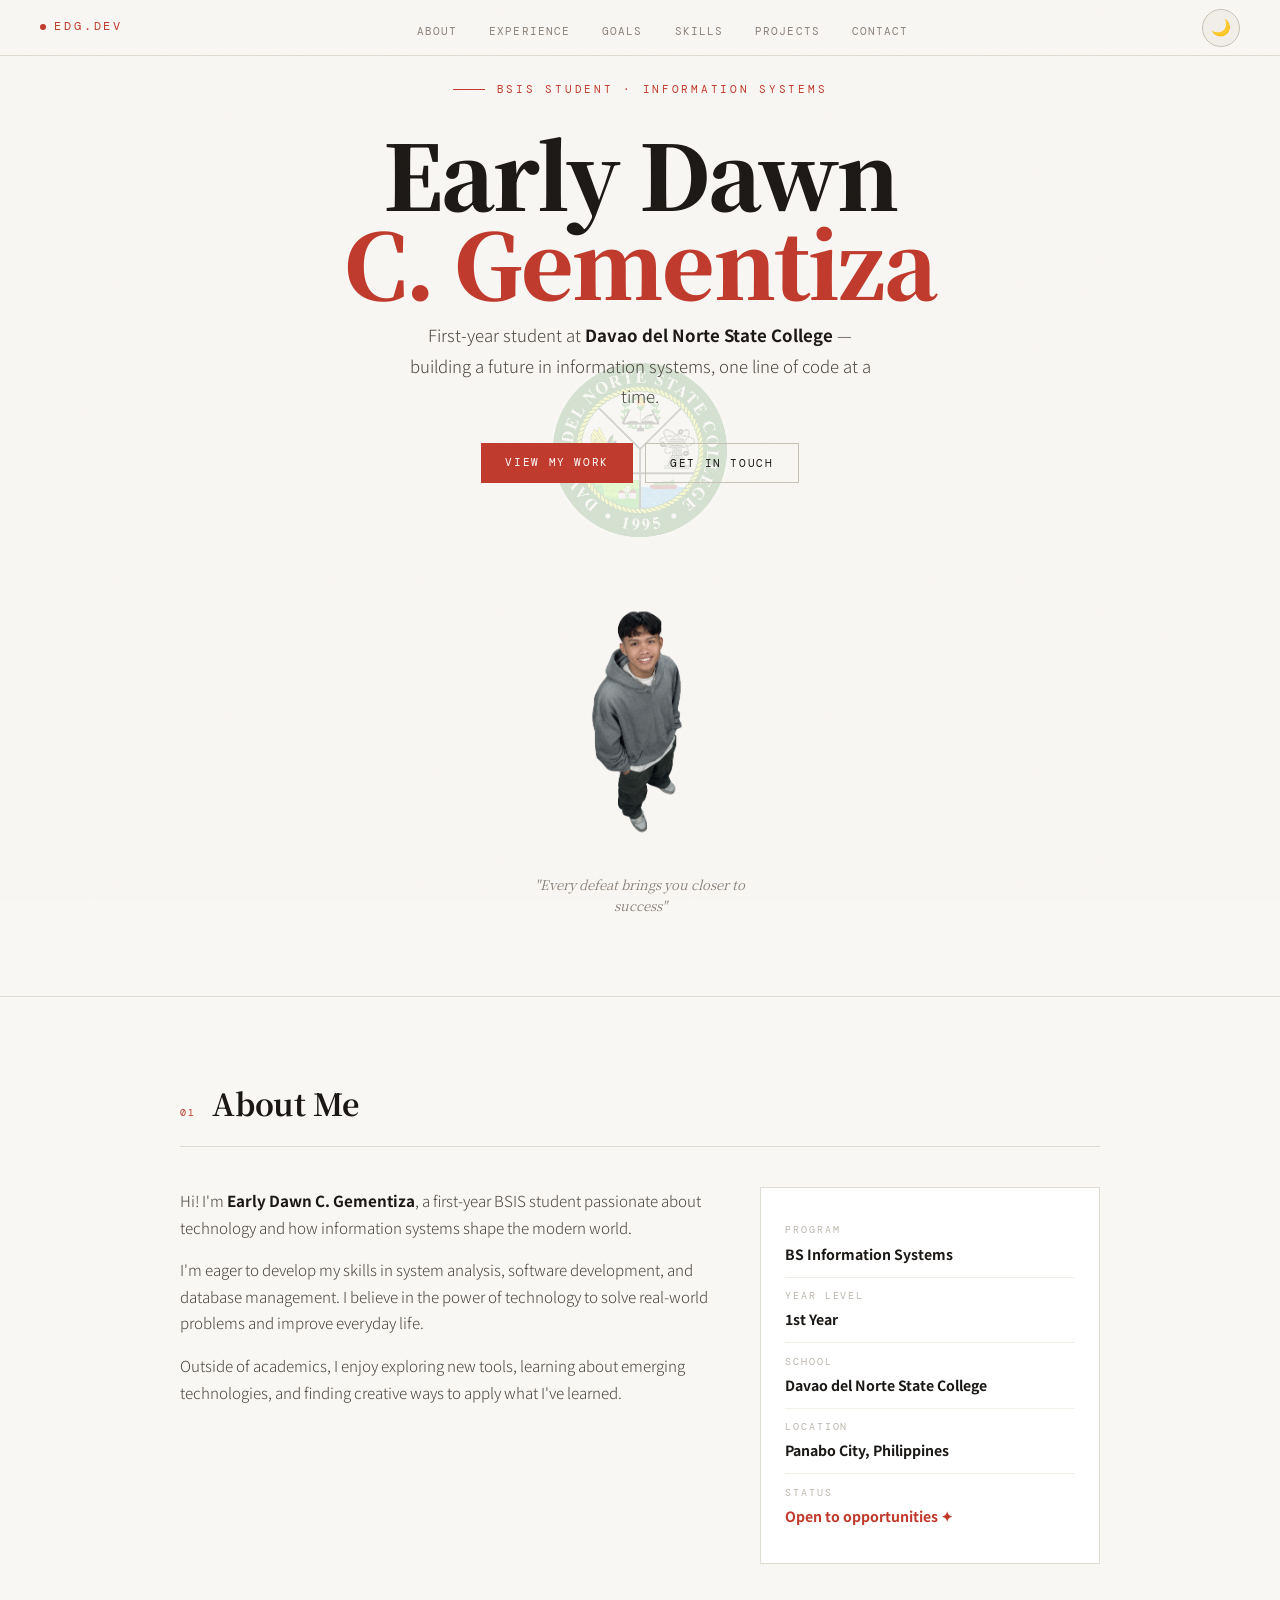
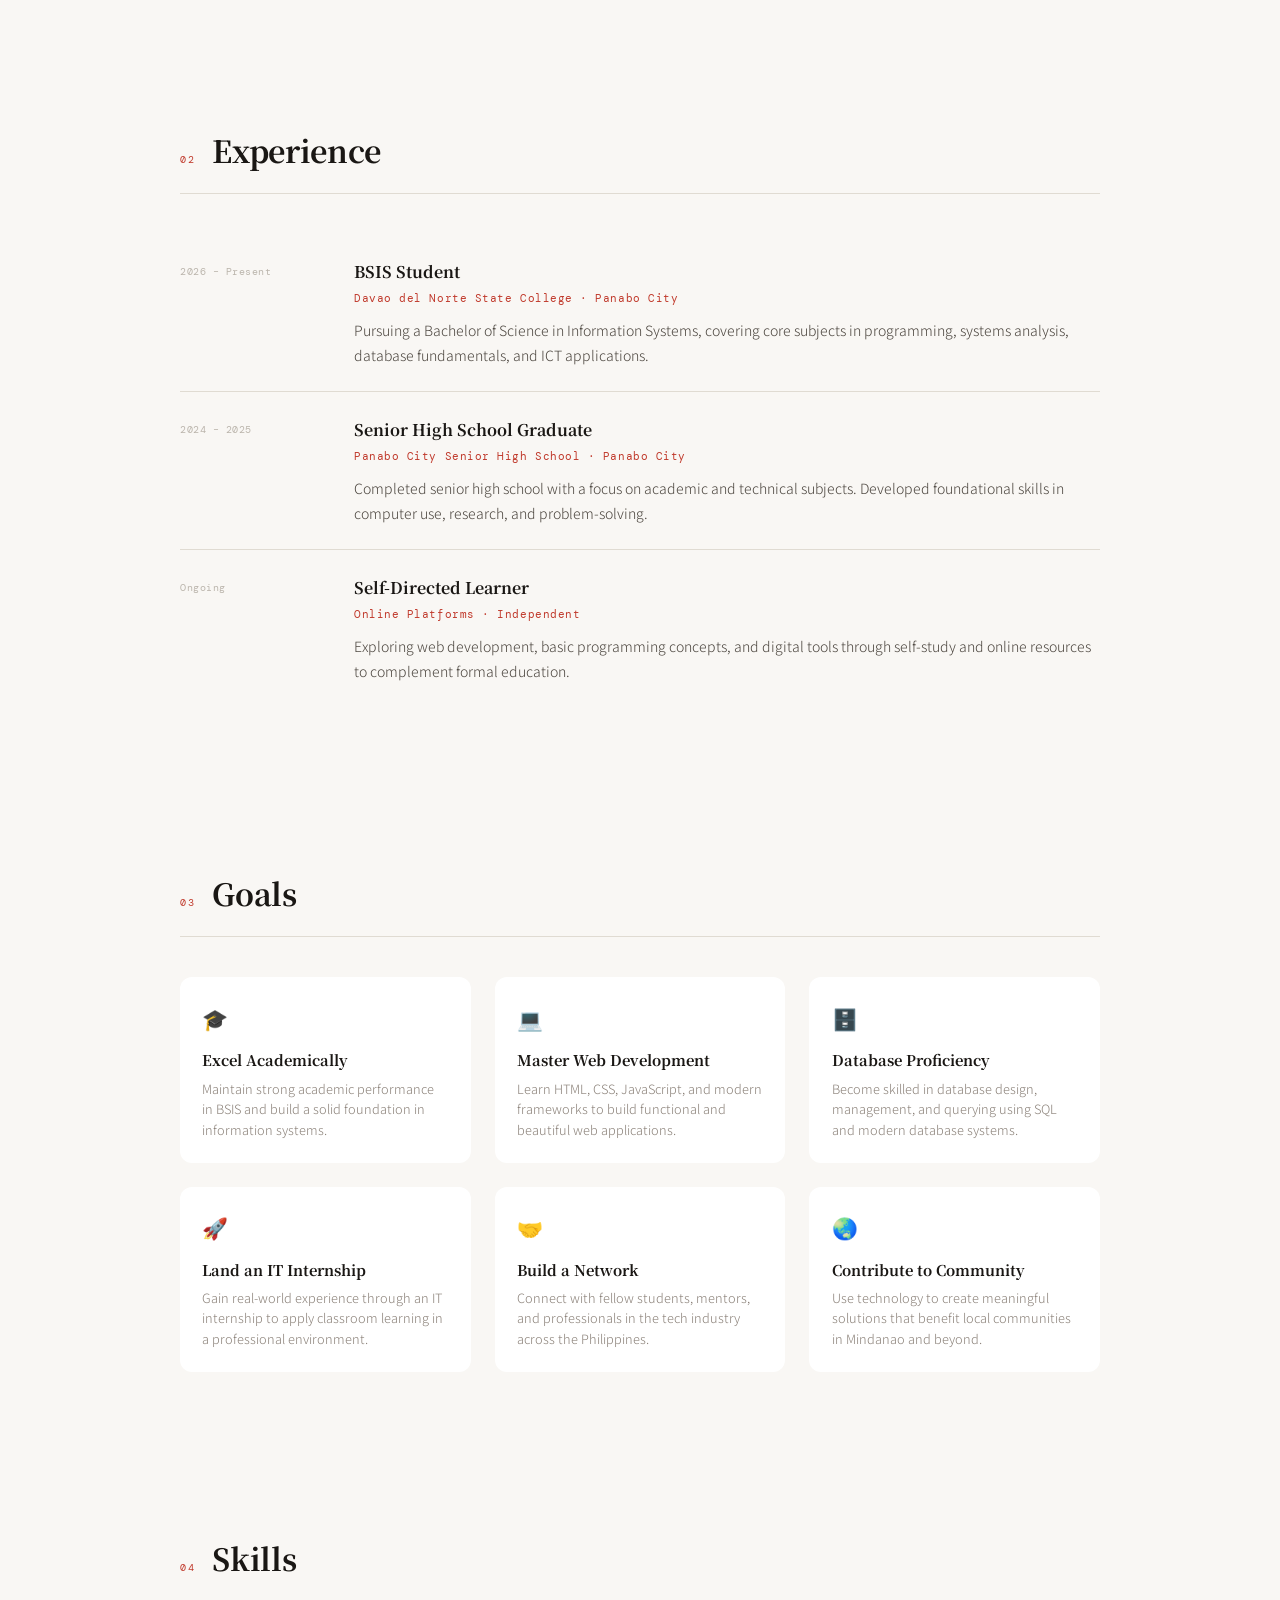
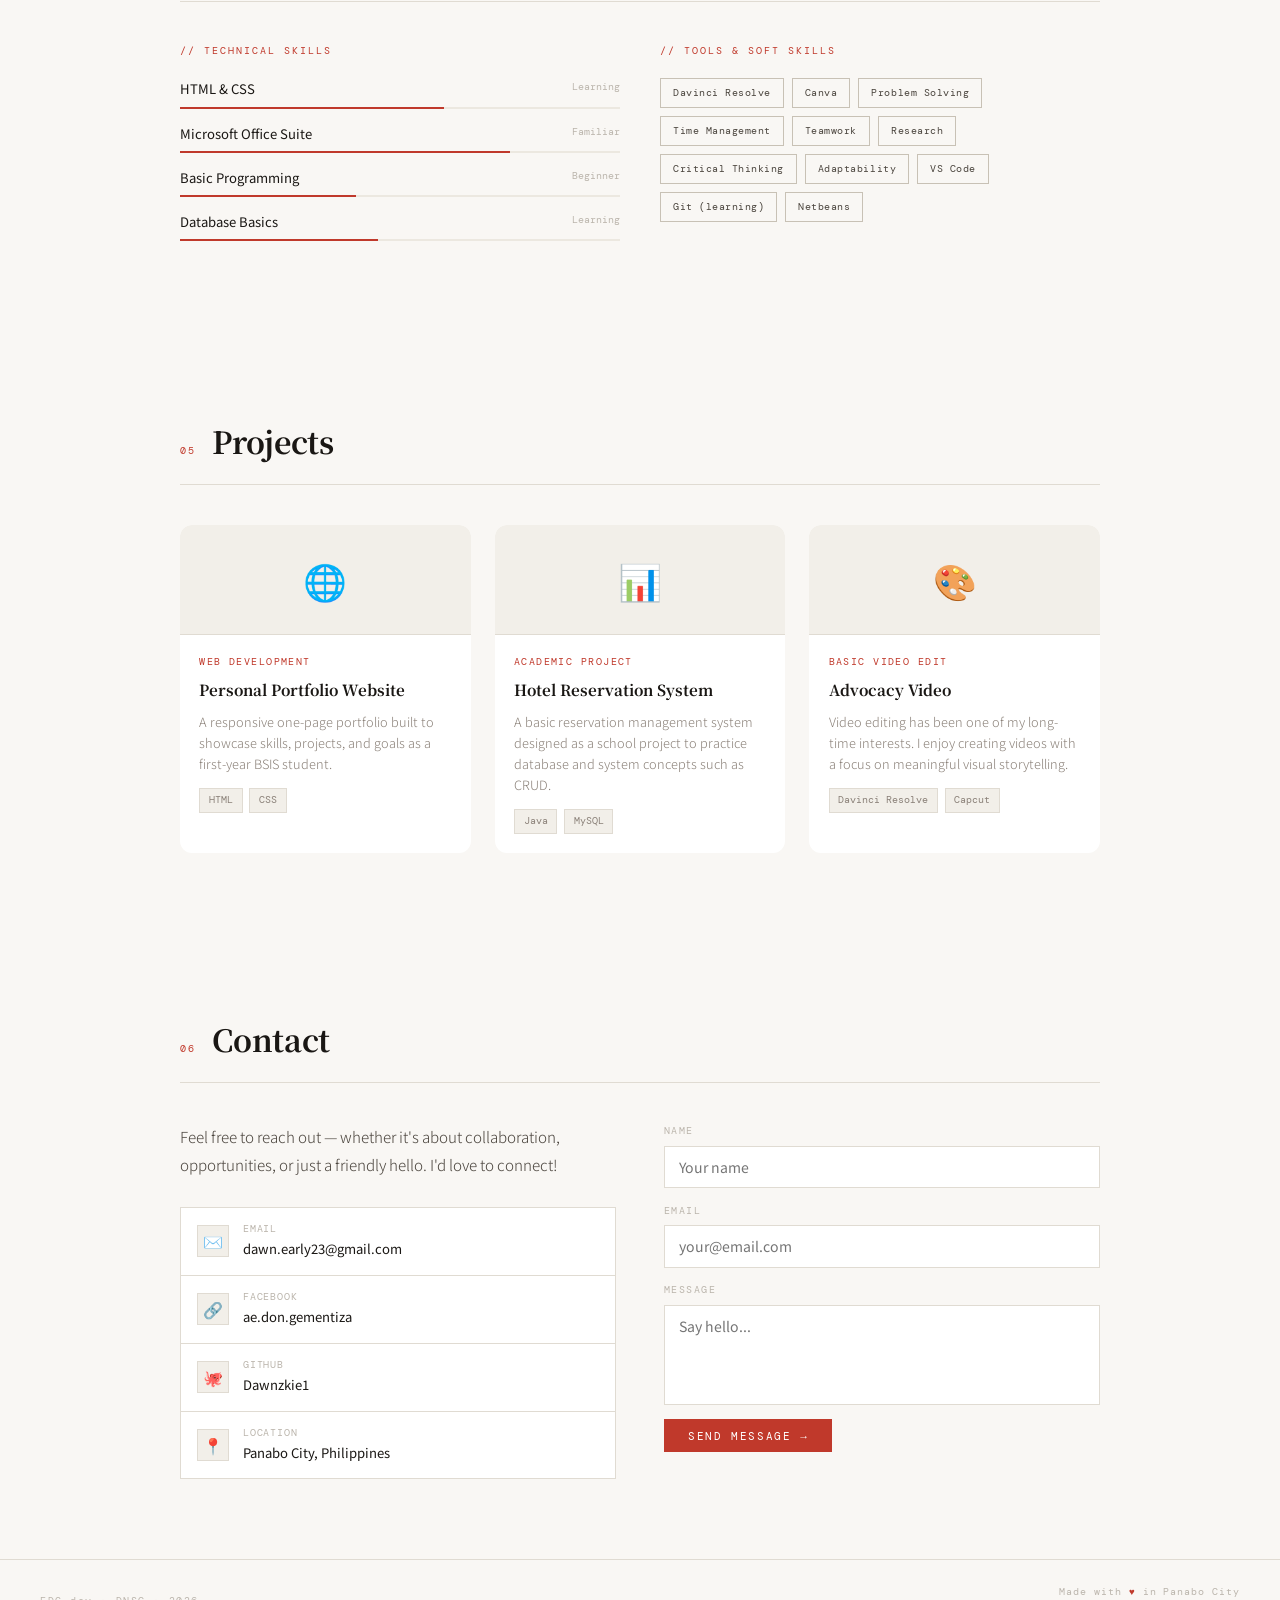
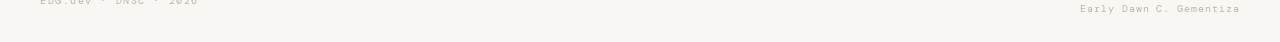
==== index.html @ ef756164 "new feature darkmode" ====
<!DOCTYPE html>
<html lang="en">

<head>
  <meta charset="UTF-8" />
  <meta name="viewport" content="width=device-width, initial-scale=1.0" />
  <title>Early Dawn C. Gementiza — Portfolio</title>
  <link
    href="https://fonts.googleapis.com/css2?family=Noto+Serif+JP:wght@300;400;700;900&family=Noto+Sans+JP:wght@300;400;700&family=DM+Mono:ital,wght@0,300;0,400;1,300&display=swap"
    rel="stylesheet" />
  <style>
    :root {
      --bg: #f9f7f4;
      --bg2: #f2efe9;
      --bg3: #ece8e0;
      --panel: #ffffff;
      --border: #e0dbd2;
      --border-dark: #c8c1b5;
      --red: #c0392b;
      --red-light: #e8534a;
      --red-pale: #f9ecea;
      --ink: #1a1714;
      --ink-mid: #4a443d;
      --ink-dim: #8a8078;
      --ink-faint: #bbb5ac;
      --white: #ffffff;
      --font-serif: 'Noto Serif JP', serif;
      --font-sans: 'Noto Sans JP', sans-serif;
      --font-mono: 'DM Mono', monospace;
    }

    *,
    *::before,
    *::after {
      box-sizing: border-box;
      margin: 0;
      padding: 0;
    }

    html {
      scroll-behavior: smooth;
    }

    body {
      background: var(--bg);
      color: var(--ink);
      font-family: var(--font-sans);
      line-height: 1.75;
      overflow-x: hidden;
    }

    body::before {
      content: '';
      position: fixed;
      inset: 0;
      background-image: url("data:image/svg+xml,%3Csvg viewBox='0 0 300 300' xmlns='http://www.w3.org/2000/svg'%3E%3Cfilter id='n'%3E%3CfeTurbulence type='fractalNoise' baseFrequency='0.75' numOctaves='4' stitchTiles='stitch'/%3E%3C/filter%3E%3Crect width='100%25' height='100%25' filter='url(%23n)' opacity='0.035'/%3E%3C/svg%3E");
      background-size: 300px;
      pointer-events: none;
      z-index: 9999;
    }

    nav {
      position: fixed;
      top: 0;
      left: 0;
      right: 0;
      display: flex;
      align-items: center;
      justify-content: space-between;
      padding: 0 2.5rem;
      height: 56px;
      background: rgba(249, 247, 244, 0.92);
      backdrop-filter: blur(10px);
      border-bottom: 1px solid var(--border);
      z-index: 100;
    }

    .nav-logo {
      font-family: var(--font-mono);
      font-size: 0.72rem;
      color: var(--red);
      letter-spacing: 0.25em;
      text-transform: uppercase;
      display: flex;
      align-items: center;
      gap: 0.5rem;
    }

    .nav-logo::before {
      content: '';
      width: 6px;
      height: 6px;
      background: var(--red);
      border-radius: 50%;
      display: inline-block;
    }

    .nav-links {
      display: flex;
      gap: 2rem;
      list-style: none;
    }

    .nav-links a {
      font-family: var(--font-mono);
      font-size: 0.68rem;
      color: var(--ink-dim);
      text-decoration: none;
      letter-spacing: 0.1em;
      text-transform: uppercase;
      transition: color 0.2s;
    }

    .nav-links a:hover {
      color: var(--red);
    }

    .theme-toggle {
      display: inline-flex;
      align-items: center;
      justify-content: center;
      width: 38px;
      height: 38px;
      border-radius: 999px;
      border: 1px solid var(--border-dark);
      background: var(--bg2);
      color: var(--ink);
      cursor: pointer;
      transition: background 0.2s, color 0.2s, border-color 0.2s;
      font-size: 1rem;
    }

    .theme-toggle:hover {
      background: var(--bg3);
      border-color: var(--red);
      color: var(--red);
    }

    .theme-toggle:focus {
      outline: 2px solid var(--red);
      outline-offset: 3px;
    }

    section {
      position: relative;
      z-index: 1;
      padding: 5rem 2.5rem;
      max-width: 1000px;
      margin: 0 auto;
    }

    #hero {
      position: relative;
      min-height: 100vh;
      display: flex;
      flex-direction: column;
      justify-content: center;
      align-items: center;
      text-align: center;
      padding-top: 5rem;
      padding-left: clamp(1.5rem, 5vw, 3.5rem);
      padding-right: clamp(1.5rem, 5vw, 3.5rem);
      max-width: 100%;
      border-bottom: 1px solid var(--border);
    }

    #hero::before {
      content: '';
      position: absolute;
      inset: 0;
      background: url('dnsclogo.png') center center / 180px no-repeat fixed;
      opacity: 0.14;
      pointer-events: none;
    }

    .hero-eyebrow {
      display: flex;
      align-items: center;
      justify-content: center;
      gap: 0.75rem;
      margin-bottom: 1.8rem;
      animation: fadeUp 0.7s ease both;
    }

    .hero-eyebrow-line {
      width: 32px;
      height: 1px;
      background: var(--red);
    }

    .hero-eyebrow-text {
      font-family: var(--font-mono);
      font-size: 0.68rem;
      color: var(--red);
      letter-spacing: 0.25em;
      text-transform: uppercase;
    }

    .hero-name {
      font-family: var(--font-serif);
      font-size: clamp(3rem, 7vw, 6.5rem);
      font-weight: 900;
      line-height: 1.0;
      color: var(--ink);
      letter-spacing: -0.02em;
      animation: fadeUp 0.7s 0.1s ease both;
      margin-bottom: 0.15em;
    }

    .hero-name-accent {
      display: block;
      color: var(--red);
    }

    .hero-kana {
      font-family: var(--font-serif);
      font-size: clamp(0.8rem, 1.5vw, 1rem);
      color: var(--ink-faint);
      letter-spacing: 0.3em;
      margin-bottom: 1.5rem;
      animation: fadeUp 0.7s 0.15s ease both;
    }

    .hero-sub {
      font-size: clamp(0.9rem, 1.5vw, 1.05rem);
      color: var(--ink-mid);
      max-width: 480px;
      line-height: 1.8;
      margin: 0 auto 2rem;
      animation: fadeUp 0.7s 0.2s ease both;
      font-weight: 300;
      text-align: center;
    }

    .hero-sub strong {
      color: var(--ink);
      font-weight: 700;
    }

    .hero-cta {
      display: flex;
      justify-content: center;
      gap: 0.75rem;
      flex-wrap: wrap;
      animation: fadeUp 0.7s 0.25s ease both;
      margin-bottom: 3.5rem;
    }

    .btn {
      display: inline-block;
      padding: 0.6rem 1.5rem;
      font-family: var(--font-mono);
      font-size: 0.68rem;
      letter-spacing: 0.15em;
      text-transform: uppercase;
      text-decoration: none;
      cursor: pointer;
      border: none;
      transition: all 0.2s;
    }

    .btn-primary {
      background: var(--red);
      color: var(--white);
    }

    .btn-primary:hover {
      background: var(--red-light);
    }

    .btn-ghost {
      background: transparent;
      color: var(--ink);
      border: 1px solid var(--border-dark);
    }

    .btn-ghost:hover {
      border-color: var(--red);
      color: var(--red);
    }

    .hero-visual {
      display: flex;
      flex-direction: column;
      align-items: center;
      animation: fadeUp 0.7s 0.3s ease both;
    }

    .hero-visual img {
      width: 100%;
      max-width: 240px;
      height: auto;
      border-radius: 4px;
      filter: grayscale(10%);
    }

    .hero-quote {
      margin-top: 0.9rem;
      font-family: var(--font-serif);
      font-size: 0.82rem;
      color: var(--ink-dim);
      font-style: italic;
      max-width: 240px;
      line-height: 1.6;
      text-align: center;
      padding-left: 0;
      border-left: none;
    }

    .sec-header {
      display: flex;
      align-items: baseline;
      gap: 1rem;
      margin-bottom: 2.5rem;
      padding-bottom: 1rem;
      border-bottom: 1px solid var(--border);
    }

    .sec-num {
      font-family: var(--font-mono);
      font-size: 0.65rem;
      color: var(--red);
      letter-spacing: 0.2em;
    }

    .sec-title {
      font-family: var(--font-serif);
      font-size: clamp(1.4rem, 3vw, 1.9rem);
      font-weight: 700;
      color: var(--ink);
      letter-spacing: -0.01em;
    }

    .sec-title-jp {
      font-family: var(--font-serif);
      font-size: 0.7rem;
      color: var(--ink-faint);
      letter-spacing: 0.2em;
      margin-left: auto;
    }

    .about-grid {
      display: grid;
      grid-template-columns: 1fr 340px;
      gap: 3rem;
      align-items: start;
    }

    .about-text p {
      margin-bottom: 1rem;
      color: var(--ink-mid);
      font-size: 0.95rem;
      font-weight: 300;
    }

    .about-text strong {
      color: var(--ink);
      font-weight: 700;
    }

    .about-card {
      background: var(--panel);
      border: 1px solid var(--border);
      padding: 1.5rem;
    }

    .about-row {
      padding: 0.65rem 0;
      border-bottom: 1px solid var(--bg2);
      display: flex;
      flex-direction: column;
      gap: 0.15rem;
    }

    .about-row:last-child {
      border-bottom: none;
    }

    .about-card-label {
      font-family: var(--font-mono);
      font-size: 0.6rem;
      color: var(--ink-faint);
      letter-spacing: 0.2em;
      text-transform: uppercase;
    }

    .about-card-value {
      font-weight: 700;
      color: var(--ink);
      font-size: 0.88rem;
    }

    .about-card-value.open {
      color: var(--red);
    }

    .exp-item {
      display: grid;
      grid-template-columns: 150px 1fr;
      gap: 1.5rem;
      padding: 1.5rem 0;
      border-bottom: 1px solid var(--border);
    }

    .exp-item:first-child {
      padding-top: 0;
    }

    .exp-item:last-child {
      border-bottom: none;
    }

    .exp-date {
      font-family: var(--font-mono);
      font-size: 0.65rem;
      color: var(--ink-faint);
      letter-spacing: 0.05em;
      padding-top: 0.3rem;
    }

    .exp-role {
      font-family: var(--font-serif);
      font-weight: 700;
      color: var(--ink);
      font-size: 1rem;
      margin-bottom: 0.2rem;
    }

    .exp-org {
      font-family: var(--font-mono);
      font-size: 0.68rem;
      color: var(--red);
      margin-bottom: 0.6rem;
      letter-spacing: 0.05em;
    }

    .exp-desc {
      font-size: 0.88rem;
      color: var(--ink-mid);
      font-weight: 300;
    }

    .goals-grid {
      display: grid;
      grid-template-columns: repeat(auto-fill, minmax(260px, 1fr));
      gap: 1.5rem;
      background: transparent;
      border: none;
    }

    .goal-card {
      background: var(--panel);
      padding: 1.4rem;
      transition: background 0.15s;
      border-radius: 12px;
    }

    .goal-card:hover {
      background: var(--red-pale);
    }

    .goal-icon {
      font-size: 1.3rem;
      margin-bottom: 0.7rem;
      display: block;
    }

    .goal-title {
      font-family: var(--font-serif);
      font-weight: 700;
      color: var(--ink);
      font-size: 0.92rem;
      margin-bottom: 0.35rem;
    }

    .goal-desc {
      font-size: 0.8rem;
      color: var(--ink-dim);
      font-weight: 300;
      line-height: 1.6;
    }

    .skills-grid {
      display: grid;
      grid-template-columns: repeat(2, 1fr);
      gap: 2.5rem;
    }

    .skill-group-title {
      font-family: var(--font-mono);
      font-size: 0.62rem;
      color: var(--red);
      letter-spacing: 0.2em;
      text-transform: uppercase;
      margin-bottom: 1.2rem;
    }

    .skill-bar-wrap {
      margin-bottom: 0.85rem;
    }

    .skill-bar-label {
      display: flex;
      justify-content: space-between;
      font-size: 0.82rem;
      color: var(--ink);
      margin-bottom: 0.35rem;
      font-weight: 400;
    }

    .skill-bar-label span:last-child {
      font-family: var(--font-mono);
      font-size: 0.62rem;
      color: var(--ink-faint);
    }

    .skill-bar-track {
      height: 2px;
      background: var(--bg3);
      overflow: hidden;
    }

    .skill-bar-fill {
      height: 100%;
      background: var(--red);
      animation: barGrow 1.2s ease both;
    }

    .skill-tags {
      display: flex;
      flex-wrap: wrap;
      gap: 0.5rem;
    }

    .skill-tag {
      padding: 0.3rem 0.75rem;
      border: 1px solid var(--border-dark);
      font-family: var(--font-mono);
      font-size: 0.65rem;
      color: var(--ink-mid);
      letter-spacing: 0.05em;
      transition: all 0.15s;
    }

    .skill-tag:hover {
      border-color: var(--red);
      color: var(--red);
      background: var(--red-pale);
    }

    .projects-grid {
      display: grid;
      grid-template-columns: repeat(auto-fill, minmax(280px, 1fr));
      gap: 1.5rem;
      background: transparent;
      border: none;
    }

    .project-card {
      background: var(--panel);
      overflow: hidden;
      transition: background 0.15s;
      cursor: pointer;
      display: block;
      border-radius: 12px;
    }

    .project-card-link,
    .project-card-link:link,
    .project-card-link:visited {
      color: inherit;
      text-decoration: none;
      display: block;
    }

    .project-card:hover {
      background: var(--bg2);
    }

    .project-thumb {
      height: 110px;
      display: flex;
      align-items: center;
      justify-content: center;
      font-size: 2.2rem;
      border-bottom: 1px solid var(--border);
      background: var(--bg2);
    }

    .project-body {
      padding: 1.2rem;
    }

    .project-type {
      font-family: var(--font-mono);
      font-size: 0.6rem;
      color: var(--red);
      letter-spacing: 0.15em;
      text-transform: uppercase;
      margin-bottom: 0.35rem;
    }

    .project-name {
      font-family: var(--font-serif);
      font-weight: 700;
      color: var(--ink);
      font-size: 0.95rem;
      margin-bottom: 0.45rem;
    }

    .project-desc {
      font-size: 0.8rem;
      color: var(--ink-dim);
      margin-bottom: 0.85rem;
      font-weight: 300;
      line-height: 1.65;
    }

    .project-stack {
      display: flex;
      flex-wrap: wrap;
      gap: 0.4rem;
    }

    .stack-badge {
      padding: 0.2rem 0.55rem;
      background: var(--bg2);
      border: 1px solid var(--border);
      font-family: var(--font-mono);
      font-size: 0.6rem;
      color: var(--ink-dim);
    }

    .contact-wrap {
      display: grid;
      grid-template-columns: 1fr 1fr;
      gap: 3rem;
      align-items: start;
    }

    .contact-lead {
      font-size: 0.95rem;
      color: var(--ink-mid);
      margin-bottom: 1.8rem;
      font-weight: 300;
      line-height: 1.8;
    }

    .contact-items {
      display: flex;
      flex-direction: column;
      gap: 0;
      border: 1px solid var(--border);
    }

    .contact-item {
      display: flex;
      align-items: center;
      gap: 0.85rem;
      padding: 0.85rem 1rem;
      border-bottom: 1px solid var(--border);
      transition: background 0.15s;
      text-decoration: none;
      background: var(--panel);
    }

    .contact-item:last-child {
      border-bottom: none;
    }

    .contact-item:hover {
      background: var(--red-pale);
    }

    .contact-icon {
      width: 32px;
      height: 32px;
      background: var(--bg2);
      display: flex;
      align-items: center;
      justify-content: center;
      font-size: 1rem;
      flex-shrink: 0;
      border: 1px solid var(--border);
    }

    .contact-label {
      font-family: var(--font-mono);
      font-size: 0.6rem;
      color: var(--ink-faint);
      letter-spacing: 0.1em;
      text-transform: uppercase;
    }

    .contact-value {
      font-size: 0.82rem;
      color: var(--ink);
    }

    .contact-form {
      display: flex;
      flex-direction: column;
      gap: 0.9rem;
    }

    .form-group {
      display: flex;
      flex-direction: column;
      gap: 0.35rem;
    }

    .form-label {
      font-family: var(--font-mono);
      font-size: 0.6rem;
      color: var(--ink-faint);
      letter-spacing: 0.15em;
      text-transform: uppercase;
    }

    .form-input,
    .form-textarea {
      background: var(--panel);
      border: 1px solid var(--border);
      padding: 0.65rem 0.9rem;
      color: var(--ink);
      font-family: var(--font-sans);
      font-size: 0.88rem;
      outline: none;
      transition: border-color 0.2s;
      resize: none;
      border-radius: 0;
      -webkit-appearance: none;
    }

    .form-input:focus,
    .form-textarea:focus {
      border-color: var(--red);
    }

    .form-textarea {
      min-height: 100px;
    }

    footer {
      position: relative;
      z-index: 1;
      border-top: 1px solid var(--border);
      padding: 1.5rem 2.5rem;
      display: flex;
      align-items: center;
      justify-content: space-between;
    }

    .footer-logo {
      font-family: var(--font-mono);
      font-size: 0.65rem;
      color: var(--ink-faint);
      letter-spacing: 0.15em;
    }

    .footer-right {
      font-family: var(--font-mono);
      font-size: 0.6rem;
      color: var(--ink-faint);
      letter-spacing: 0.1em;
      text-align: right;
    }

    .footer-right span {
      color: var(--red);
    }

    @keyframes fadeUp {
      from {
        opacity: 0;
        transform: translateY(18px);
      }

      to {
        opacity: 1;
        transform: translateY(0);
      }
    }

    @keyframes barGrow {
      from {
        width: 0;
      }
    }

    ::-webkit-scrollbar {
      width: 4px;
    }

    ::-webkit-scrollbar-track {
      background: var(--bg);
    }

    ::-webkit-scrollbar-thumb {
      background: var(--border-dark);
    }

    ::-webkit-scrollbar-thumb:hover {
      background: var(--red);
    }

    body.dark {
      --bg: #121115;
      --bg2: #1d1a21;
      --bg3: #27232e;
      --panel: #1b181f;
      --border: #2f2b37;
      --border-dark: #3d3943;
      --red: #f76b68;
      --red-light: #ff8a82;
      --red-pale: #432028;
      --ink: #ede8e6;
      --ink-mid: #c5bec2;
      --ink-dim: #8f8ca1;
      --ink-faint: #767287;
      --white: #f7f3f0;
    }

    body.dark nav {
      background: rgba(18, 17, 21, 0.88);
      border-bottom-color: var(--border);
    }

    body.dark .theme-toggle {
      background: #1f1c24;
      border-color: var(--border-dark);
      color: var(--white);
    }

    body.dark .theme-toggle:hover {
      background: #2a2832;
      border-color: #f76b68;
      color: #f76b68;
    }

    @media (max-width: 700px) {
      nav {
        padding: 0 1.2rem;
      }

      .nav-links {
        display: none;
      }

      section {
        padding: 3.5rem 1.2rem;
      }

      footer {
        padding: 1.2rem;
        flex-direction: column;
        gap: 0.4rem;
        text-align: center;
      }

      .about-grid {
        grid-template-columns: 1fr;
        gap: 1.8rem;
      }

      .skills-grid {
        grid-template-columns: 1fr;
      }

      .contact-wrap {
        grid-template-columns: 1fr;
        gap: 2rem;
      }

      .exp-item {
        grid-template-columns: 1fr;
        gap: 0.3rem;
      }

      .sec-title-jp {
        display: none;
      }

      #hero {
        padding-left: 1.2rem;
        padding-right: 1.2rem;
      }
    }
  </style>
</head>

<body>
  <nav>
    <div class="nav-logo">EDG.dev</div>
    <ul class="nav-links">
      <li><a href="#about">About</a></li>
      <li><a href="#experience">Experience</a></li>
      <li><a href="#goals">Goals</a></li>
      <li><a href="#skills">Skills</a></li>
      <li><a href="#projects">Projects</a></li>
      <li><a href="#contact">Contact</a></li>
    </ul>
    <button id="theme-toggle" type="button" class="theme-toggle" aria-label="Toggle dark mode">🌙</button>
  </nav>
  <section id="hero">
    <div class="hero-eyebrow">
      <div class="hero-eyebrow-line"></div>
      <span class="hero-eyebrow-text">BSIS Student · Information Systems</span>
    </div>
    <h1 class="hero-name">Early Dawn<br><span class="hero-name-accent">C. Gementiza</span></h1>
    <p class="hero-sub">First-year student at <strong>Davao del Norte State College</strong> — building a future in
      information systems, one line of code at a time.</p>
    <div class="hero-cta">
      <a href="#projects" class="btn btn-primary">View My Work</a>
      <a href="#contact" class="btn btn-ghost">Get In Touch</a>
    </div>
    <div class="hero-visual">
      <img src="dawn_transparent.png" alt="Dawn Gementiza portrait">
      <p class="hero-quote">"Every defeat brings you closer to success"</p>
    </div>
  </section>
  <section id="about">
    <div class="sec-header">
      <span class="sec-num">01</span>
      <h2 class="sec-title">About Me</h2>
    </div>
    <div class="about-grid">
      <div class="about-text">
        <p>Hi! I'm <strong>Early Dawn C. Gementiza</strong>, a first-year BSIS student passionate about technology and
          how information systems shape the modern world.</p>
        <p>I'm eager to develop my skills in system analysis, software development, and database management. I believe
          in the power of technology to solve real-world problems and improve everyday life.</p>
        <p>Outside of academics, I enjoy exploring new tools, learning about emerging technologies, and finding creative
          ways to apply what I've learned.</p>
      </div>
      <div class="about-card">
        <div class="about-row">
          <div class="about-card-label">Program</div>
          <div class="about-card-value">BS Information Systems</div>
        </div>
        <div class="about-row">
          <div class="about-card-label">Year Level</div>
          <div class="about-card-value">1st Year</div>
        </div>
        <div class="about-row">
          <div class="about-card-label">School</div>
          <div class="about-card-value">Davao del Norte State College</div>
        </div>
        <div class="about-row">
          <div class="about-card-label">Location</div>
          <div class="about-card-value">Panabo City, Philippines</div>
        </div>
        <div class="about-row">
          <div class="about-card-label">Status</div>
          <div class="about-card-value open">Open to opportunities ✦</div>
        </div>
      </div>
    </div>
  </section>
  <section id="experience">
    <div class="sec-header">
      <span class="sec-num">02</span>
      <h2 class="sec-title">Experience</h2>
    </div>
    <div class="exp-item">
      <div class="exp-date">2026 – Present</div>
      <div>
        <div class="exp-role">BSIS Student</div>
        <div class="exp-org">Davao del Norte State College · Panabo City</div>
        <div class="exp-desc">Pursuing a Bachelor of Science in Information Systems, covering core subjects in
          programming, systems analysis, database fundamentals, and ICT applications.</div>
      </div>
    </div>
    <div class="exp-item">
      <div class="exp-date">2024 – 2025</div>
      <div>
        <div class="exp-role">Senior High School Graduate</div>
        <div class="exp-org">Panabo City Senior High School · Panabo City</div>
        <div class="exp-desc">Completed senior high school with a focus on academic and technical subjects. Developed
          foundational skills in computer use, research, and problem-solving.</div>
      </div>
    </div>
    <div class="exp-item">
      <div class="exp-date">Ongoing</div>
      <div>
        <div class="exp-role">Self-Directed Learner</div>
        <div class="exp-org">Online Platforms · Independent</div>
        <div class="exp-desc">Exploring web development, basic programming concepts, and digital tools through
          self-study and online resources to complement formal education.</div>
      </div>
    </div>
  </section>
  <section id="goals">
    <div class="sec-header">
      <span class="sec-num">03</span>
      <h2 class="sec-title">Goals</h2>
    </div>
    <div class="goals-grid">
      <div class="goal-card"><span class="goal-icon">🎓</span>
        <div class="goal-title">Excel Academically</div>
        <div class="goal-desc">Maintain strong academic performance in BSIS and build a solid foundation in information
          systems.</div>
      </div>
      <div class="goal-card"><span class="goal-icon">💻</span>
        <div class="goal-title">Master Web Development</div>
        <div class="goal-desc">Learn HTML, CSS, JavaScript, and modern frameworks to build functional and beautiful web
          applications.</div>
      </div>
      <div class="goal-card"><span class="goal-icon">🗄️</span>
        <div class="goal-title">Database Proficiency</div>
        <div class="goal-desc">Become skilled in database design, management, and querying using SQL and modern database
          systems.</div>
      </div>
      <div class="goal-card"><span class="goal-icon">🚀</span>
        <div class="goal-title">Land an IT Internship</div>
        <div class="goal-desc">Gain real-world experience through an IT internship to apply classroom learning in a
          professional environment.</div>
      </div>
      <div class="goal-card"><span class="goal-icon">🤝</span>
        <div class="goal-title">Build a Network</div>
        <div class="goal-desc">Connect with fellow students, mentors, and professionals in the tech industry across the
          Philippines.</div>
      </div>
      <div class="goal-card"><span class="goal-icon">🌏</span>
        <div class="goal-title">Contribute to Community</div>
        <div class="goal-desc">Use technology to create meaningful solutions that benefit local communities in Mindanao
          and beyond.</div>
      </div>
    </div>
  </section>
  <section id="skills">
    <div class="sec-header">
      <span class="sec-num">04</span>
      <h2 class="sec-title">Skills</h2>
    </div>
    <div class="skills-grid">
      <div>
        <div class="skill-group-title">// Technical Skills</div>
        <div class="skill-bar-wrap">
          <div class="skill-bar-label"><span>HTML &amp; CSS</span><span>Learning</span></div>
          <div class="skill-bar-track">
            <div class="skill-bar-fill" style="width:60%"></div>
          </div>
        </div>
        <div class="skill-bar-wrap">
          <div class="skill-bar-label"><span>Microsoft Office Suite</span><span>Familiar</span></div>
          <div class="skill-bar-track">
            <div class="skill-bar-fill" style="width:75%"></div>
          </div>
        </div>
        <div class="skill-bar-wrap">
          <div class="skill-bar-label"><span>Basic Programming</span><span>Beginner</span></div>
          <div class="skill-bar-track">
            <div class="skill-bar-fill" style="width:40%"></div>
          </div>
        </div>
        <div class="skill-bar-wrap">
          <div class="skill-bar-label"><span>Database Basics</span><span>Learning</span></div>
          <div class="skill-bar-track">
            <div class="skill-bar-fill" style="width:45%"></div>
          </div>
        </div>
      </div>
      <div>
        <div class="skill-group-title">// Tools &amp; Soft Skills</div>
        <div class="skill-tags">
          <span class="skill-tag">Davinci Resolve</span><span class="skill-tag">Canva</span><span
            class="skill-tag">Problem Solving</span>
          <span class="skill-tag">Time Management</span><span class="skill-tag">Teamwork</span><span
            class="skill-tag">Research</span>
          <span class="skill-tag">Critical Thinking</span><span class="skill-tag">Adaptability</span><span
            class="skill-tag">VS Code</span>
          <span class="skill-tag">Git (learning)</span><span class="skill-tag">Netbeans</span>
        </div>
      </div>
    </div>
  </section>
  <section id="projects">
    <div class="sec-header">
      <span class="sec-num">05</span>
      <h2 class="sec-title">Projects</h2>
    </div>
    <div class="projects-grid">
      <div class="project-card">
        <div class="project-thumb">🌐</div>
        <div class="project-body">
          <div class="project-type">Web Development</div>
          <div class="project-name">Personal Portfolio Website</div>
          <div class="project-desc">A responsive one-page portfolio built to showcase skills, projects, and goals as a
            first-year BSIS student.</div>
          <div class="project-stack"><span class="stack-badge">HTML</span><span class="stack-badge">CSS</span></div>
        </div>
      </div>
      <a href="https://drive.google.com/drive/folders/15Ik_HN4HdWmRcA054RQUG8stZlFIyC1K?usp=drive_link" target="_blank"
        rel="noopener noreferrer" class="project-card project-card-link">
        <div class="project-thumb">📊</div>
        <div class="project-body">
          <div class="project-type">Academic Project</div>
          <div class="project-name">Hotel Reservation System</div>
          <div class="project-desc">A basic reservation management system designed as a school project to practice
            database and system concepts such as CRUD.</div>
          <div class="project-stack"><span class="stack-badge">Java</span><span class="stack-badge">MySQL</span></div>
        </div>
      </a>
      <a href="https://drive.google.com/file/d/1TDBEntwGRsy_P4n99JZx5qY67offXeHo/view?usp=drive_link" target="_blank"
        rel="noopener noreferrer" class="project-card project-card-link">
        <div class="project-thumb">🎨</div>
        <div class="project-body">
          <div class="project-type">Basic Video Edit</div>
          <div class="project-name">Advocacy Video</div>
          <div class="project-desc">Video editing has been one of my long-time interests. I enjoy creating videos with a
            focus on meaningful visual storytelling.</div>
          <div class="project-stack"><span class="stack-badge">Davinci Resolve</span><span
              class="stack-badge">Capcut</span></div>
        </div>
      </a>
    </div>
  </section>
  <section id="contact">
    <div class="sec-header">
      <span class="sec-num">06</span>
      <h2 class="sec-title">Contact</h2>
    </div>
    <div class="contact-wrap">
      <div>
        <p class="contact-lead">Feel free to reach out — whether it's about collaboration, opportunities, or just a
          friendly hello. I'd love to connect!</p>
        <div class="contact-items">
          <a href="mailto:dawn.early23@gmail.com" class="contact-item">
            <div class="contact-icon">✉️</div>
            <div>
              <div class="contact-label">Email</div>
              <div class="contact-value">dawn.early23@gmail.com</div>
            </div>
          </a>
          <a href="https://www.facebook.com/ae.don.gementiza" target="_blank" rel="noopener noreferrer"
            class="contact-item">
            <div class="contact-icon">🔗</div>
            <div>
              <div class="contact-label">Facebook</div>
              <div class="contact-value">ae.don.gementiza</div>
            </div>
          </a>
          <a href="https://github.com/Dawnzkie1" target="_blank" rel="noopener noreferrer" class="contact-item">
            <div class="contact-icon">🐙</div>
            <div>
              <div class="contact-label">GitHub</div>
              <div class="contact-value">Dawnzkie1</div>
            </div>
          </a>
          <div class="contact-item">
            <div class="contact-icon">📍</div>
            <div>
              <div class="contact-label">Location</div>
              <div class="contact-value">Panabo City, Philippines</div>
            </div>
          </div>
        </div>
      </div>
      <form class="contact-form" action="mailto:dawn.early23@gmail.com?subject=Portfolio%20Contact%20Message"
        method="POST" enctype="text/plain">
        <div class="form-group"><label class="form-label" for="contact-name">Name</label><input id="contact-name"
            name="Name" type="text" class="form-input" placeholder="Your name" required /></div>
        <div class="form-group"><label class="form-label" for="contact-email">Email</label><input id="contact-email"
            name="Email" type="email" class="form-input" placeholder="your@email.com" required /></div>
        <div class="form-group"><label class="form-label" for="contact-message">Message</label><textarea
            id="contact-message" name="Message" class="form-textarea" placeholder="Say hello..." required></textarea>
        </div>
        <button type="submit" class="btn btn-primary" style="align-self:flex-start;border:none;cursor:pointer">Send
          Message →</button>
      </form>
    </div>
  </section>
  <footer>
    <div class="footer-logo">EDG.dev · DNSC · 2026</div>
    <div class="footer-right">Made with <span>♥</span> in Panabo City<br>Early Dawn C. Gementiza</div>
  </footer>
  <script>
    const themeToggle = document.getElementById('theme-toggle');
    const themeKey = 'earlydawn-theme';
    const getPreferredTheme = () => {
      const stored = localStorage.getItem(themeKey);
      if (stored === 'dark' || stored === 'light') return stored;
      return window.matchMedia('(prefers-color-scheme: dark)').matches ? 'dark' : 'light';
    };
    const updateThemeButton = (theme) => {
      themeToggle.textContent = theme === 'dark' ? '☀️' : '🌙';
      themeToggle.setAttribute('aria-label', theme === 'dark' ? 'Switch to light mode' : 'Switch to dark mode');
    };
    const setTheme = (theme) => {
      document.body.classList.toggle('dark', theme === 'dark');
      updateThemeButton(theme);
      localStorage.setItem(themeKey, theme);
    };
    themeToggle.addEventListener('click', () => {
      setTheme(document.body.classList.contains('dark') ? 'light' : 'dark');
    });
    setTheme(getPreferredTheme());
  </script>
</body>

</html>
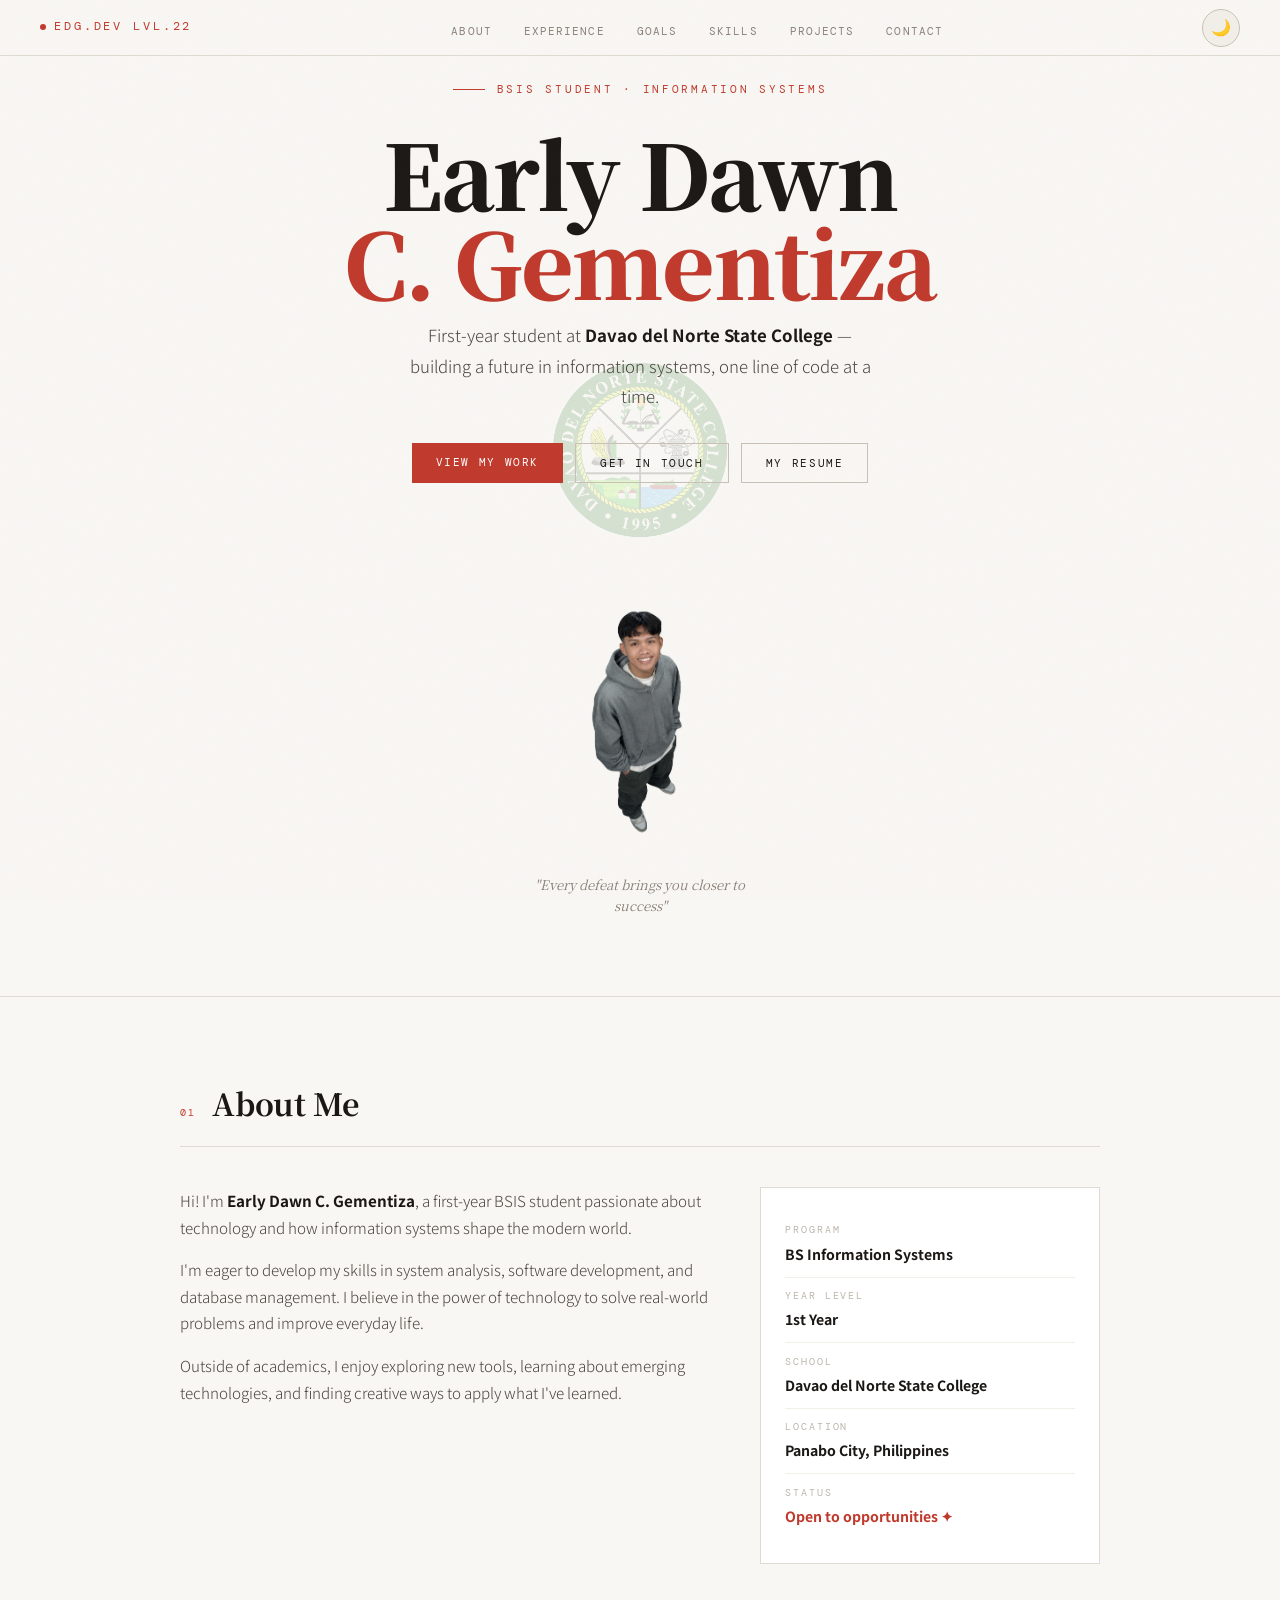
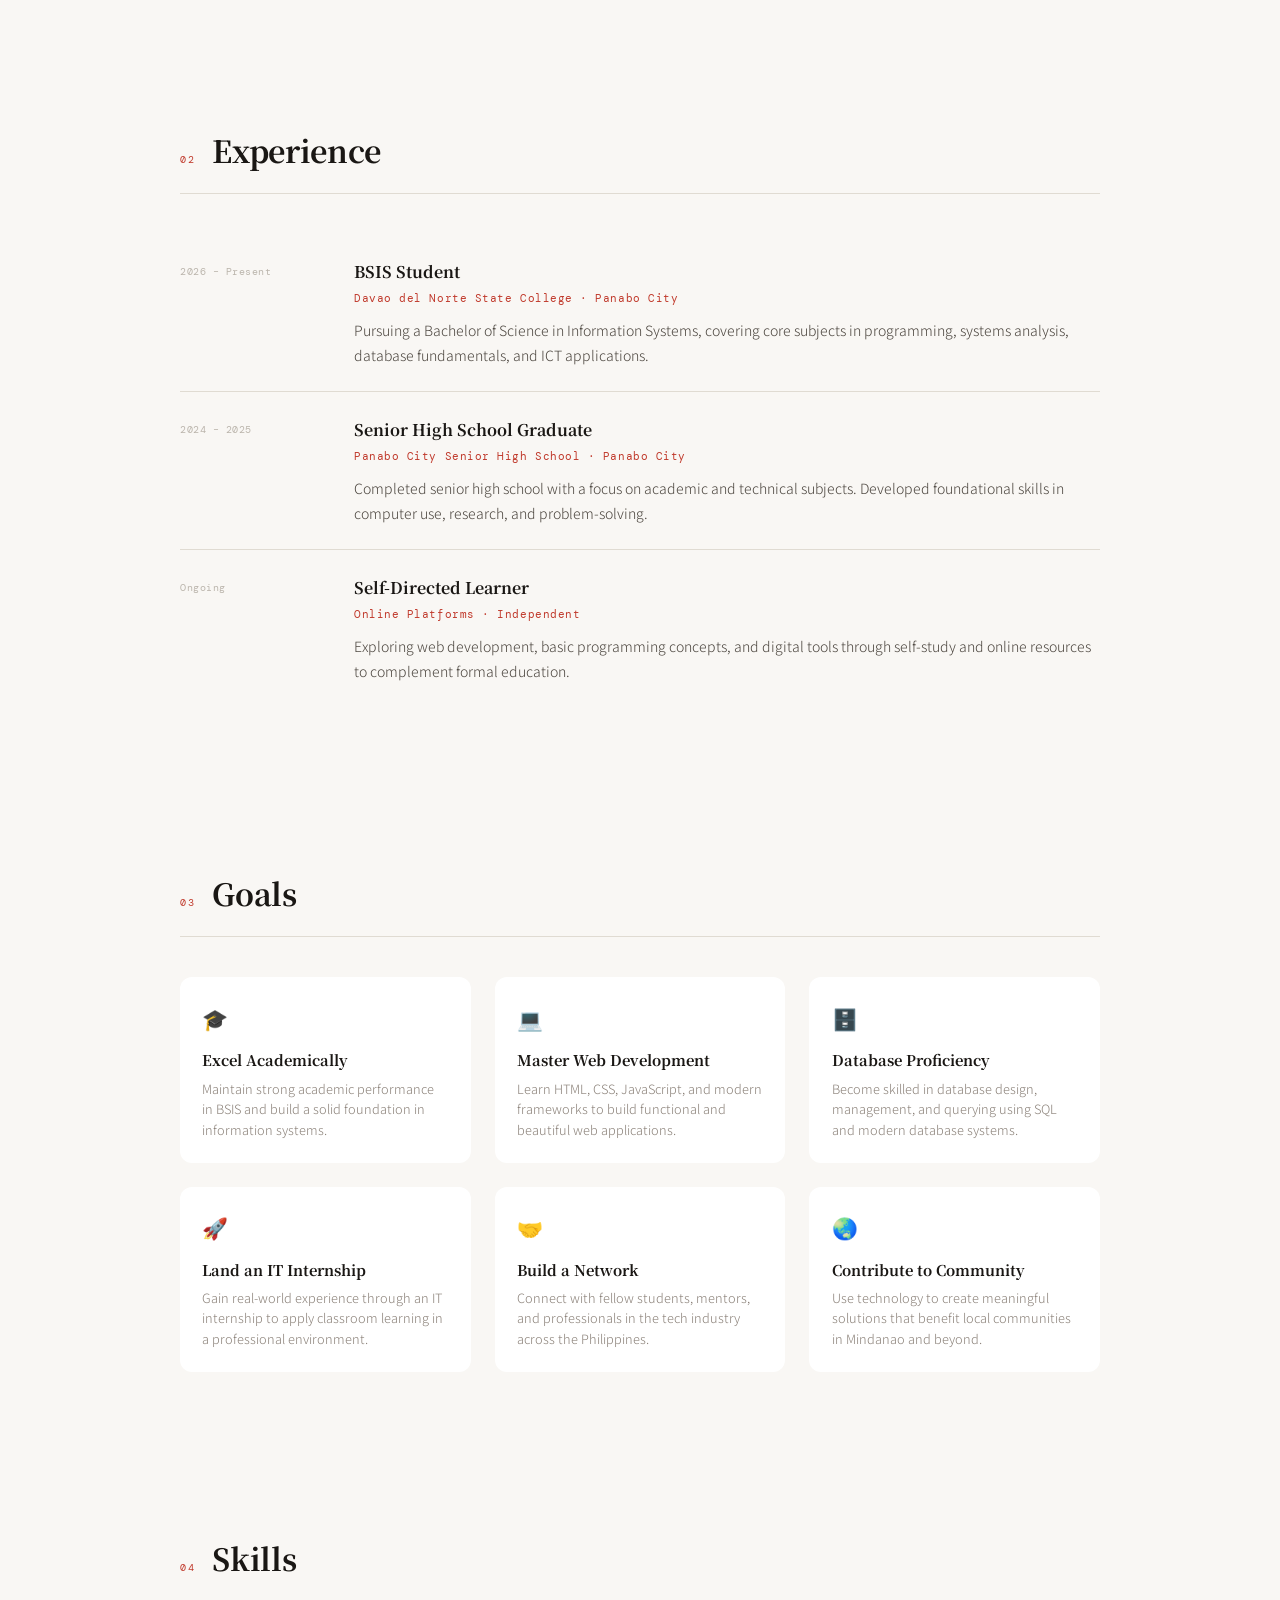
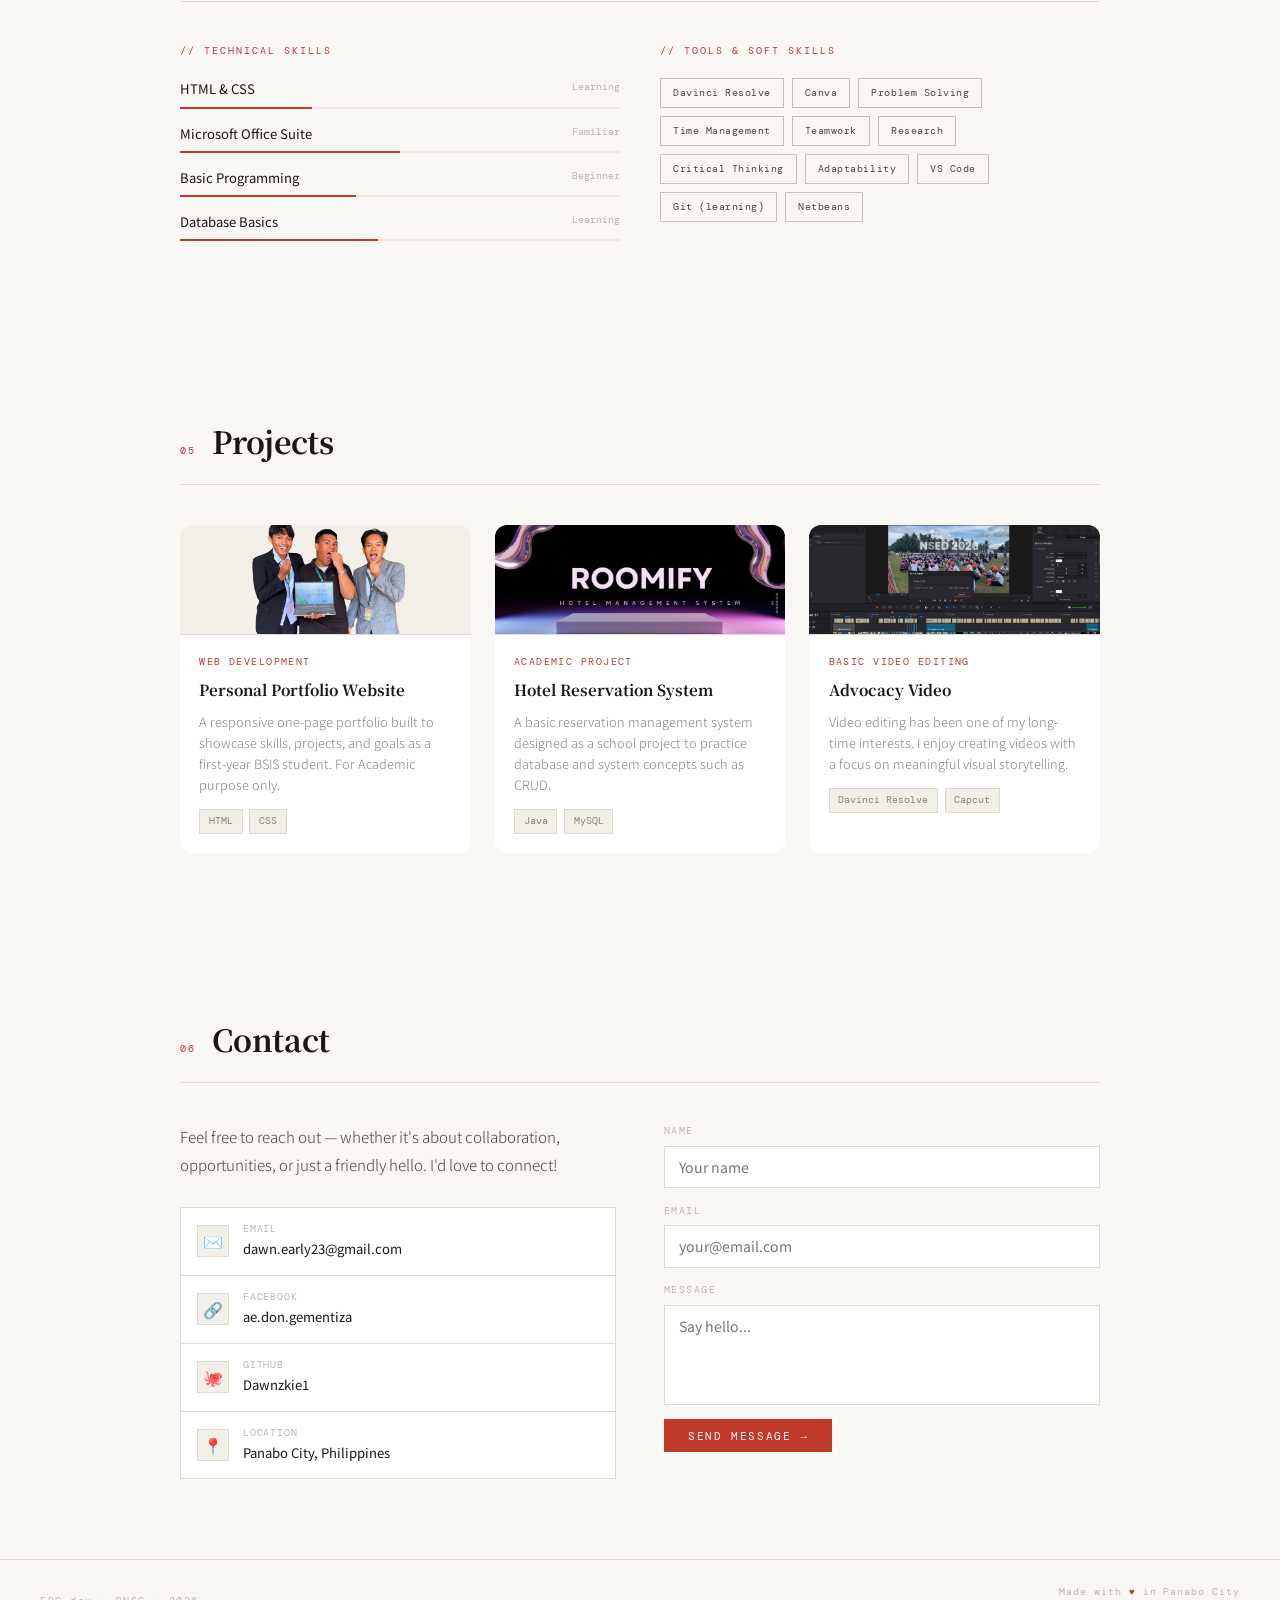
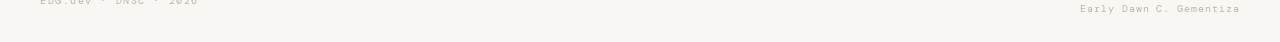
==== commit a603c22f: "adding photos" ====
--- a/index.html
+++ b/index.html
@@ -279,6 +279,120 @@
       color: var(--red);
     }
 
+    .modal {
+      position: fixed;
+      inset: 0;
+      display: flex;
+      align-items: center;
+      justify-content: center;
+      background: rgba(0, 0, 0, 0.65);
+      opacity: 0;
+      pointer-events: none;
+      transition: opacity 0.2s ease;
+      z-index: 200;
+    }
+
+    .modal.open {
+      opacity: 1;
+      pointer-events: auto;
+    }
+
+    .modal-content {
+      position: relative;
+      max-width: min(80vw, 560px);
+      width: 100%;
+      background: var(--panel);
+      border: 1px solid var(--border);
+      padding: 0.75rem;
+      border-radius: 14px;
+      box-shadow: 0 24px 60px rgba(0, 0, 0, 0.2);
+    }
+
+    .modal-close {
+      position: absolute;
+      top: 0.5rem;
+      right: 0.5rem;
+      border: none;
+      background: transparent;
+      color: var(--ink);
+      font-size: 1.4rem;
+      cursor: pointer;
+      line-height: 1;
+    }
+
+    .modal-content img {
+      width: 100%;
+      height: auto;
+      max-height: 90vh;
+      object-fit: contain;
+      display: block;
+      border-radius: 8px;
+    }
+
+    .project-card-button {
+      display: block;
+      width: 100%;
+      border: none;
+      background: transparent;
+      padding: 0;
+      text-align: left;
+      color: inherit;
+      font: inherit;
+      cursor: pointer;
+    }
+
+    .project-card-button:focus {
+      outline: 2px solid var(--red);
+      outline-offset: 3px;
+    }
+
+    .hotel-slide {
+      display: flex;
+      flex-direction: column;
+      gap: 0.85rem;
+    }
+
+    .hotel-slide img {
+      width: 100%;
+      max-height: 65vh;
+      object-fit: contain;
+      border-radius: 8px;
+      background: var(--bg2);
+    }
+
+    .hotel-slide-meta {
+      display: flex;
+      justify-content: space-between;
+      align-items: center;
+      gap: 1rem;
+      font-family: var(--font-mono);
+      font-size: 0.75rem;
+      color: var(--ink-dim);
+    }
+
+    .slide-controls {
+      display: flex;
+      gap: 0.5rem;
+    }
+
+    .slide-btn {
+      min-width: 42px;
+      height: 42px;
+      border: 1px solid var(--border-dark);
+      background: var(--bg2);
+      color: var(--ink);
+      font-size: 1.1rem;
+      cursor: pointer;
+      border-radius: 8px;
+      transition: background 0.2s, border-color 0.2s;
+    }
+
+    .slide-btn:hover {
+      background: var(--bg3);
+      border-color: var(--red);
+      color: var(--red);
+    }
+
     .hero-visual {
       display: flex;
       flex-direction: column;
@@ -585,6 +699,13 @@
       font-size: 2.2rem;
       border-bottom: 1px solid var(--border);
       background: var(--bg2);
+      overflow: hidden;
+    }
+
+    .project-thumb img {
+      width: 100%;
+      height: 100%;
+      object-fit: cover;
     }
 
     .project-body {
@@ -891,7 +1012,7 @@
 
 <body>
   <nav>
-    <div class="nav-logo">EDG.dev</div>
+    <div class="nav-logo">EDG.dev lvl.22</div>
     <ul class="nav-links">
       <li><a href="#about">About</a></li>
       <li><a href="#experience">Experience</a></li>
@@ -913,6 +1034,7 @@
     <div class="hero-cta">
       <a href="#projects" class="btn btn-primary">View My Work</a>
       <a href="#contact" class="btn btn-ghost">Get In Touch</a>
+      <button type="button" id="resume-btn" class="btn btn-ghost">My Resume</button>
     </div>
     <div class="hero-visual">
       <img src="dawn_transparent.png" alt="Dawn Gementiza portrait">
@@ -1039,13 +1161,13 @@
         <div class="skill-bar-wrap">
           <div class="skill-bar-label"><span>HTML &amp; CSS</span><span>Learning</span></div>
           <div class="skill-bar-track">
-            <div class="skill-bar-fill" style="width:60%"></div>
+            <div class="skill-bar-fill" style="width:30%"></div>
           </div>
         </div>
         <div class="skill-bar-wrap">
           <div class="skill-bar-label"><span>Microsoft Office Suite</span><span>Familiar</span></div>
           <div class="skill-bar-track">
-            <div class="skill-bar-fill" style="width:75%"></div>
+            <div class="skill-bar-fill" style="width:50%"></div>
           </div>
         </div>
         <div class="skill-bar-wrap">
@@ -1082,18 +1204,17 @@
     </div>
     <div class="projects-grid">
       <div class="project-card">
-        <div class="project-thumb">🌐</div>
+        <div class="project-thumb"><img src="final.png" alt="Personal portfolio project thumbnail"></div>
         <div class="project-body">
           <div class="project-type">Web Development</div>
           <div class="project-name">Personal Portfolio Website</div>
           <div class="project-desc">A responsive one-page portfolio built to showcase skills, projects, and goals as a
-            first-year BSIS student.</div>
+            first-year BSIS student. For Academic purpose only.</div>
           <div class="project-stack"><span class="stack-badge">HTML</span><span class="stack-badge">CSS</span></div>
         </div>
       </div>
-      <a href="https://drive.google.com/drive/folders/15Ik_HN4HdWmRcA054RQUG8stZlFIyC1K?usp=drive_link" target="_blank"
-        rel="noopener noreferrer" class="project-card project-card-link">
-        <div class="project-thumb">📊</div>
+      <button type="button" id="hotel-project-btn" class="project-card project-card-button">
+        <div class="project-thumb"><img src="room.png" alt="Hotel reservation project thumbnail"></div>
         <div class="project-body">
           <div class="project-type">Academic Project</div>
           <div class="project-name">Hotel Reservation System</div>
@@ -1101,12 +1222,12 @@
             database and system concepts such as CRUD.</div>
           <div class="project-stack"><span class="stack-badge">Java</span><span class="stack-badge">MySQL</span></div>
         </div>
-      </a>
+      </button>
       <a href="https://drive.google.com/file/d/1TDBEntwGRsy_P4n99JZx5qY67offXeHo/view?usp=drive_link" target="_blank"
         rel="noopener noreferrer" class="project-card project-card-link">
-        <div class="project-thumb">🎨</div>
+        <div class="project-thumb"><img src="video.png" alt="Video editing project thumbnail"></div>
         <div class="project-body">
-          <div class="project-type">Basic Video Edit</div>
+          <div class="project-type">Basic Video Editing</div>
           <div class="project-name">Advocacy Video</div>
           <div class="project-desc">Video editing has been one of my long-time interests. I enjoy creating videos with a
             focus on meaningful visual storytelling.</div>
@@ -1175,6 +1296,27 @@
     <div class="footer-logo">EDG.dev · DNSC · 2026</div>
     <div class="footer-right">Made with <span>♥</span> in Panabo City<br>Early Dawn C. Gementiza</div>
   </footer>
+  <div id="resume-modal" class="modal" aria-hidden="true" role="dialog" aria-label="Resume preview">
+    <div class="modal-content">
+      <button type="button" class="modal-close" aria-label="Close resume preview">×</button>
+      <img src="GEMENTIZA.jpg" alt="Preview of GEMENTIZA image">
+    </div>
+  </div>
+  <div id="hotel-modal" class="modal" aria-hidden="true" role="dialog" aria-label="Hotel reservation preview">
+    <div class="modal-content">
+      <button type="button" class="modal-close" aria-label="Close hotel preview">×</button>
+      <div class="hotel-slide">
+        <img src="HotelReservartionUI/Login Form.png" alt="Hotel Reservation login form preview">
+        <div class="hotel-slide-meta">
+          <span class="slide-counter">1 / 9</span>
+          <div class="slide-controls">
+            <button type="button" id="hotel-prev" class="slide-btn" aria-label="Previous screenshot">‹</button>
+            <button type="button" id="hotel-next" class="slide-btn" aria-label="Next screenshot">›</button>
+          </div>
+        </div>
+      </div>
+    </div>
+  </div>
   <script>
     const themeToggle = document.getElementById('theme-toggle');
     const themeKey = 'earlydawn-theme';
@@ -1195,6 +1337,104 @@
     themeToggle.addEventListener('click', () => {
       setTheme(document.body.classList.contains('dark') ? 'light' : 'dark');
     });
+
+    const resumeBtn = document.getElementById('resume-btn');
+    const resumeModal = document.getElementById('resume-modal');
+    const resumeClose = resumeModal.querySelector('.modal-close');
+
+    const hotelProjectBtn = document.getElementById('hotel-project-btn');
+    const hotelModal = document.getElementById('hotel-modal');
+    const hotelClose = hotelModal.querySelector('.modal-close');
+    const hotelImage = hotelModal.querySelector('.hotel-slide img');
+    const hotelCounter = hotelModal.querySelector('.slide-counter');
+    const hotelPrev = document.getElementById('hotel-prev');
+    const hotelNext = document.getElementById('hotel-next');
+
+    const hotelSlides = [
+      { src: 'HotelReservartionUI/1. Login Form.png', alt: 'Hotel Reservation login form preview' },
+      { src: 'HotelReservartionUI/2. Guest_Registration Form.png', alt: 'Guest registration form preview' },
+      { src: 'HotelReservartionUI/3. Guest_Reservation Dashboard.png', alt: 'Guest reservation dashboard preview' },
+      { src: 'HotelReservartionUI/4. Guest_Room Catalog.png', alt: 'Guest room catalog preview' },
+      { src: 'HotelReservartionUI/5. Admin_Dashboard.png', alt: 'Admin dashboard preview' },
+      { src: 'HotelReservartionUI/6. Admin_Add Reservation.png', alt: 'Admin add reservation preview' },
+      { src: 'HotelReservartionUI/7. Admin_Search View Reservation.png', alt: 'Admin search view reservation preview' },
+      { src: 'HotelReservartionUI/8. Admin_Update, Check-in, Check-out, Reservation.png', alt: 'Admin update reservation preview' },
+      { src: 'HotelReservartionUI/9. Admin_Cancel Reservation.png', alt: 'Admin cancel reservation preview' },
+    ];
+
+    let hotelIndex = 0;
+
+    const updateHotelSlide = () => {
+      const slide = hotelSlides[hotelIndex];
+      hotelImage.src = slide.src;
+      hotelImage.alt = slide.alt;
+      hotelCounter.textContent = `${hotelIndex + 1} / ${hotelSlides.length}`;
+    };
+
+    const openResumeModal = () => {
+      resumeModal.classList.add('open');
+      resumeModal.setAttribute('aria-hidden', 'false');
+    };
+
+    const closeResumeModal = () => {
+      resumeModal.classList.remove('open');
+      resumeModal.setAttribute('aria-hidden', 'true');
+    };
+
+    const openHotelModal = () => {
+      hotelIndex = 0;
+      updateHotelSlide();
+      hotelModal.classList.add('open');
+      hotelModal.setAttribute('aria-hidden', 'false');
+    };
+
+    const closeHotelModal = () => {
+      hotelModal.classList.remove('open');
+      hotelModal.setAttribute('aria-hidden', 'true');
+    };
+
+    const showHotelPrev = () => {
+      hotelIndex = (hotelIndex - 1 + hotelSlides.length) % hotelSlides.length;
+      updateHotelSlide();
+    };
+
+    const showHotelNext = () => {
+      hotelIndex = (hotelIndex + 1) % hotelSlides.length;
+      updateHotelSlide();
+    };
+
+    resumeBtn.addEventListener('click', openResumeModal);
+    resumeClose.addEventListener('click', closeResumeModal);
+    resumeModal.addEventListener('click', (event) => {
+      if (event.target === resumeModal) {
+        closeResumeModal();
+      }
+    });
+
+    hotelProjectBtn.addEventListener('click', openHotelModal);
+    hotelClose.addEventListener('click', closeHotelModal);
+    hotelModal.addEventListener('click', (event) => {
+      if (event.target === hotelModal) {
+        closeHotelModal();
+      }
+    });
+
+    hotelPrev.addEventListener('click', showHotelPrev);
+    hotelNext.addEventListener('click', showHotelNext);
+
+    document.addEventListener('keydown', (event) => {
+      if (event.key === 'Escape') {
+        if (resumeModal.classList.contains('open')) closeResumeModal();
+        if (hotelModal.classList.contains('open')) closeHotelModal();
+      }
+      if (event.key === 'ArrowLeft' && hotelModal.classList.contains('open')) {
+        showHotelPrev();
+      }
+      if (event.key === 'ArrowRight' && hotelModal.classList.contains('open')) {
+        showHotelNext();
+      }
+    });
+
     setTheme(getPreferredTheme());
   </script>
 </body>
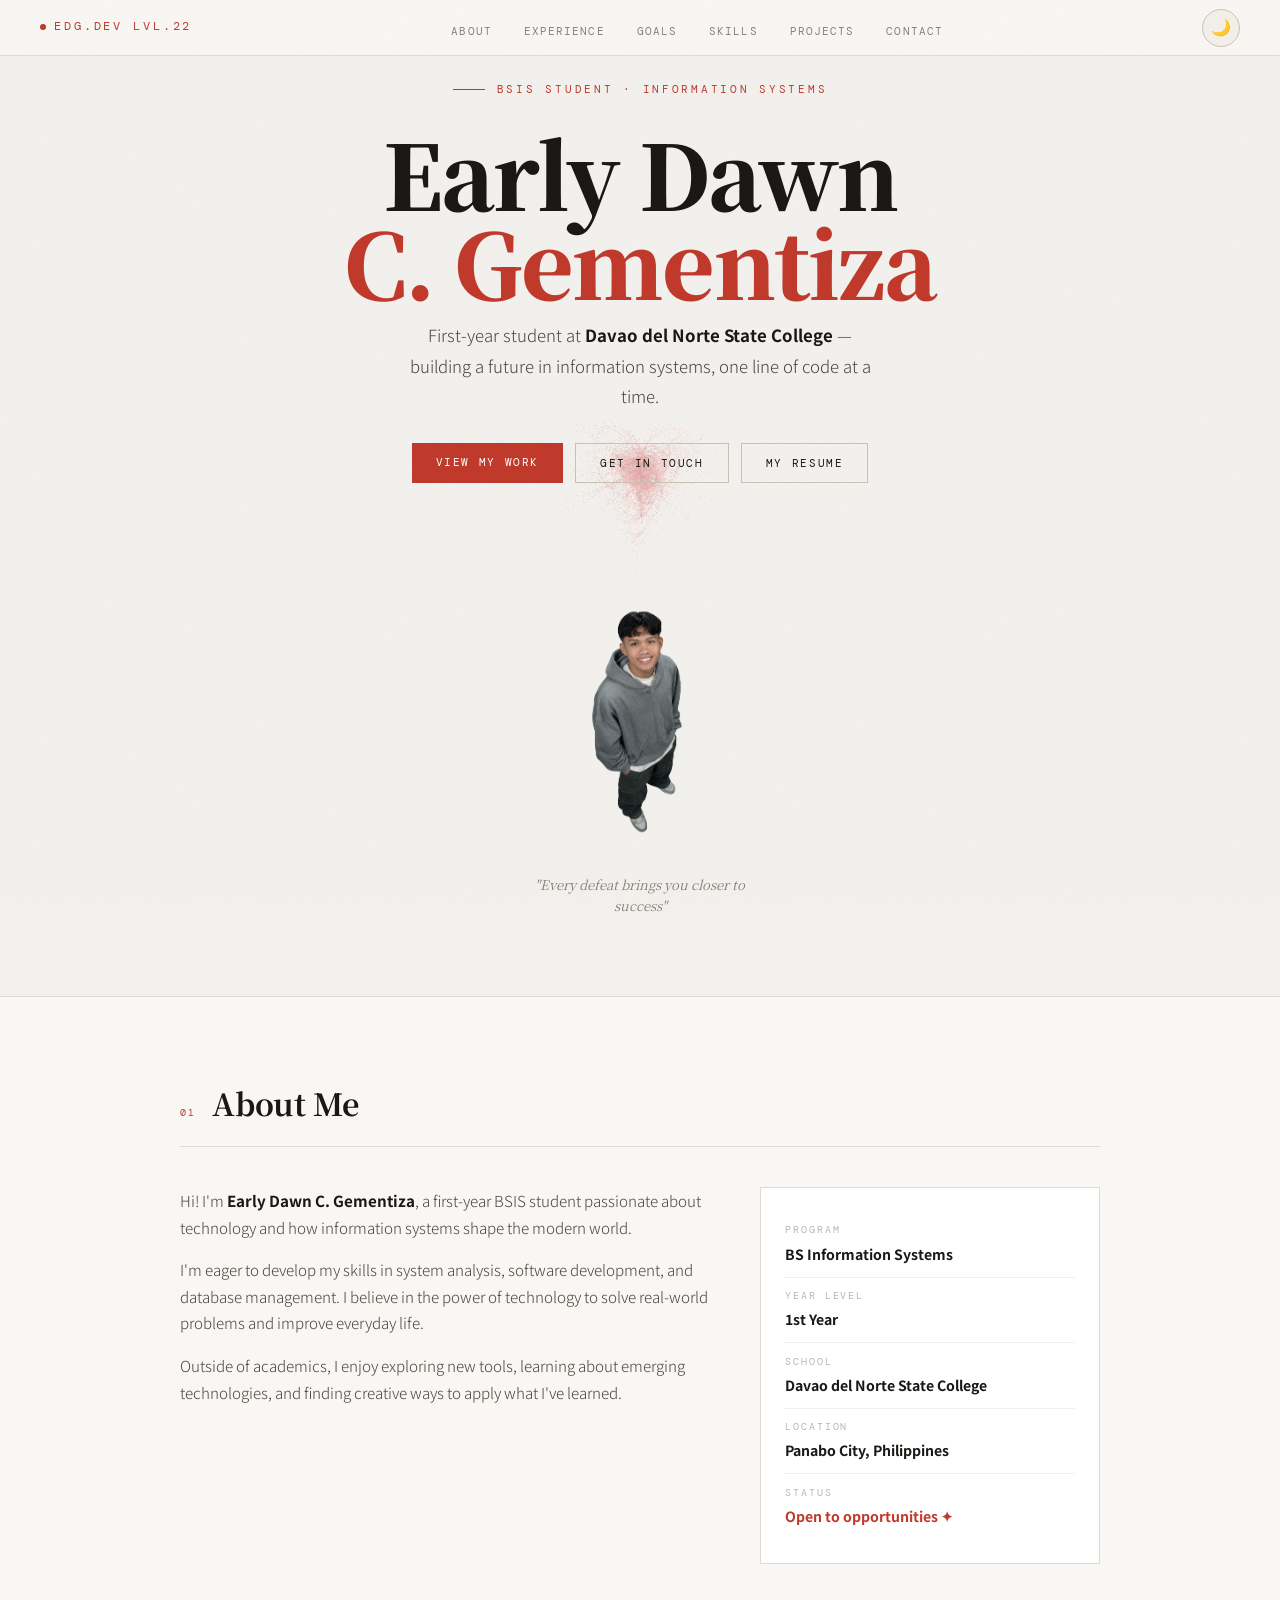
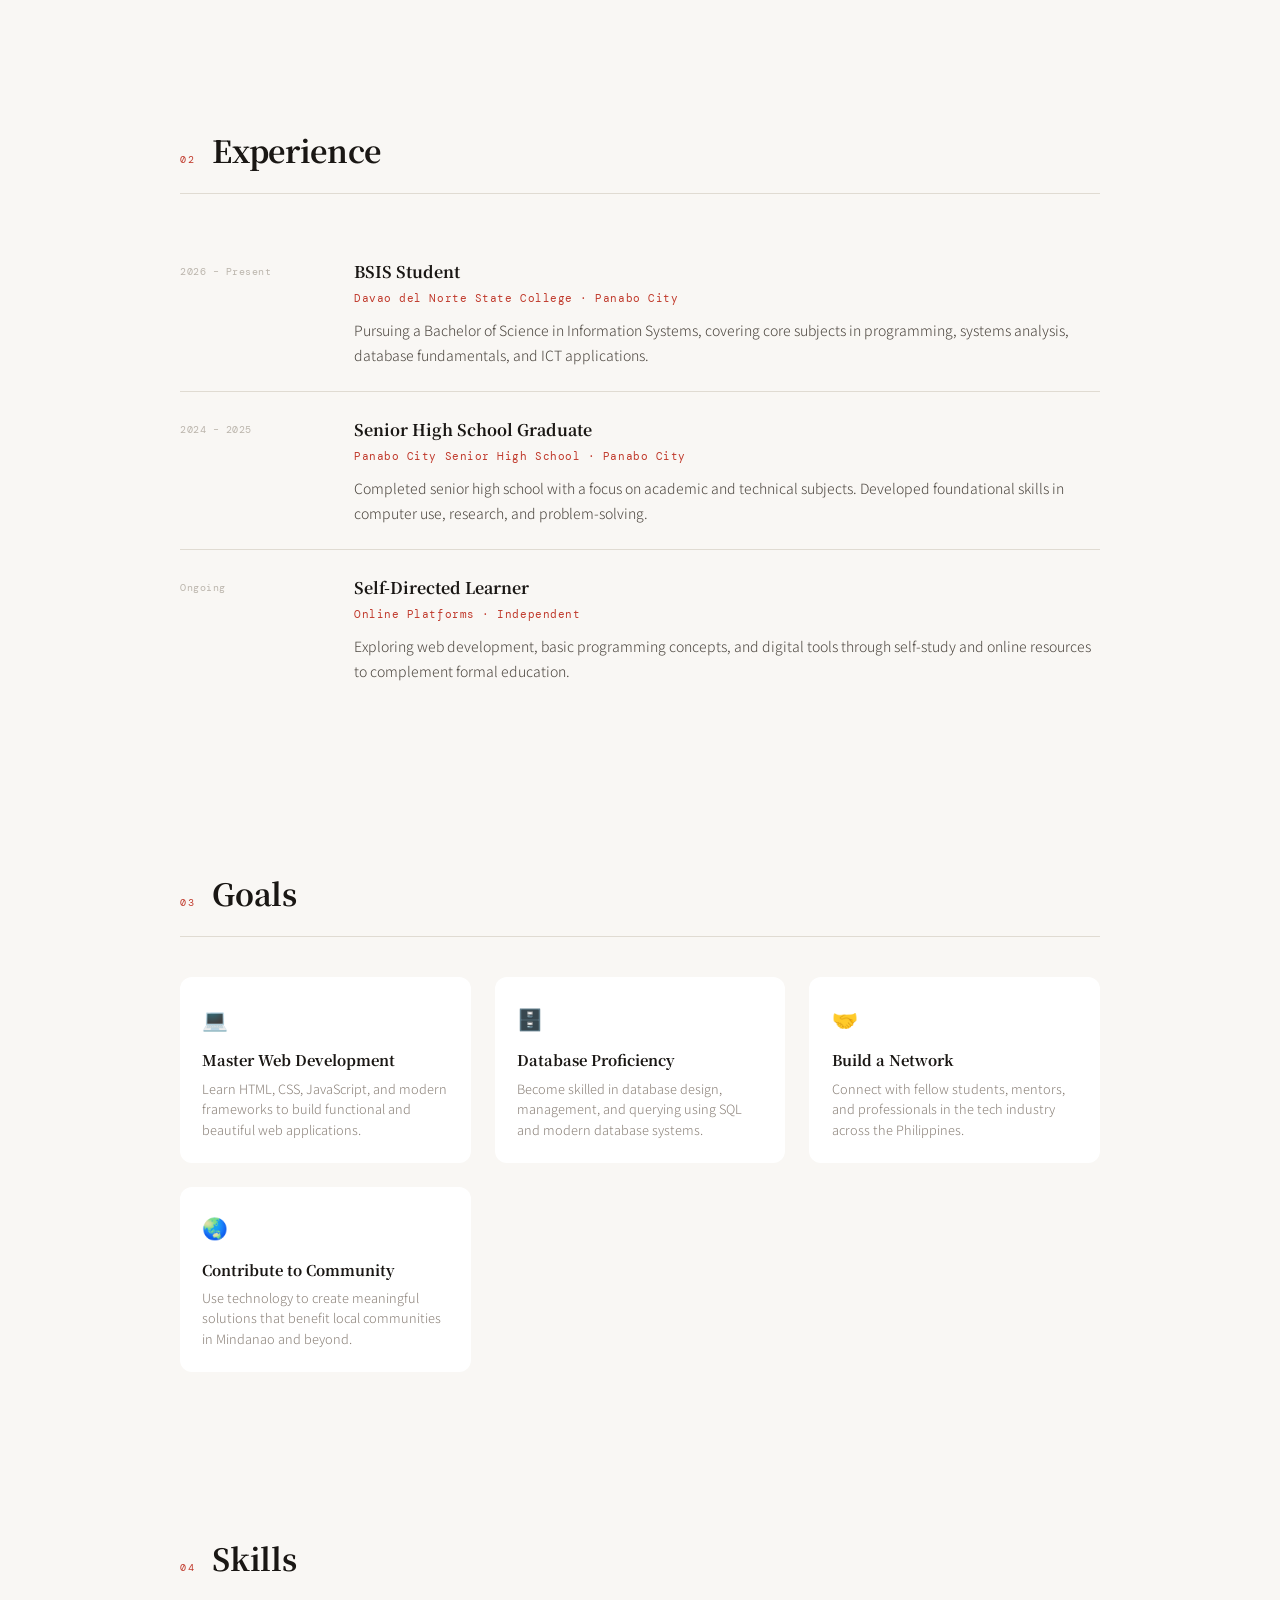
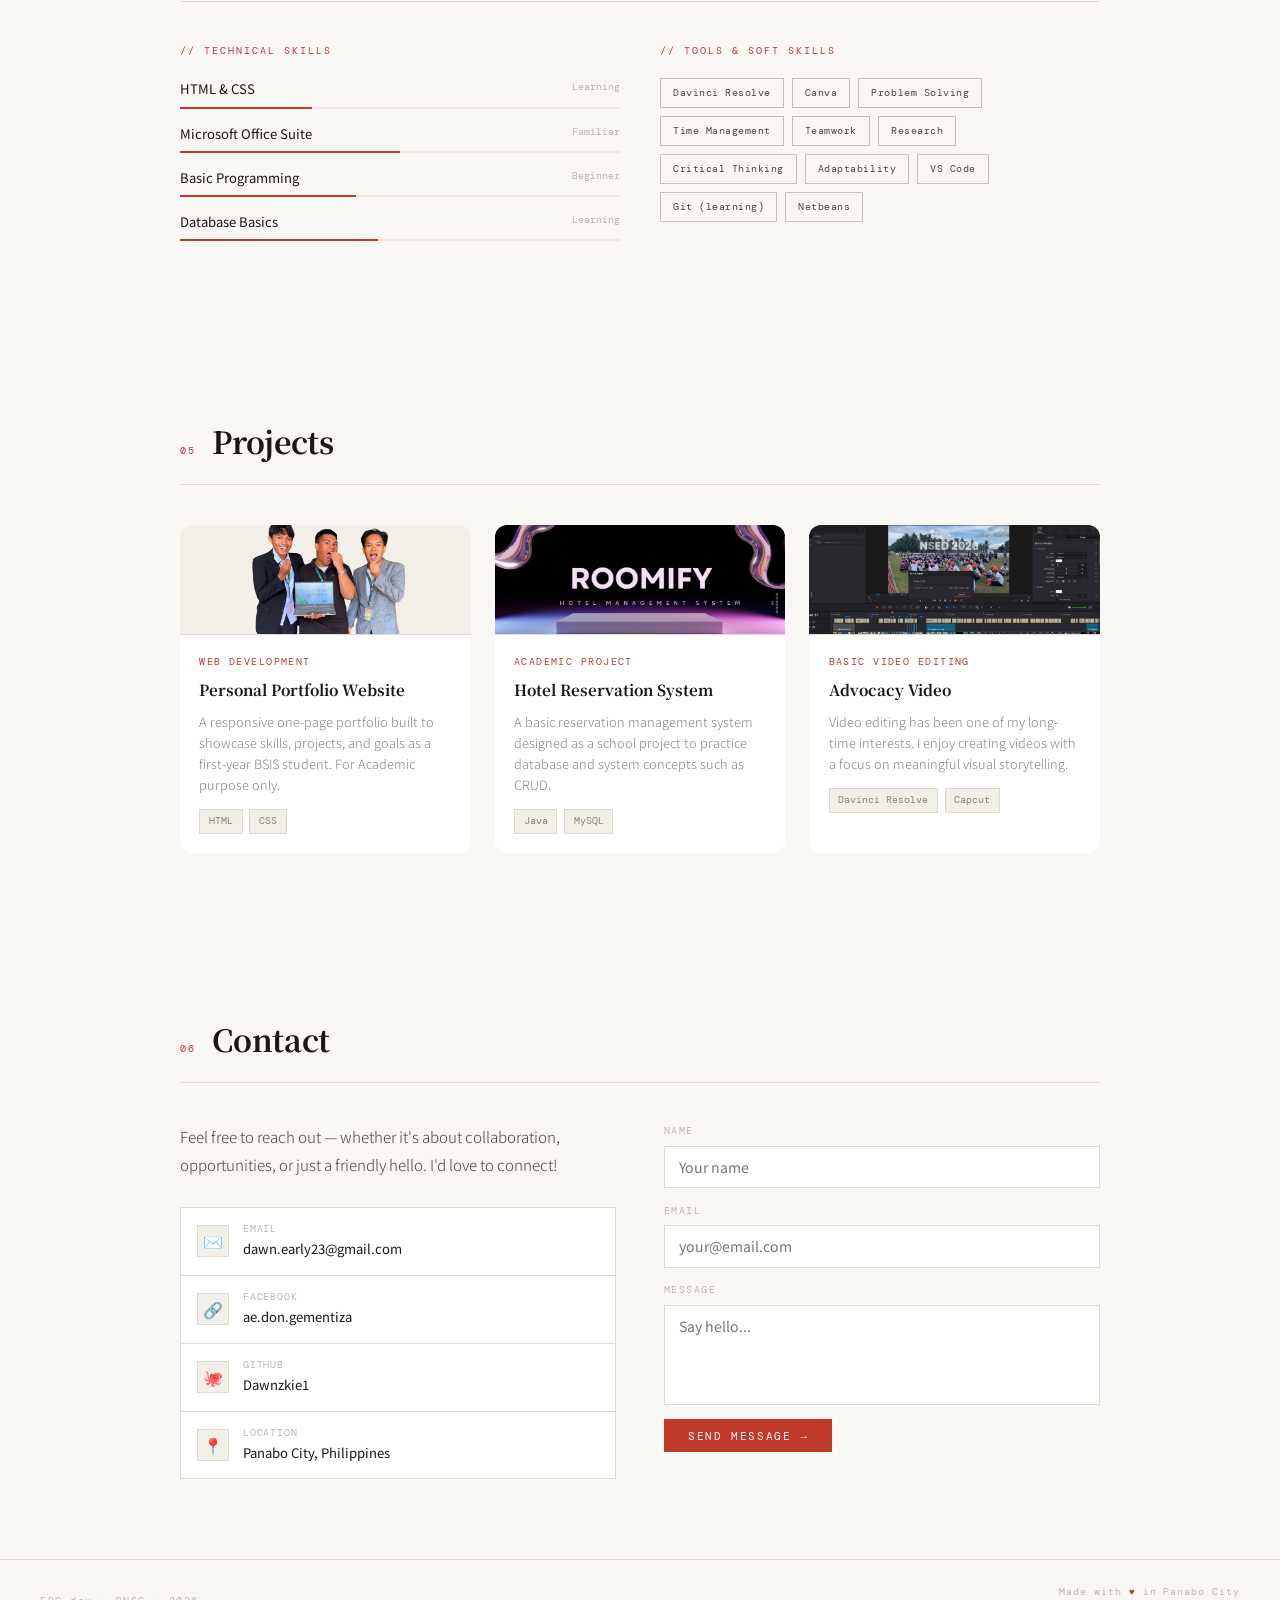
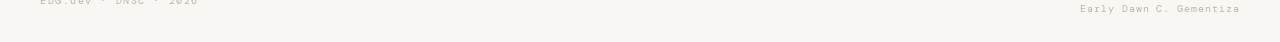
==== commit e03a17d4: "Make DNA-HEART a regular folder; enable CRLF conversion" ====
--- a/index.html
+++ b/index.html
@@ -53,7 +53,7 @@
       content: '';
       position: fixed;
       inset: 0;
-      background-image: url("data:image/svg+xml,%3Csvg viewBox='0 0 300 300' xmlns='http://www.w3.org/2000/svg'%3E%3Cfilter id='n'%3E%3CfeTurbulence type='fractalNoise' baseFrequency='0.75' numOctaves='4' stitchTiles='stitch'/%3E%3C/filter%3E%3Crect width='100%25' height='100%25' filter='url(%23n)' opacity='0.035'/%3E%3C/svg%3E");
+      background-image: url("data:image/svg+xml,%3Csvg viewBox='0 0 300 300' xmlns='http://www.w3.org/2000/svg'%3E%3Cfilter id='n'%3E%3CfeTurbulence type='fractalNoise' baseFrequency='0.75' numOctaves='4' stitchTiles='stitch'/%3E%3C/filter%3E%3Crect width='100%25' height='100%25' filter='url(%23n)' opacity='0.01'/%3E%3C/svg%3E");
       background-size: 300px;
       pointer-events: none;
       z-index: 9999;
@@ -164,13 +164,39 @@
       border-bottom: 1px solid var(--border);
     }
 
-    #hero::before {
-      content: '';
+    /* Background animation container (replaces dnsclogo.png) */
+    .hero-bg {
       position: absolute;
       inset: 0;
-      background: url('dnsclogo.png') center center / 180px no-repeat fixed;
-      opacity: 0.14;
       pointer-events: none;
+      z-index: 0;
+      display: block;
+      overflow: hidden;
+    }
+
+    .hero-bg canvas {
+      position: absolute;
+      inset: 0;
+      width: 100%;
+      height: 100%;
+      opacity: 0.35;
+      pointer-events: none;
+      transform: none;
+    }
+
+    .hero-bg-label {
+      position: absolute;
+      left: 50%;
+      bottom: 12%;
+      transform: translateX(-50%);
+      font-family: var(--font-mono);
+      color: var(--red);
+      font-size: 0.85rem;
+      letter-spacing: 0.2em;
+      text-transform: uppercase;
+      pointer-events: none;
+      opacity: 0.95;
+      z-index: 1;
     }
 
     .hero-eyebrow {
@@ -1024,6 +1050,10 @@
     <button id="theme-toggle" type="button" class="theme-toggle" aria-label="Toggle dark mode">🌙</button>
   </nav>
   <section id="hero">
+    <div class="hero-bg">
+      <canvas id="hero-heart"></canvas>
+      <div class="hero-bg-label"></div>
+    </div>
     <div class="hero-eyebrow">
       <div class="hero-eyebrow-line"></div>
       <span class="hero-eyebrow-text">BSIS Student · Information Systems</span>
@@ -1118,11 +1148,6 @@
       <h2 class="sec-title">Goals</h2>
     </div>
     <div class="goals-grid">
-      <div class="goal-card"><span class="goal-icon">🎓</span>
-        <div class="goal-title">Excel Academically</div>
-        <div class="goal-desc">Maintain strong academic performance in BSIS and build a solid foundation in information
-          systems.</div>
-      </div>
       <div class="goal-card"><span class="goal-icon">💻</span>
         <div class="goal-title">Master Web Development</div>
         <div class="goal-desc">Learn HTML, CSS, JavaScript, and modern frameworks to build functional and beautiful web
@@ -1132,11 +1157,6 @@
         <div class="goal-title">Database Proficiency</div>
         <div class="goal-desc">Become skilled in database design, management, and querying using SQL and modern database
           systems.</div>
-      </div>
-      <div class="goal-card"><span class="goal-icon">🚀</span>
-        <div class="goal-title">Land an IT Internship</div>
-        <div class="goal-desc">Gain real-world experience through an IT internship to apply classroom learning in a
-          professional environment.</div>
       </div>
       <div class="goal-card"><span class="goal-icon">🤝</span>
         <div class="goal-title">Build a Network</div>
@@ -1437,6 +1457,165 @@
 
     setTheme(getPreferredTheme());
   </script>
+    <script>
+    // Adapted DNA-HEART animation for the hero background
+    (function(){
+      window.requestAnimationFrame = window.__requestAnimationFrame || window.requestAnimationFrame || window.webkitRequestAnimationFrame || window.mozRequestAnimationFrame || window.oRequestAnimationFrame || window.msRequestAnimationFrame || (function () {
+        return function (callback, element) {
+          var lastTime = element.__lastTime;
+          if (lastTime === undefined) {
+            lastTime = 0;
+          }
+          var currTime = Date.now();
+          var timeToCall = Math.max(1, 33 - (currTime - lastTime));
+          window.setTimeout(callback, timeToCall);
+          element.__lastTime = currTime + timeToCall;
+        };
+      })();
+
+        var loadedHero = false;
+        var initHero = function () {
+          if (loadedHero) return;
+          loadedHero = true;
+          var mobile = (/android|webos|iphone|ipad|ipod|blackberry|iemobile|opera mini/i.test(((navigator.userAgent || navigator.vendor || window.opera)).toLowerCase()));
+          var koef = mobile ? 0.5 : 1;
+          var canvas = document.getElementById('hero-heart');
+          if (!canvas) return;
+          var ctx = canvas.getContext('2d');
+          var rand = Math.random;
+
+          var container = canvas.parentElement || canvas;
+          var cw = container.clientWidth || innerWidth;
+          var ch = container.clientHeight || innerHeight;
+
+          function resizeCanvas() {
+            cw = container.clientWidth || innerWidth;
+            ch = container.clientHeight || innerHeight;
+            var ratio = window.devicePixelRatio || 1;
+            canvas.style.width = cw + 'px';
+            canvas.style.height = ch + 'px';
+            canvas.width = Math.max(1, Math.floor(cw * ratio));
+            canvas.height = Math.max(1, Math.floor(ch * ratio));
+            ctx.setTransform(ratio, 0, 0, ratio, 0, 0);
+            ctx.fillStyle = "rgba(0,0,0,0)";
+            ctx.fillRect(0, 0, cw, ch);
+          }
+
+          window.addEventListener('resize', function () {
+            resizeCanvas();
+            // recompute points when size changes
+            preparePoints();
+          });
+
+          var traceCount = mobile ? 20 : 50;
+          var pointsOrigin = [];
+          var i;
+          var dr = mobile ? 0.3 : 0.1;
+          var preparePoints = function () {
+            pointsOrigin = [];
+            var heartPosition = function (rad) {
+              return [Math.pow(Math.sin(rad), 3), -(15 * Math.cos(rad) - 5 * Math.cos(2 * rad) - 2 * Math.cos(3 * rad) - Math.cos(4 * rad))];
+            };
+            var scaleAndTranslate = function (pos, sx, sy, dx, dy) {
+              return [dx + pos[0] * sx, dy + pos[1] * sy];
+            };
+            for (i = 0; i < Math.PI * 2; i += dr) pointsOrigin.push(scaleAndTranslate(heartPosition(i), 210, 13, 0, 0));
+            for (i = 0; i < Math.PI * 2; i += dr) pointsOrigin.push(scaleAndTranslate(heartPosition(i), 150, 9, 0, 0));
+            for (i = 0; i < Math.PI * 2; i += dr) pointsOrigin.push(scaleAndTranslate(heartPosition(i), 90, 5, 0, 0));
+          };
+
+          preparePoints();
+          var heartPointsCount = pointsOrigin.length;
+
+          var targetPoints = [];
+          var pulse = function (kx, ky) {
+            var scale = Math.min(cw, ch) / 800;
+            for (i = 0; i < pointsOrigin.length; i++) {
+              targetPoints[i] = [];
+              targetPoints[i][0] = kx * (pointsOrigin[i][0] * scale) + cw / 2;
+              targetPoints[i][1] = ky * (pointsOrigin[i][1] * scale) + ch / 2;
+            }
+          };
+
+          var e = [];
+          for (i = 0; i < heartPointsCount; i++) {
+            var x = rand() * cw;
+            var y = rand() * ch;
+            e[i] = {
+              vx: 0,
+              vy: 0,
+              R: 2,
+              speed: rand() + 5,
+              q: ~~(rand() * heartPointsCount),
+              D: 2 * (i % 2) - 1,
+              force: 0.2 * rand() + 0.7,
+              f: "hsla(0," + ~~(40 * rand() + 60) + "%," + ~~(60 * rand() + 20) + "%,.3)",
+              trace: []
+            };
+            for (var k = 0; k < traceCount; k++) e[i].trace[k] = {x: x, y: y};
+          }
+
+          var config = {
+            traceK: 0.4,
+            timeDelta: 0.01
+          };
+
+          resizeCanvas();
+
+          var time = 0;
+          var loop = function () {
+            var n = -Math.cos(time);
+            pulse((1 + n) * .5, (1 + n) * .5);
+            time += ((Math.sin(time)) < 0 ? 9 : (n > 0.8) ? .2 : 1) * config.timeDelta;
+            ctx.fillStyle = "rgba(0,0,0,.04)";
+            ctx.fillRect(0, 0, cw, ch);
+            for (i = e.length; i--;) {
+              var u = e[i];
+              var q = targetPoints[u.q];
+              var dx = u.trace[0].x - q[0];
+              var dy = u.trace[0].y - q[1];
+              var length = Math.sqrt(dx * dx + dy * dy) || 1;
+              if (10 > length) {
+                if (0.95 < rand()) {
+                  u.q = ~~(rand() * heartPointsCount);
+                }
+                else {
+                  if (0.99 < rand()) {
+                    u.D *= -1;
+                  }
+                  u.q += u.D;
+                  u.q %= heartPointsCount;
+                  if (0 > u.q) {
+                    u.q += heartPointsCount;
+                  }
+                }
+              }
+              u.vx += -dx / length * u.speed;
+              u.vy += -dy / length * u.speed;
+              u.trace[0].x += u.vx;
+              u.trace[0].y += u.vy;
+              u.vx *= u.force;
+              u.vy *= u.force;
+              for (k = 0; k < u.trace.length - 1;) {
+                var T = u.trace[k];
+                var N = u.trace[++k];
+                N.x -= config.traceK * (N.x - T.x);
+                N.y -= config.traceK * (N.y - T.y);
+              }
+              ctx.fillStyle = u.f;
+              for (k = 0; k < u.trace.length; k++) {
+                ctx.fillRect(u.trace[k].x, u.trace[k].y, 1, 1);
+              }
+            }
+            window.requestAnimationFrame(loop, canvas);
+          };
+          loop();
+        };
+
+        if (document.readyState === 'complete' || document.readyState === 'loaded' || document.readyState === 'interactive') initHero();
+        else document.addEventListener('DOMContentLoaded', initHero, false);
+    })();
+    </script>
 </body>
 
 </html>
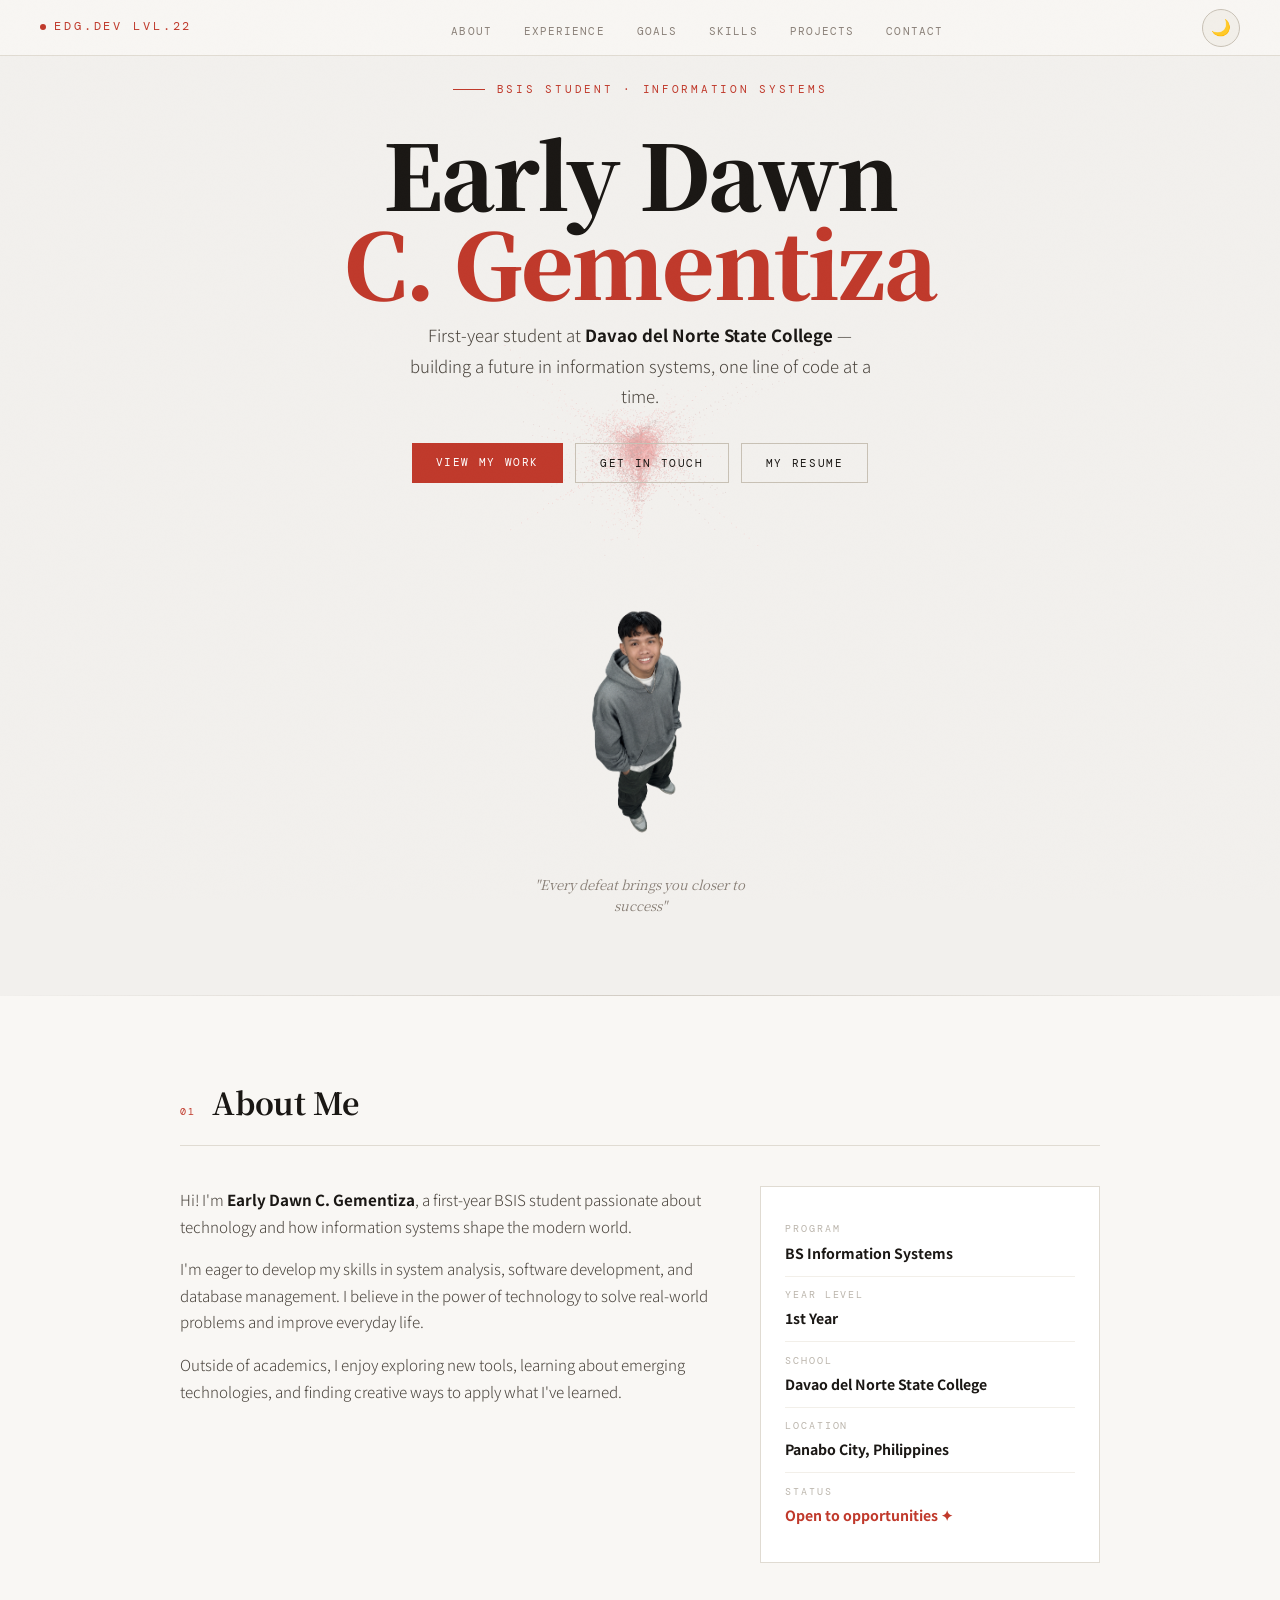
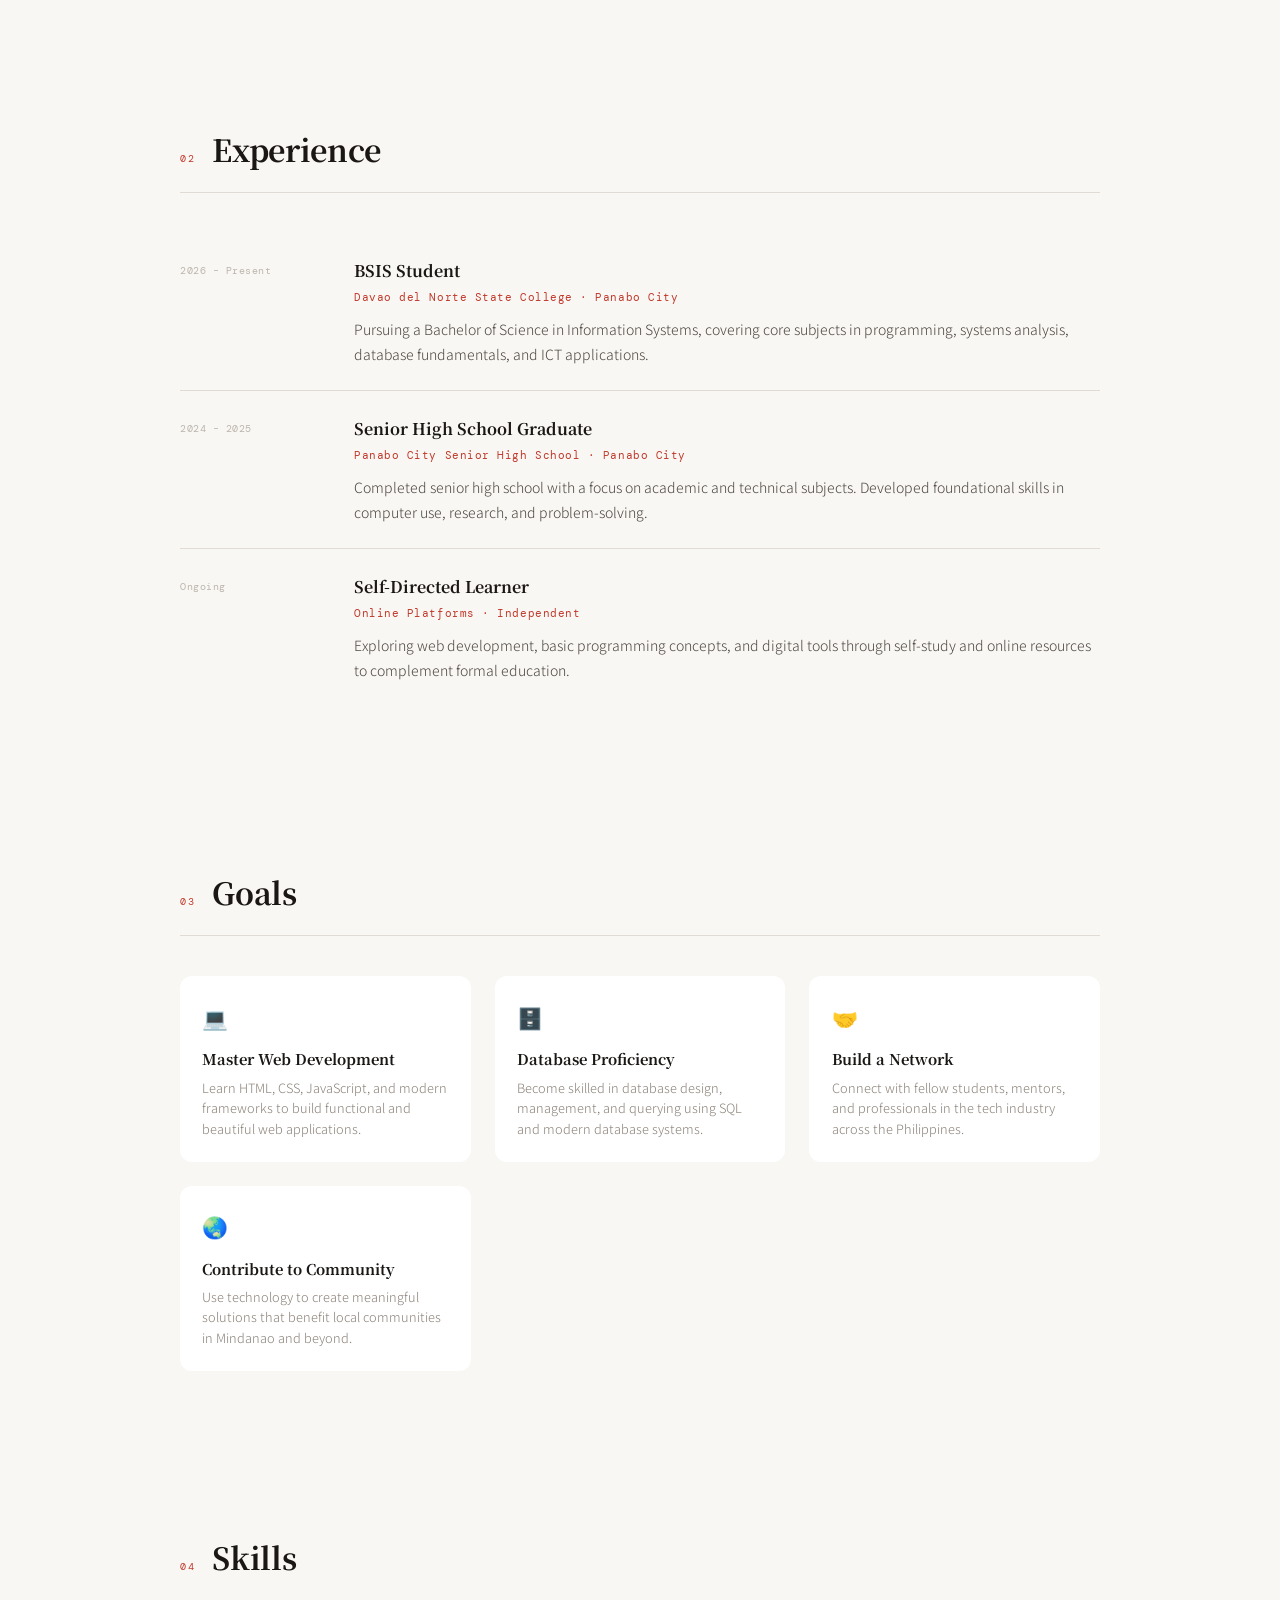
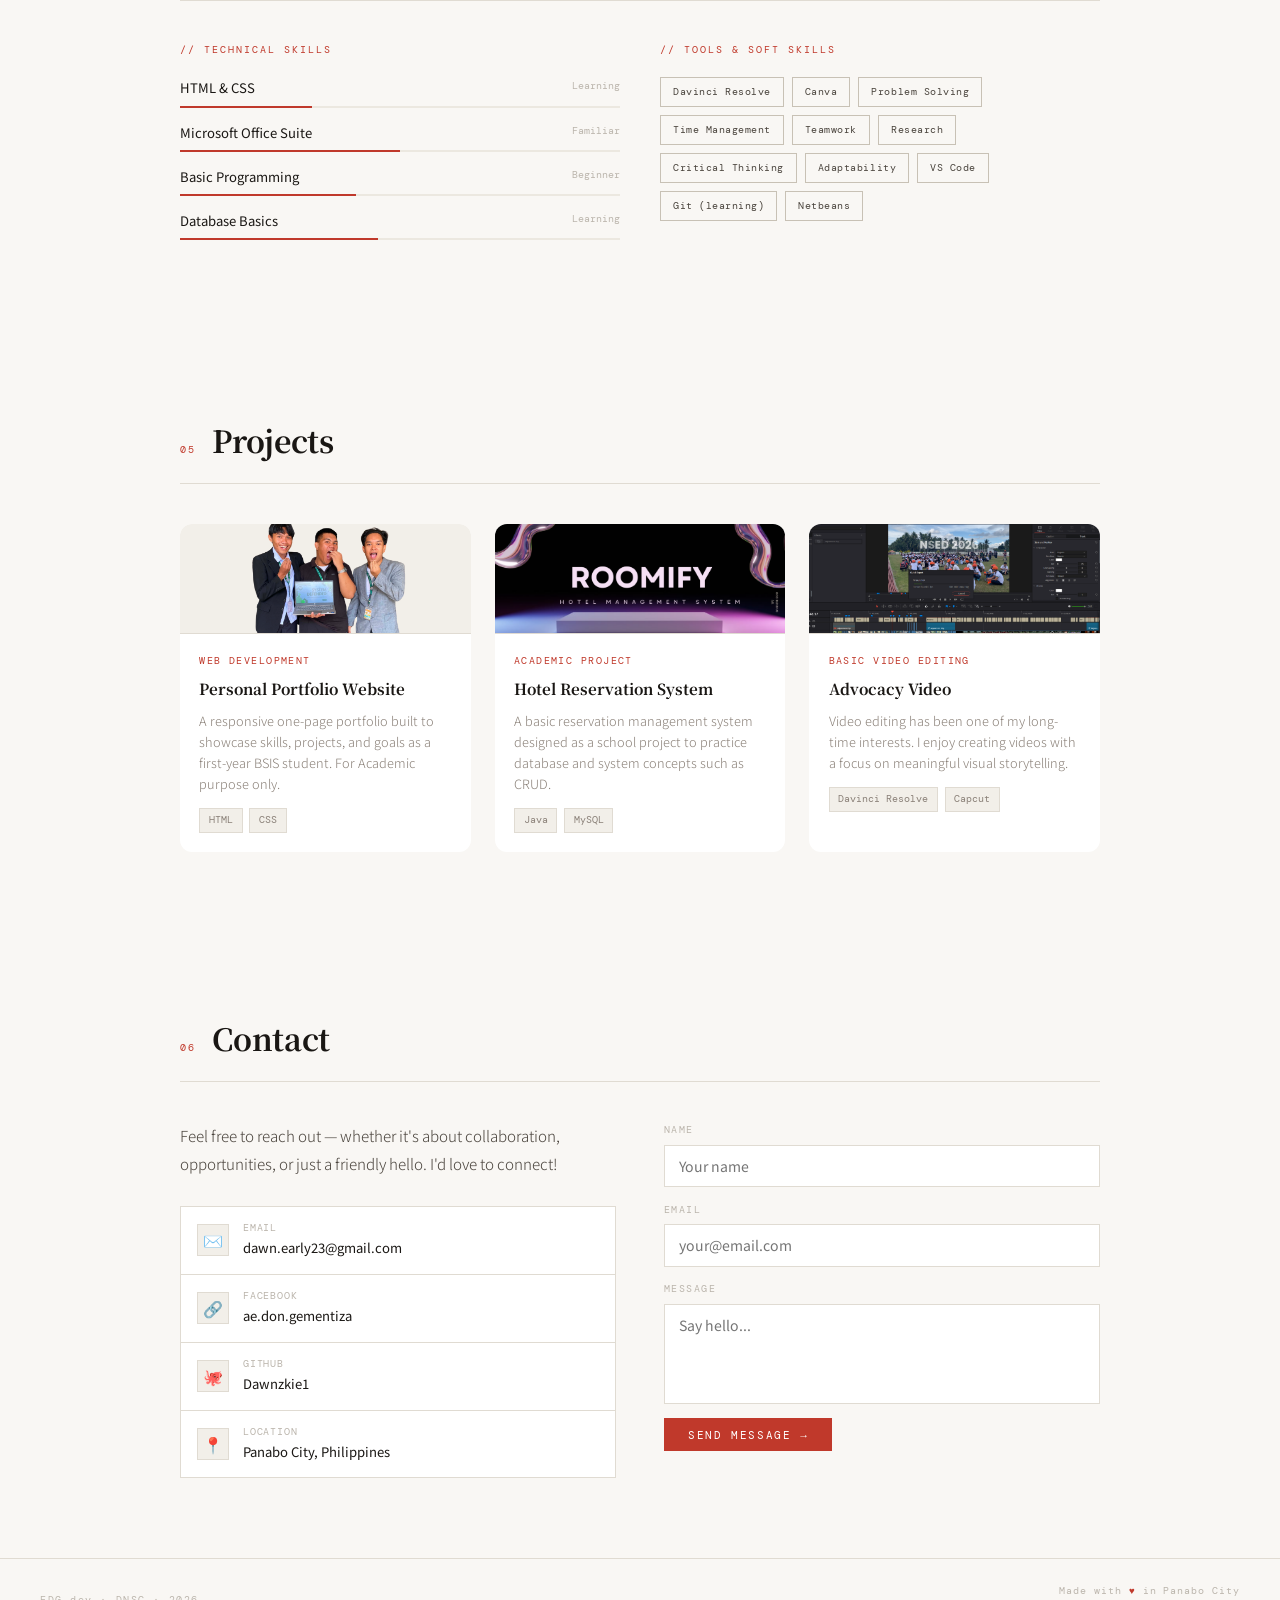
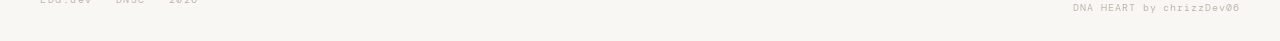
==== commit 13fe6f00: "fade" ====
--- a/index.html
+++ b/index.html
@@ -161,7 +161,16 @@
       padding-left: clamp(1.5rem, 5vw, 3.5rem);
       padding-right: clamp(1.5rem, 5vw, 3.5rem);
       max-width: 100%;
-      border-bottom: 1px solid var(--border);
+    }
+
+    #hero::after {
+      content: '';
+      position: absolute;
+      left: 0;
+      right: 0;
+      bottom: 0;
+      height: 1px;
+      background: linear-gradient(to right, transparent, rgba(206, 200, 191, 0.9), transparent);
     }
 
     /* Background animation container (replaces dnsclogo.png) */
@@ -1314,7 +1323,7 @@
   </section>
   <footer>
     <div class="footer-logo">EDG.dev · DNSC · 2026</div>
-    <div class="footer-right">Made with <span>♥</span> in Panabo City<br>Early Dawn C. Gementiza</div>
+    <div class="footer-right">Made with <span>♥</span> in Panabo City<br>DNA HEART by chrizzDev06</div>
   </footer>
   <div id="resume-modal" class="modal" aria-hidden="true" role="dialog" aria-label="Resume preview">
     <div class="modal-content">
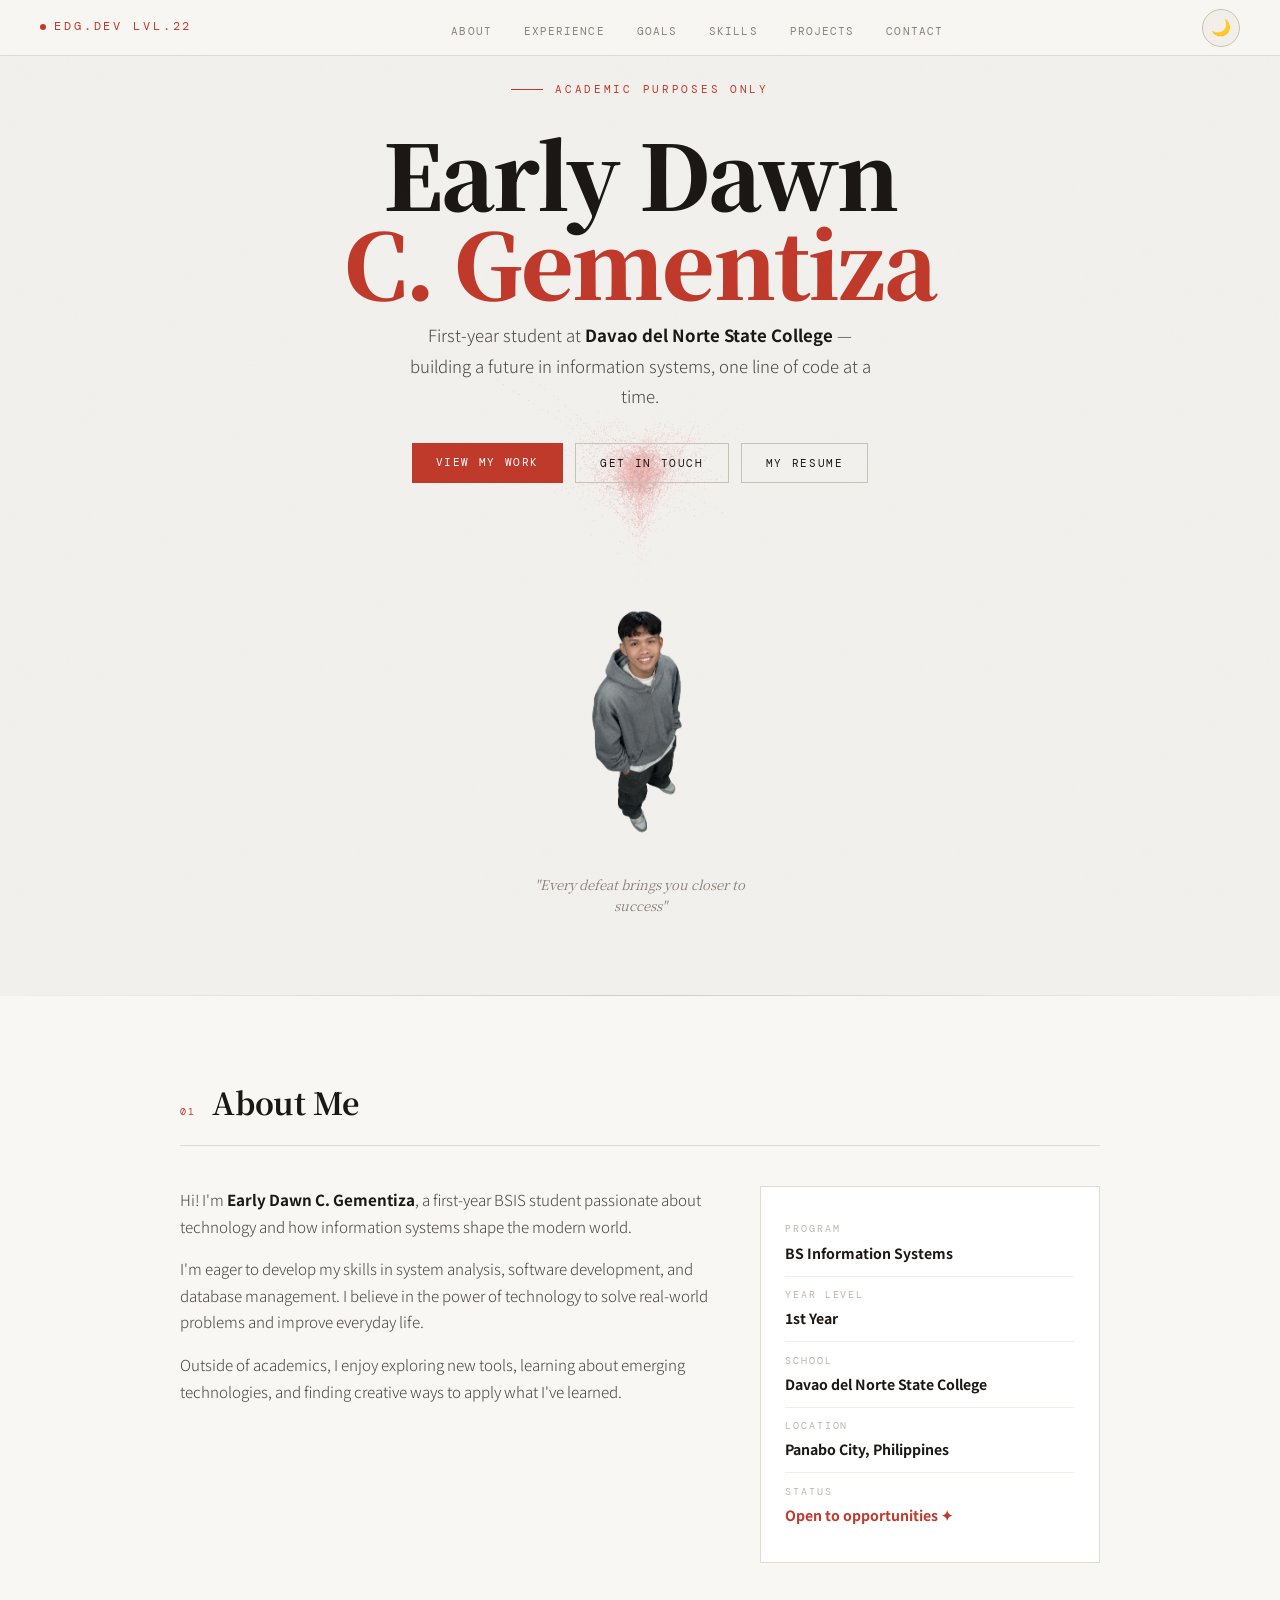
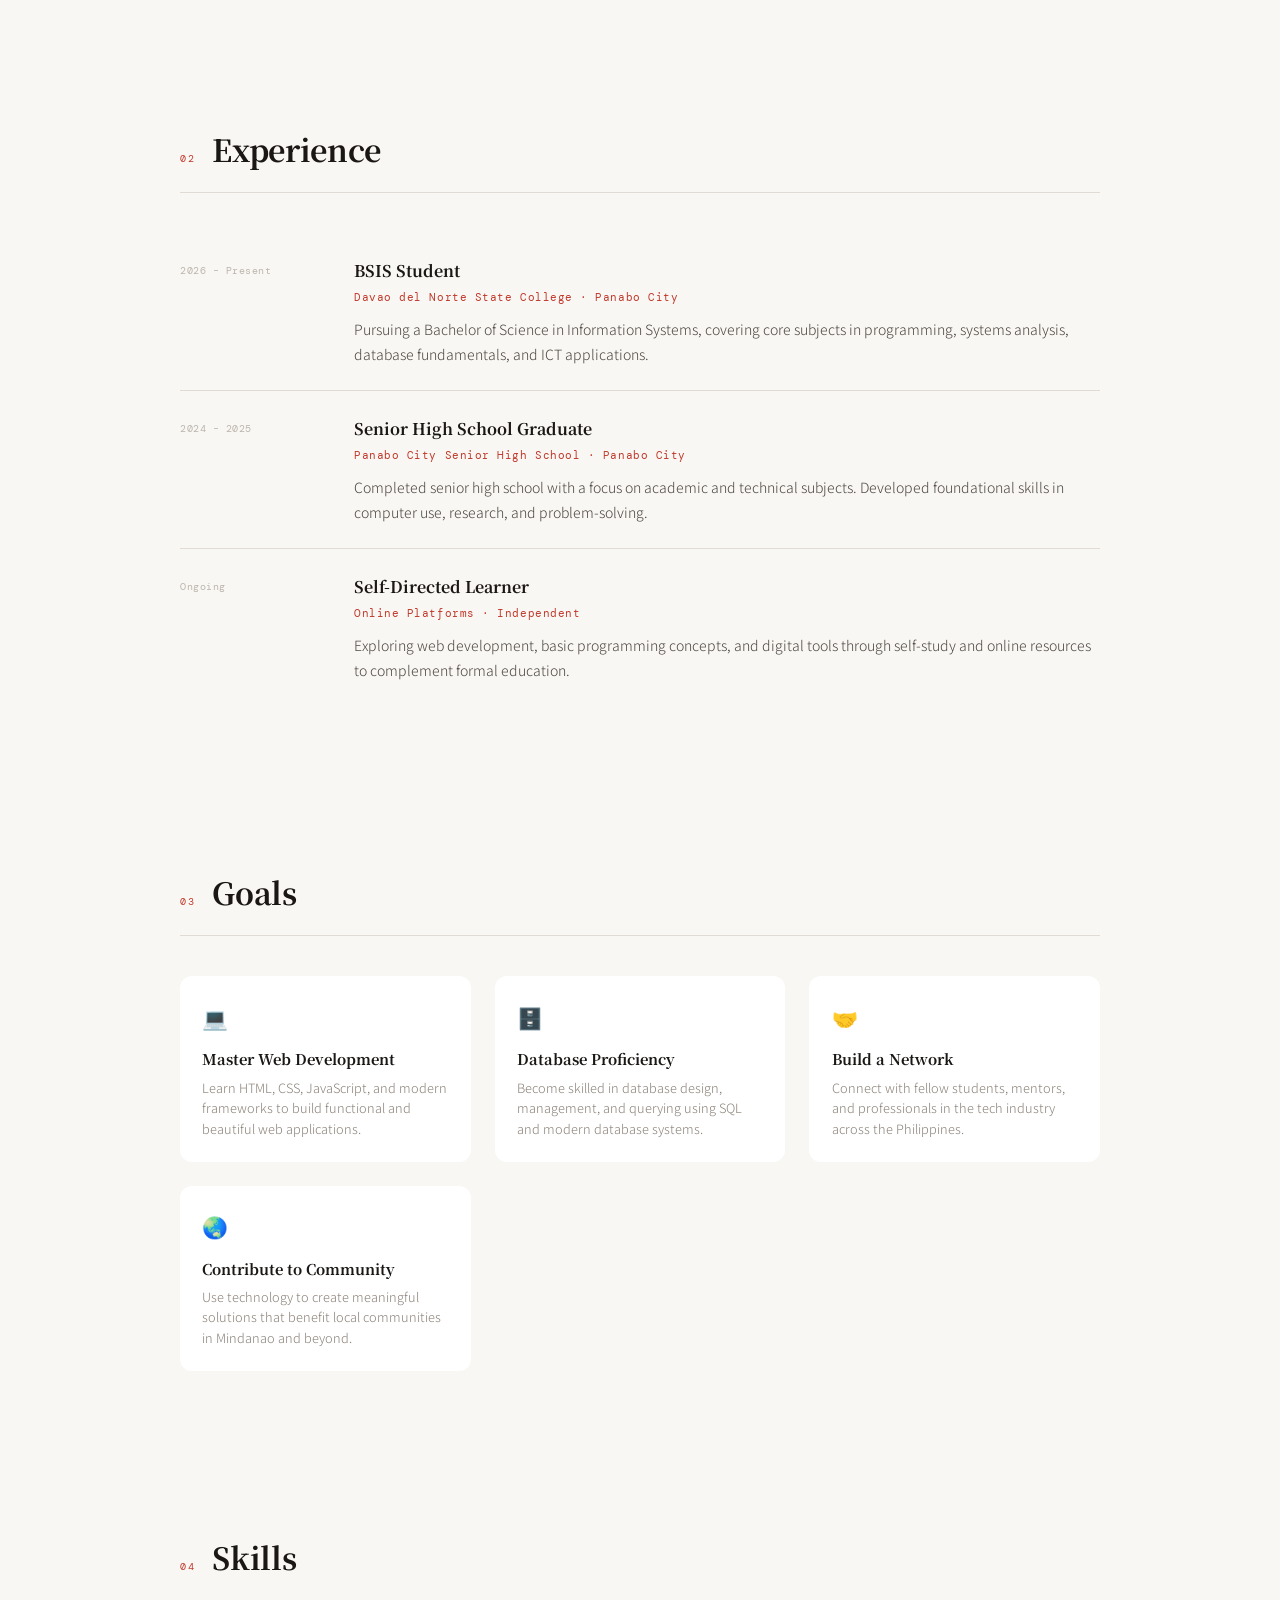
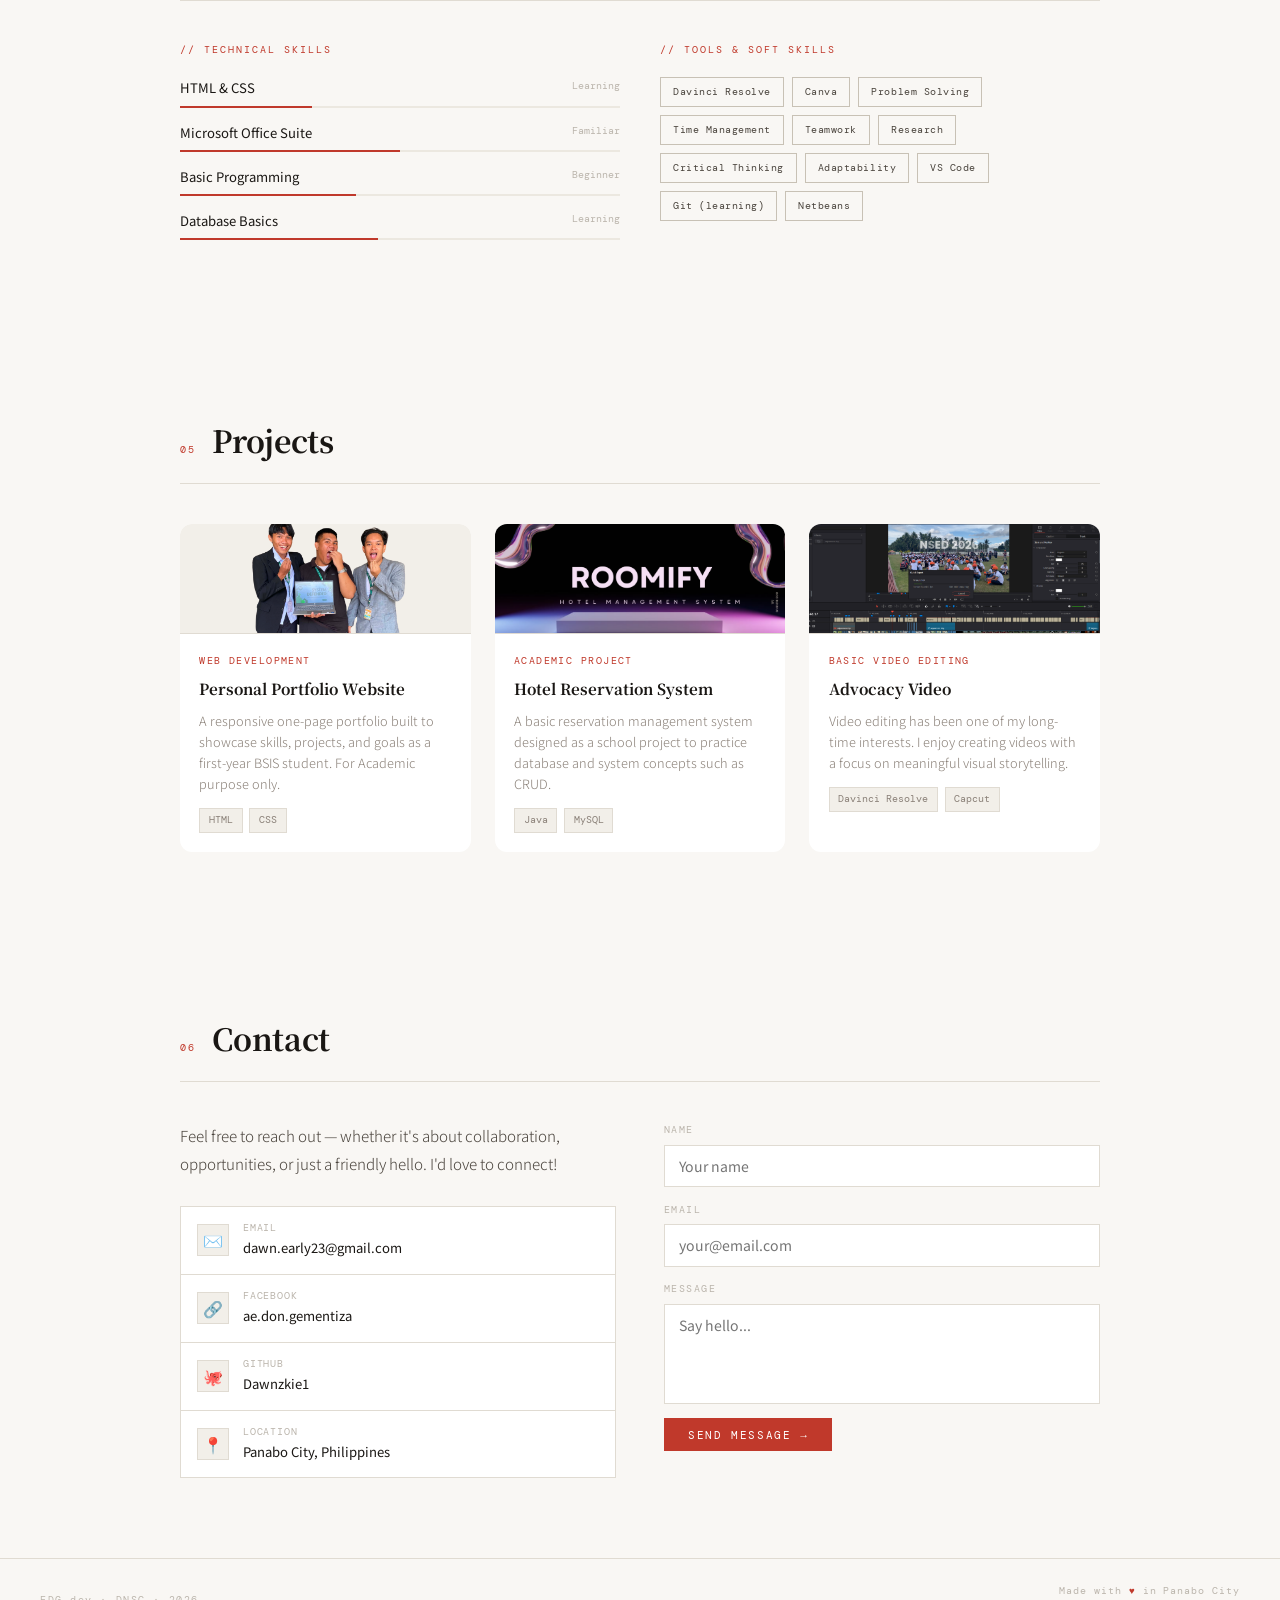
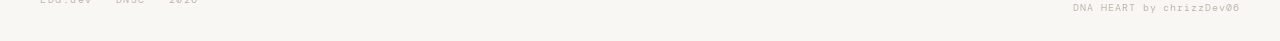
==== commit 702411da: "Update index.html" ====
--- a/index.html
+++ b/index.html
@@ -1065,7 +1065,7 @@
     </div>
     <div class="hero-eyebrow">
       <div class="hero-eyebrow-line"></div>
-      <span class="hero-eyebrow-text">BSIS Student · Information Systems</span>
+      <span class="hero-eyebrow-text">Academic purposes only</span>
     </div>
     <h1 class="hero-name">Early Dawn<br><span class="hero-name-accent">C. Gementiza</span></h1>
     <p class="hero-sub">First-year student at <strong>Davao del Norte State College</strong> — building a future in
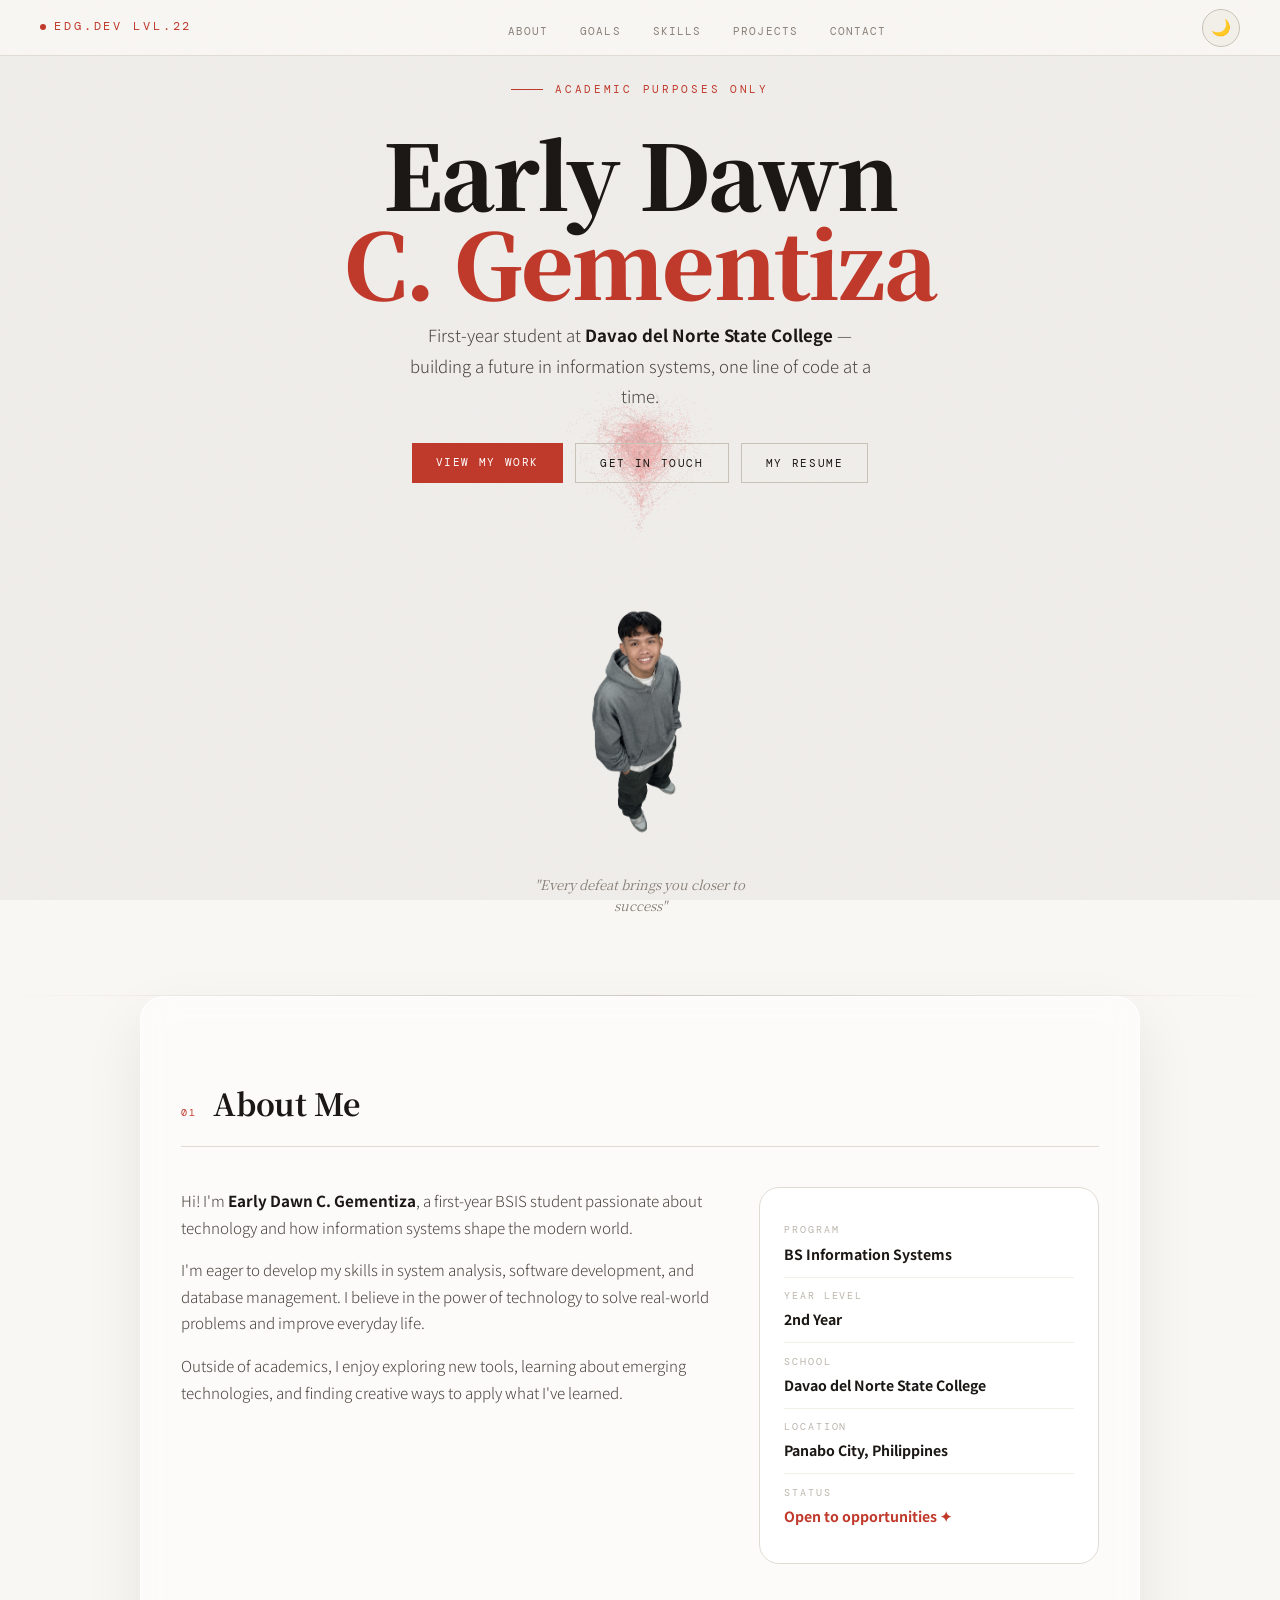
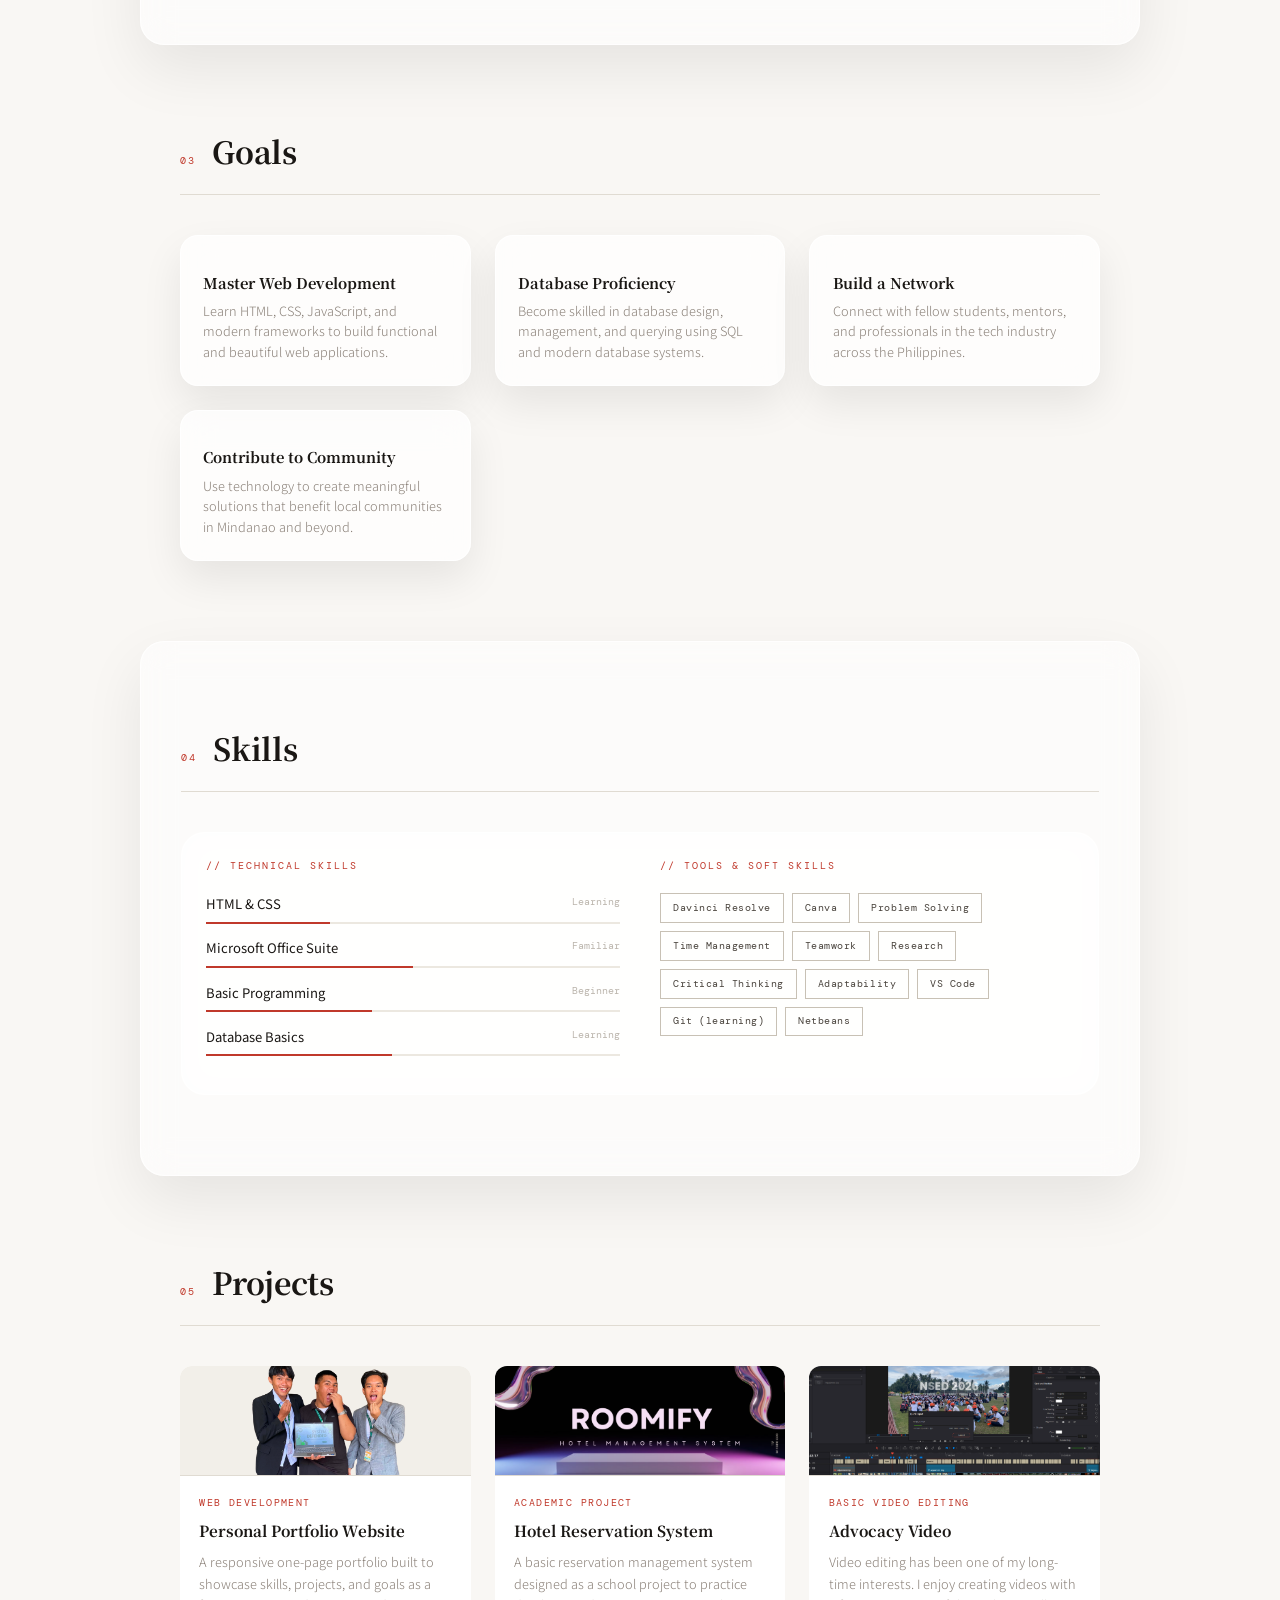
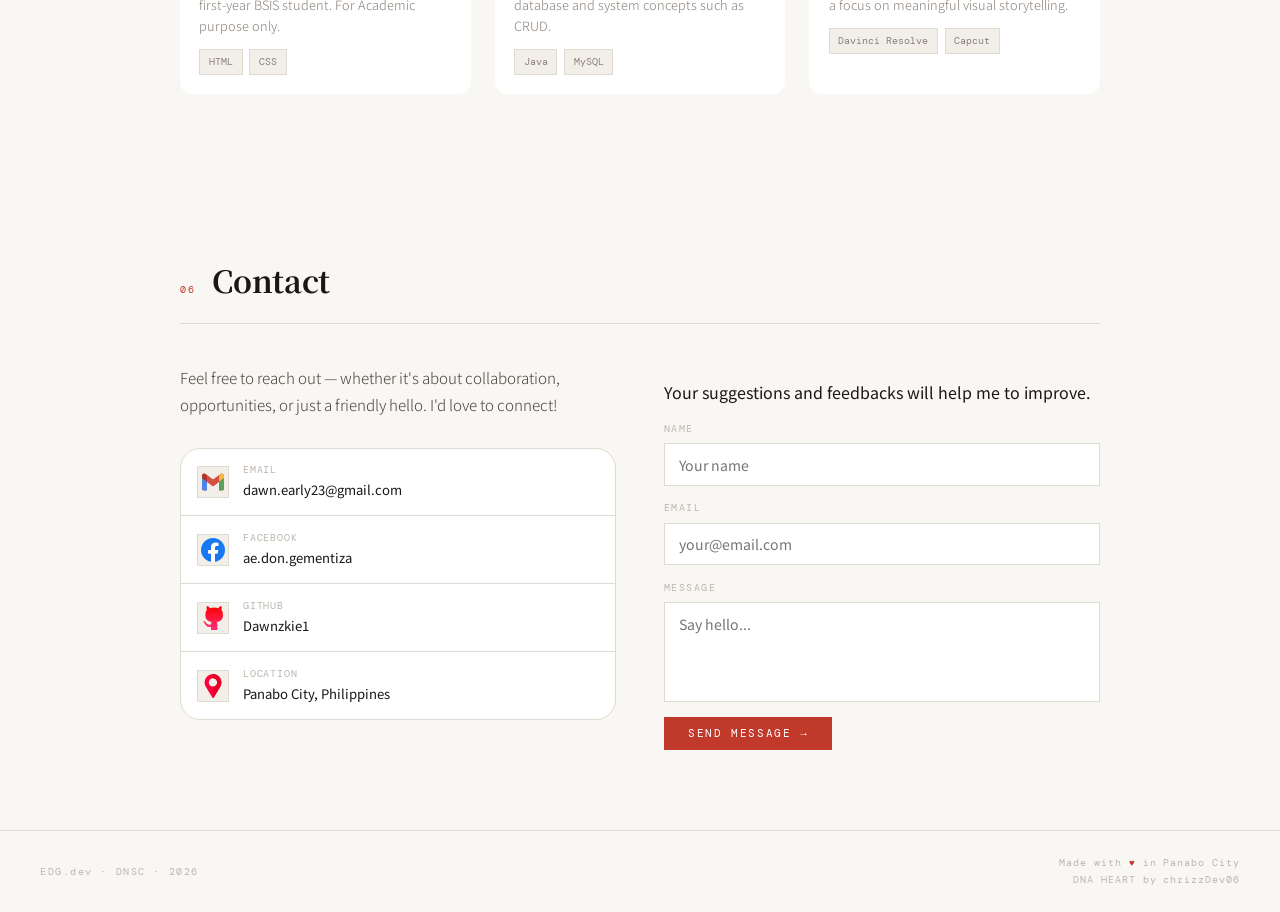
==== commit 5ca05aed: "massive update" ====
--- a/index.html
+++ b/index.html
@@ -175,7 +175,7 @@
 
     /* Background animation container (replaces dnsclogo.png) */
     .hero-bg {
-      position: absolute;
+      position: fixed;
       inset: 0;
       pointer-events: none;
       z-index: 0;
@@ -488,6 +488,14 @@
       margin-left: auto;
     }
 
+    #about {
+      background: rgba(255, 255, 255, 0.55);
+      border: 1px solid rgba(255, 255, 255, 0.75);
+      backdrop-filter: blur(16px);
+      box-shadow: 0 24px 60px rgba(0, 0, 0, 0.08);
+      border-radius: 24px;
+    }
+
     .about-grid {
       display: grid;
       grid-template-columns: 1fr 340px;
@@ -511,6 +519,16 @@
       background: var(--panel);
       border: 1px solid var(--border);
       padding: 1.5rem;
+      border-radius: 20px;
+    }
+
+    section#experience,
+    section#skills {
+      background: rgba(255, 255, 255, 0.55);
+      border: 1px solid rgba(255, 255, 255, 0.75);
+      backdrop-filter: blur(16px);
+      box-shadow: 0 24px 60px rgba(0, 0, 0, 0.08);
+      border-radius: 24px;
     }
 
     .about-row {
@@ -598,14 +616,18 @@
     }
 
     .goal-card {
-      background: var(--panel);
+      background: rgba(255, 255, 255, 0.72);
       padding: 1.4rem;
-      transition: background 0.15s;
-      border-radius: 12px;
+      transition: background 0.15s, transform 0.15s;
+      border-radius: 18px;
+      border: 1px solid rgba(255, 255, 255, 0.85);
+      backdrop-filter: blur(16px);
+      box-shadow: 0 18px 40px rgba(0, 0, 0, 0.08);
     }
 
     .goal-card:hover {
-      background: var(--red-pale);
+      transform: translateY(-3px);
+      background: rgba(255, 255, 255, 0.85);
     }
 
     .goal-icon {
@@ -633,6 +655,11 @@
       display: grid;
       grid-template-columns: repeat(2, 1fr);
       gap: 2.5rem;
+      padding: 1.5rem;
+      background: rgba(255, 255, 255, 0.55);
+      border: 1px solid rgba(255, 255, 255, 0.75);
+      backdrop-filter: blur(16px);
+      border-radius: 24px;
     }
 
     .skill-group-title {
@@ -807,6 +834,8 @@
       flex-direction: column;
       gap: 0;
       border: 1px solid var(--border);
+      border-radius: 20px;
+      overflow: hidden;
     }
 
     .contact-item {
@@ -820,8 +849,15 @@
       background: var(--panel);
     }
 
+    .contact-item:first-child {
+      border-top-left-radius: 20px;
+      border-top-right-radius: 20px;
+    }
+
     .contact-item:last-child {
       border-bottom: none;
+      border-bottom-left-radius: 20px;
+      border-bottom-right-radius: 20px;
     }
 
     .contact-item:hover {
@@ -838,6 +874,13 @@
       font-size: 1rem;
       flex-shrink: 0;
       border: 1px solid var(--border);
+    }
+
+    .contact-icon img {
+      max-width: 100%;
+      max-height: 100%;
+      object-fit: contain;
+      display: block;
     }
 
     .contact-label {
@@ -896,6 +939,8 @@
     .form-textarea {
       min-height: 100px;
     }
+
+   
 
     footer {
       position: relative;
@@ -994,6 +1039,15 @@
       color: #f76b68;
     }
 
+    body.dark #about,
+    body.dark section#skills,
+    body.dark .goal-card,
+    body.dark .skills-grid {
+      background: rgba(20, 18, 24, 0.68);
+      border-color: rgba(255, 255, 255, 0.08);
+      box-shadow: 0 24px 60px rgba(0, 0, 0, 0.45);
+    }
+
     @media (max-width: 700px) {
       nav {
         padding: 0 1.2rem;
@@ -1050,7 +1104,6 @@
     <div class="nav-logo">EDG.dev lvl.22</div>
     <ul class="nav-links">
       <li><a href="#about">About</a></li>
-      <li><a href="#experience">Experience</a></li>
       <li><a href="#goals">Goals</a></li>
       <li><a href="#skills">Skills</a></li>
       <li><a href="#projects">Projects</a></li>
@@ -1101,7 +1154,7 @@
         </div>
         <div class="about-row">
           <div class="about-card-label">Year Level</div>
-          <div class="about-card-value">1st Year</div>
+          <div class="about-card-value">2nd Year</div>
         </div>
         <div class="about-row">
           <div class="about-card-label">School</div>
@@ -1118,61 +1171,28 @@
       </div>
     </div>
   </section>
-  <section id="experience">
-    <div class="sec-header">
-      <span class="sec-num">02</span>
-      <h2 class="sec-title">Experience</h2>
-    </div>
-    <div class="exp-item">
-      <div class="exp-date">2026 – Present</div>
-      <div>
-        <div class="exp-role">BSIS Student</div>
-        <div class="exp-org">Davao del Norte State College · Panabo City</div>
-        <div class="exp-desc">Pursuing a Bachelor of Science in Information Systems, covering core subjects in
-          programming, systems analysis, database fundamentals, and ICT applications.</div>
-      </div>
-    </div>
-    <div class="exp-item">
-      <div class="exp-date">2024 – 2025</div>
-      <div>
-        <div class="exp-role">Senior High School Graduate</div>
-        <div class="exp-org">Panabo City Senior High School · Panabo City</div>
-        <div class="exp-desc">Completed senior high school with a focus on academic and technical subjects. Developed
-          foundational skills in computer use, research, and problem-solving.</div>
-      </div>
-    </div>
-    <div class="exp-item">
-      <div class="exp-date">Ongoing</div>
-      <div>
-        <div class="exp-role">Self-Directed Learner</div>
-        <div class="exp-org">Online Platforms · Independent</div>
-        <div class="exp-desc">Exploring web development, basic programming concepts, and digital tools through
-          self-study and online resources to complement formal education.</div>
-      </div>
-    </div>
-  </section>
   <section id="goals">
     <div class="sec-header">
       <span class="sec-num">03</span>
       <h2 class="sec-title">Goals</h2>
     </div>
     <div class="goals-grid">
-      <div class="goal-card"><span class="goal-icon">💻</span>
+      <div class="goal-card"><span class="goal-icon"></span>
         <div class="goal-title">Master Web Development</div>
         <div class="goal-desc">Learn HTML, CSS, JavaScript, and modern frameworks to build functional and beautiful web
           applications.</div>
       </div>
-      <div class="goal-card"><span class="goal-icon">🗄️</span>
+      <div class="goal-card"><span class="goal-icon"></span>
         <div class="goal-title">Database Proficiency</div>
         <div class="goal-desc">Become skilled in database design, management, and querying using SQL and modern database
           systems.</div>
       </div>
-      <div class="goal-card"><span class="goal-icon">🤝</span>
+      <div class="goal-card"><span class="goal-icon"></span>
         <div class="goal-title">Build a Network</div>
         <div class="goal-desc">Connect with fellow students, mentors, and professionals in the tech industry across the
           Philippines.</div>
       </div>
-      <div class="goal-card"><span class="goal-icon">🌏</span>
+      <div class="goal-card"><span class="goal-icon"></span>
         <div class="goal-title">Contribute to Community</div>
         <div class="goal-desc">Use technology to create meaningful solutions that benefit local communities in Mindanao
           and beyond.</div>
@@ -1277,7 +1297,7 @@
           friendly hello. I'd love to connect!</p>
         <div class="contact-items">
           <a href="mailto:dawn.early23@gmail.com" class="contact-item">
-            <div class="contact-icon">✉️</div>
+            <div class="contact-icon"><img src="email.png" alt="Email icon"></div>
             <div>
               <div class="contact-label">Email</div>
               <div class="contact-value">dawn.early23@gmail.com</div>
@@ -1285,21 +1305,21 @@
           </a>
           <a href="https://www.facebook.com/ae.don.gementiza" target="_blank" rel="noopener noreferrer"
             class="contact-item">
-            <div class="contact-icon">🔗</div>
+            <div class="contact-icon"><img src="facebook.png" alt="Facebook icon"></div>
             <div>
               <div class="contact-label">Facebook</div>
               <div class="contact-value">ae.don.gementiza</div>
             </div>
           </a>
           <a href="https://github.com/Dawnzkie1" target="_blank" rel="noopener noreferrer" class="contact-item">
-            <div class="contact-icon">🐙</div>
+            <div class="contact-icon"><img src="github.png" alt="GitHub icon"></div>
             <div>
               <div class="contact-label">GitHub</div>
               <div class="contact-value">Dawnzkie1</div>
             </div>
           </a>
           <div class="contact-item">
-            <div class="contact-icon">📍</div>
+            <div class="contact-icon"><img src="location.png" alt="Location icon"></div>
             <div>
               <div class="contact-label">Location</div>
               <div class="contact-value">Panabo City, Philippines</div>
@@ -1309,6 +1329,8 @@
       </div>
       <form class="contact-form" action="mailto:dawn.early23@gmail.com?subject=Portfolio%20Contact%20Message"
         method="POST" enctype="text/plain">
+        <p class="contact-note"></p>
+        <p class="contact-note">Your suggestions and feedbacks will help me to improve.</p>
         <div class="form-group"><label class="form-label" for="contact-name">Name</label><input id="contact-name"
             name="Name" type="text" class="form-input" placeholder="Your name" required /></div>
         <div class="form-group"><label class="form-label" for="contact-email">Email</label><input id="contact-email"
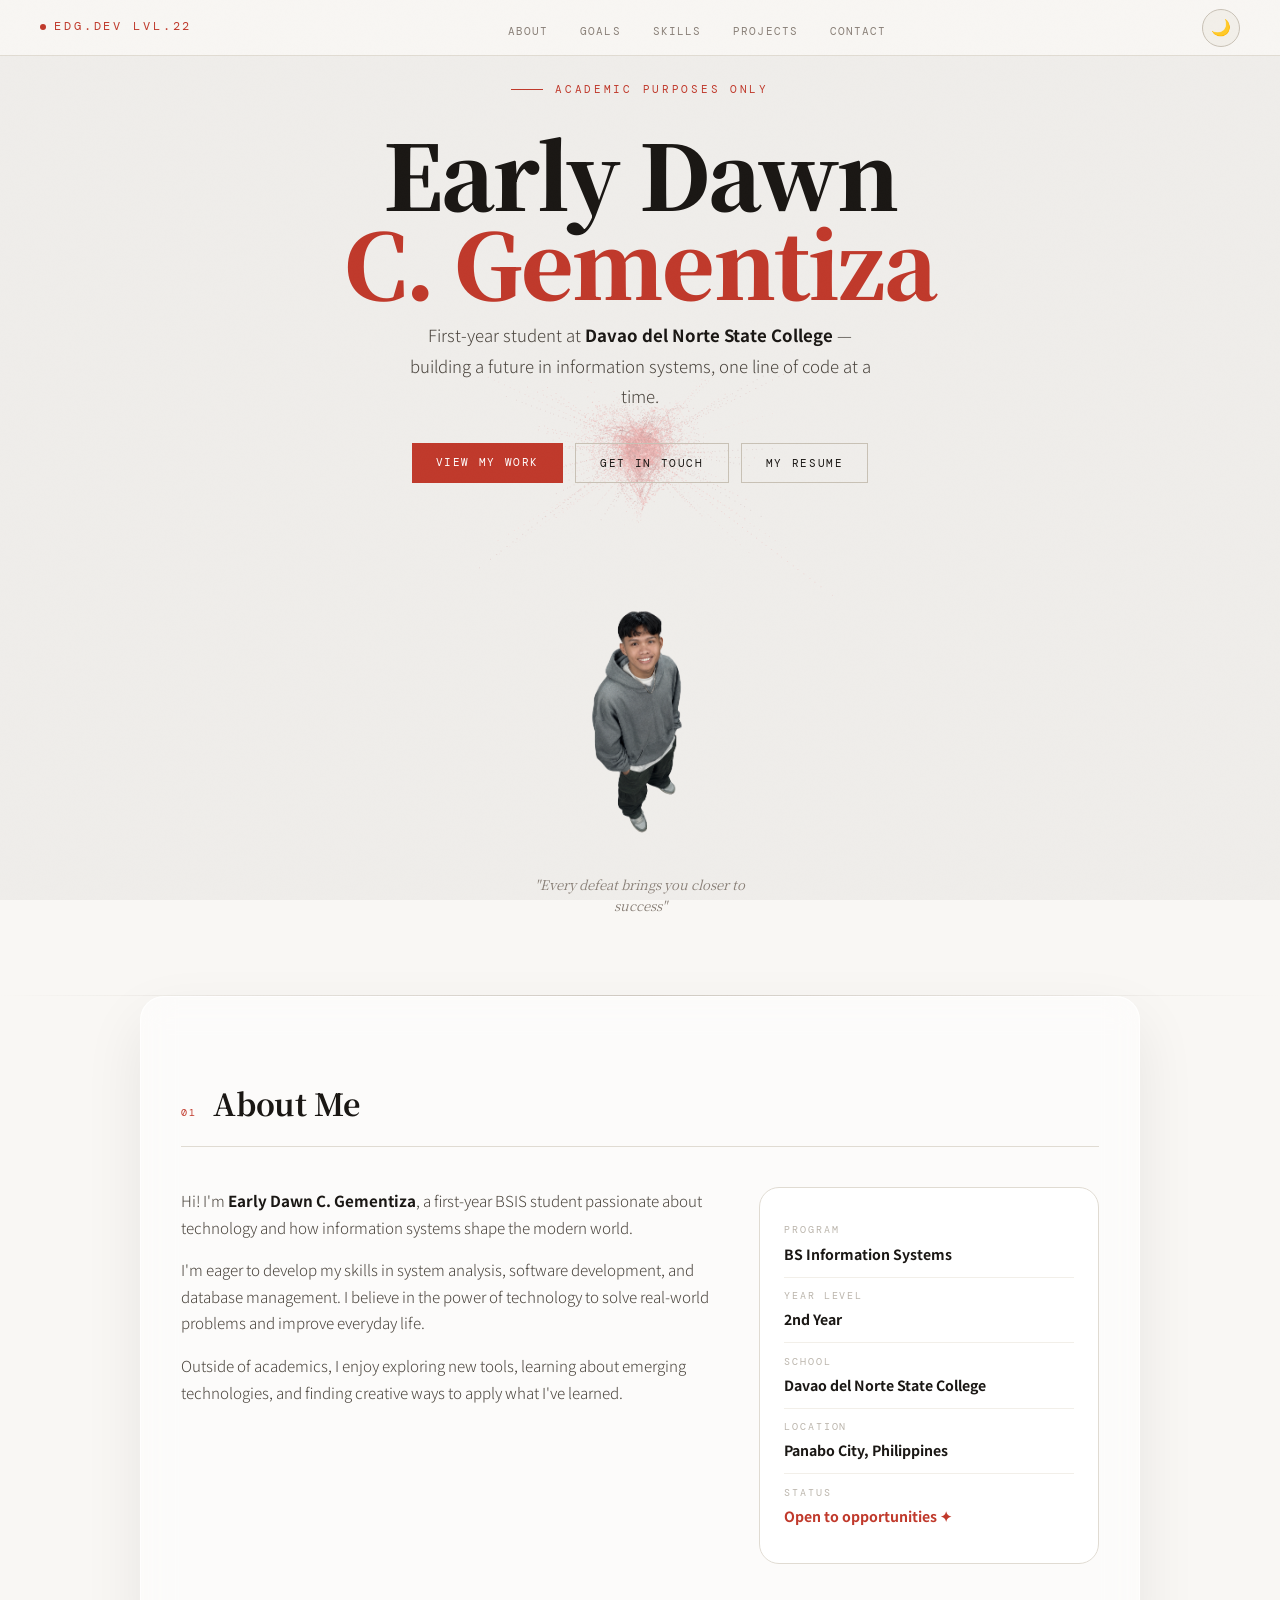
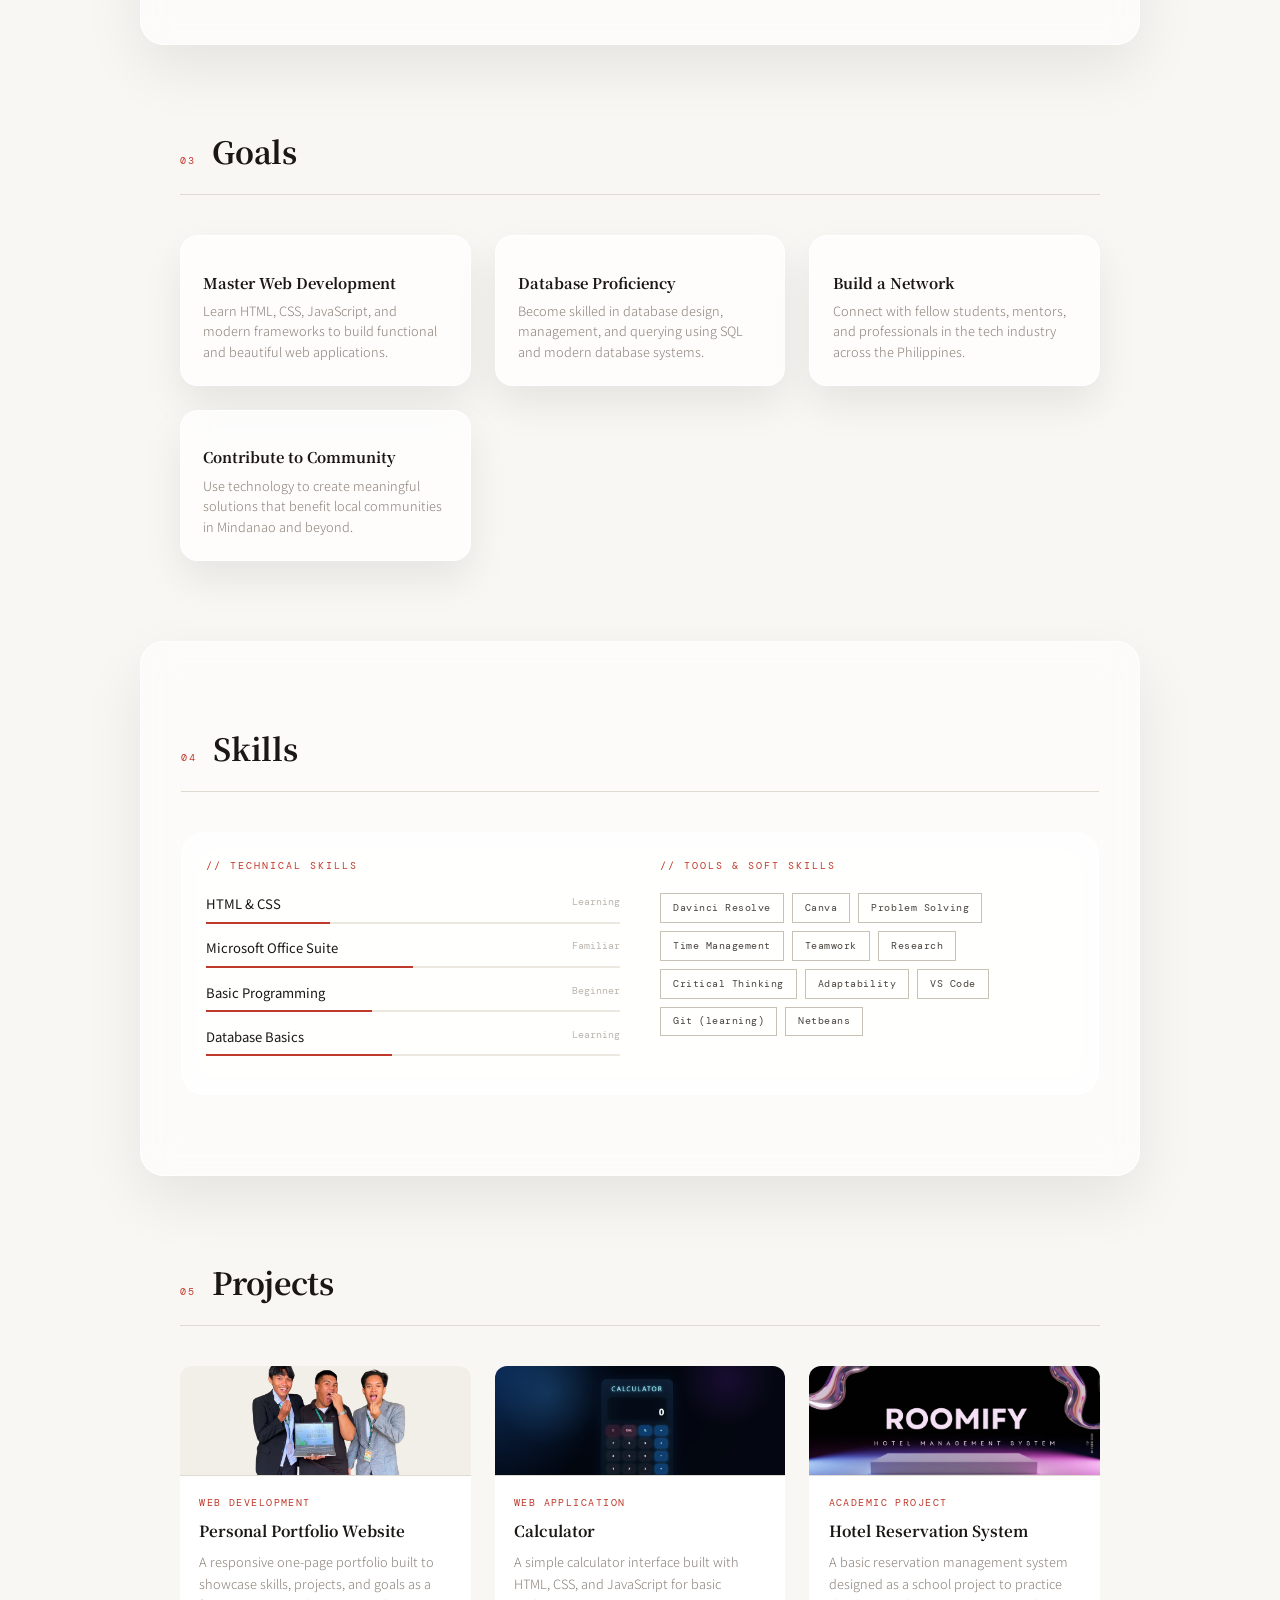
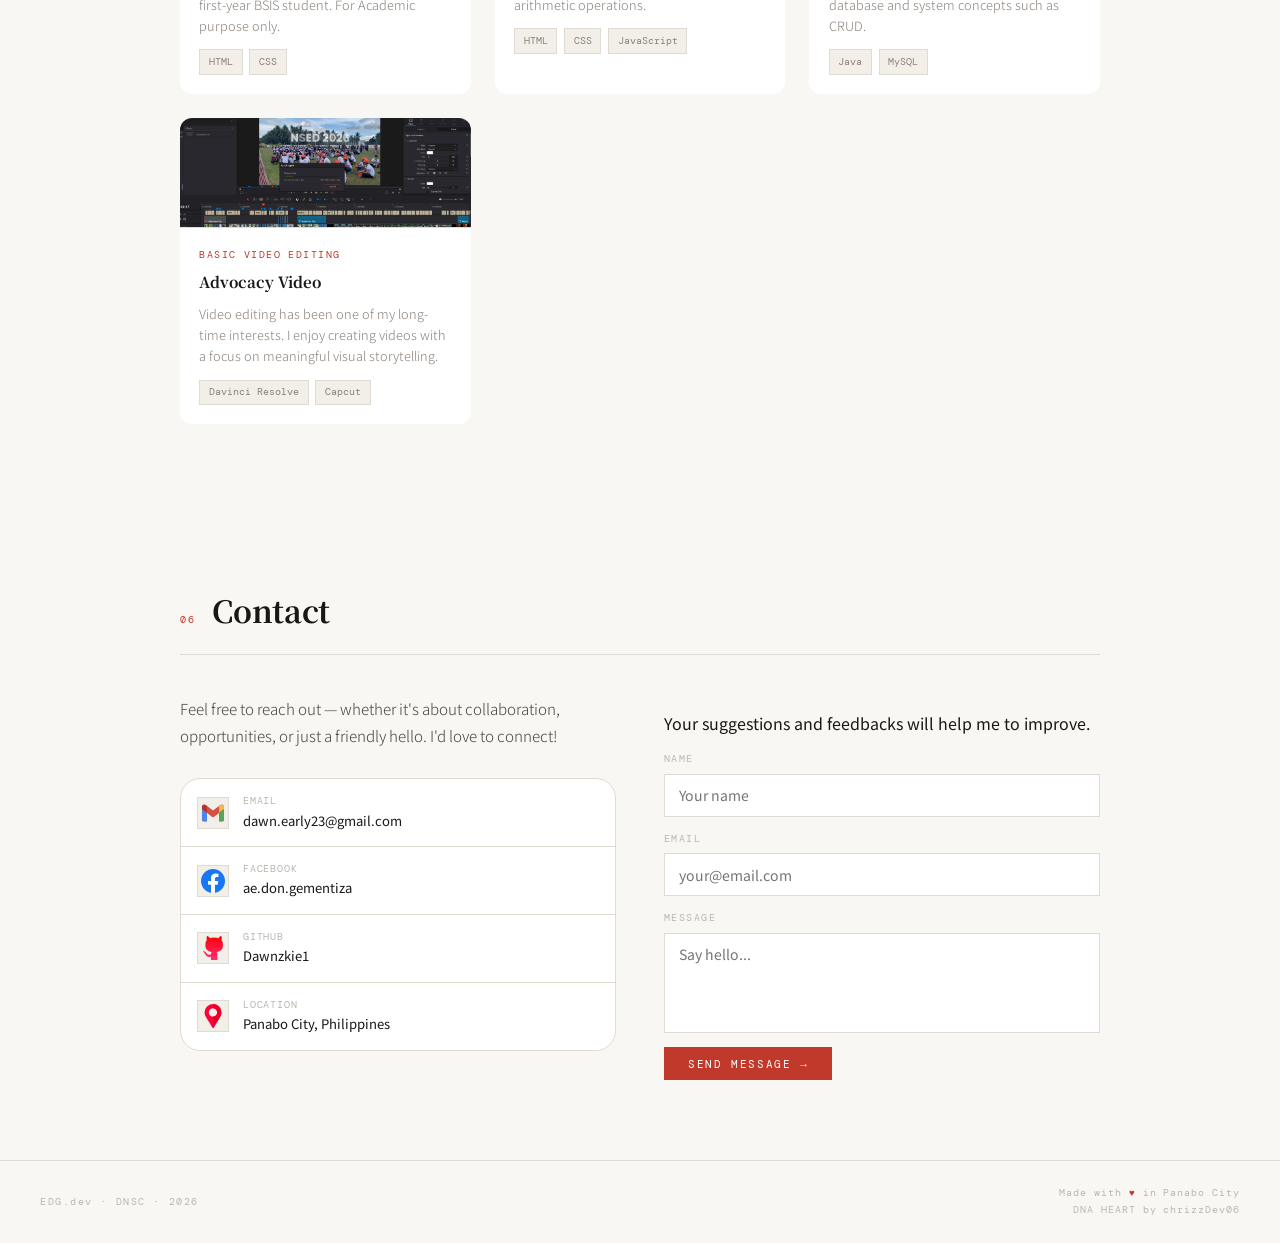
==== commit cc478c40: "v8" ====
--- a/index.html
+++ b/index.html
@@ -173,7 +173,7 @@
       background: linear-gradient(to right, transparent, rgba(206, 200, 191, 0.9), transparent);
     }
 
-    /* Background animation container (replaces dnsclogo.png) */
+    /* Background animation container (replaces visuals/dnsclogo.png) */
     .hero-bg {
       position: fixed;
       inset: 0;
@@ -1129,7 +1129,7 @@
       <button type="button" id="resume-btn" class="btn btn-ghost">My Resume</button>
     </div>
     <div class="hero-visual">
-      <img src="dawn_transparent.png" alt="Dawn Gementiza portrait">
+      <img src="visuals/dawn_transparent.png" alt="Dawn Gementiza portrait">
       <p class="hero-quote">"Every defeat brings you closer to success"</p>
     </div>
   </section>
@@ -1253,7 +1253,7 @@
     </div>
     <div class="projects-grid">
       <div class="project-card">
-        <div class="project-thumb"><img src="final.png" alt="Personal portfolio project thumbnail"></div>
+        <div class="project-thumb"><img src="visuals/final.png" alt="Personal portfolio project thumbnail"></div>
         <div class="project-body">
           <div class="project-type">Web Development</div>
           <div class="project-name">Personal Portfolio Website</div>
@@ -1262,8 +1262,18 @@
           <div class="project-stack"><span class="stack-badge">HTML</span><span class="stack-badge">CSS</span></div>
         </div>
       </div>
+      <a href="calculator/index.html" class="project-card project-card-link">
+        <div class="project-thumb"><img src="visuals/calcu.png" alt="Calculator project thumbnail"></div>
+        <div class="project-body">
+          <div class="project-type">Web Application</div>
+          <div class="project-name">Calculator</div>
+          <div class="project-desc">A simple calculator interface built with HTML, CSS, and JavaScript for basic
+            arithmetic operations.</div>
+          <div class="project-stack"><span class="stack-badge">HTML</span><span class="stack-badge">CSS</span><span class="stack-badge">JavaScript</span></div>
+        </div>
+      </a>
       <button type="button" id="hotel-project-btn" class="project-card project-card-button">
-        <div class="project-thumb"><img src="room.png" alt="Hotel reservation project thumbnail"></div>
+        <div class="project-thumb"><img src="visuals/room.png" alt="Hotel reservation project thumbnail"></div>
         <div class="project-body">
           <div class="project-type">Academic Project</div>
           <div class="project-name">Hotel Reservation System</div>
@@ -1274,7 +1284,7 @@
       </button>
       <a href="https://drive.google.com/file/d/1TDBEntwGRsy_P4n99JZx5qY67offXeHo/view?usp=drive_link" target="_blank"
         rel="noopener noreferrer" class="project-card project-card-link">
-        <div class="project-thumb"><img src="video.png" alt="Video editing project thumbnail"></div>
+        <div class="project-thumb"><img src="visuals/video.png" alt="Video editing project thumbnail"></div>
         <div class="project-body">
           <div class="project-type">Basic Video Editing</div>
           <div class="project-name">Advocacy Video</div>
@@ -1297,7 +1307,7 @@
           friendly hello. I'd love to connect!</p>
         <div class="contact-items">
           <a href="mailto:dawn.early23@gmail.com" class="contact-item">
-            <div class="contact-icon"><img src="email.png" alt="Email icon"></div>
+            <div class="contact-icon"><img src="visuals/email.png" alt="Email icon"></div>
             <div>
               <div class="contact-label">Email</div>
               <div class="contact-value">dawn.early23@gmail.com</div>
@@ -1305,21 +1315,21 @@
           </a>
           <a href="https://www.facebook.com/ae.don.gementiza" target="_blank" rel="noopener noreferrer"
             class="contact-item">
-            <div class="contact-icon"><img src="facebook.png" alt="Facebook icon"></div>
+            <div class="contact-icon"><img src="visuals/facebook.png" alt="Facebook icon"></div>
             <div>
               <div class="contact-label">Facebook</div>
               <div class="contact-value">ae.don.gementiza</div>
             </div>
           </a>
           <a href="https://github.com/Dawnzkie1" target="_blank" rel="noopener noreferrer" class="contact-item">
-            <div class="contact-icon"><img src="github.png" alt="GitHub icon"></div>
+            <div class="contact-icon"><img src="visuals/github.png" alt="GitHub icon"></div>
             <div>
               <div class="contact-label">GitHub</div>
               <div class="contact-value">Dawnzkie1</div>
             </div>
           </a>
           <div class="contact-item">
-            <div class="contact-icon"><img src="location.png" alt="Location icon"></div>
+            <div class="contact-icon"><img src="visuals/location.png" alt="Location icon"></div>
             <div>
               <div class="contact-label">Location</div>
               <div class="contact-value">Panabo City, Philippines</div>
@@ -1350,7 +1360,7 @@
   <div id="resume-modal" class="modal" aria-hidden="true" role="dialog" aria-label="Resume preview">
     <div class="modal-content">
       <button type="button" class="modal-close" aria-label="Close resume preview">×</button>
-      <img src="GEMENTIZA.jpg" alt="Preview of GEMENTIZA image">
+      <img src="visuals/GEMENTIZA.jpg" alt="Preview of GEMENTIZA image">
     </div>
   </div>
   <div id="hotel-modal" class="modal" aria-hidden="true" role="dialog" aria-label="Hotel reservation preview">
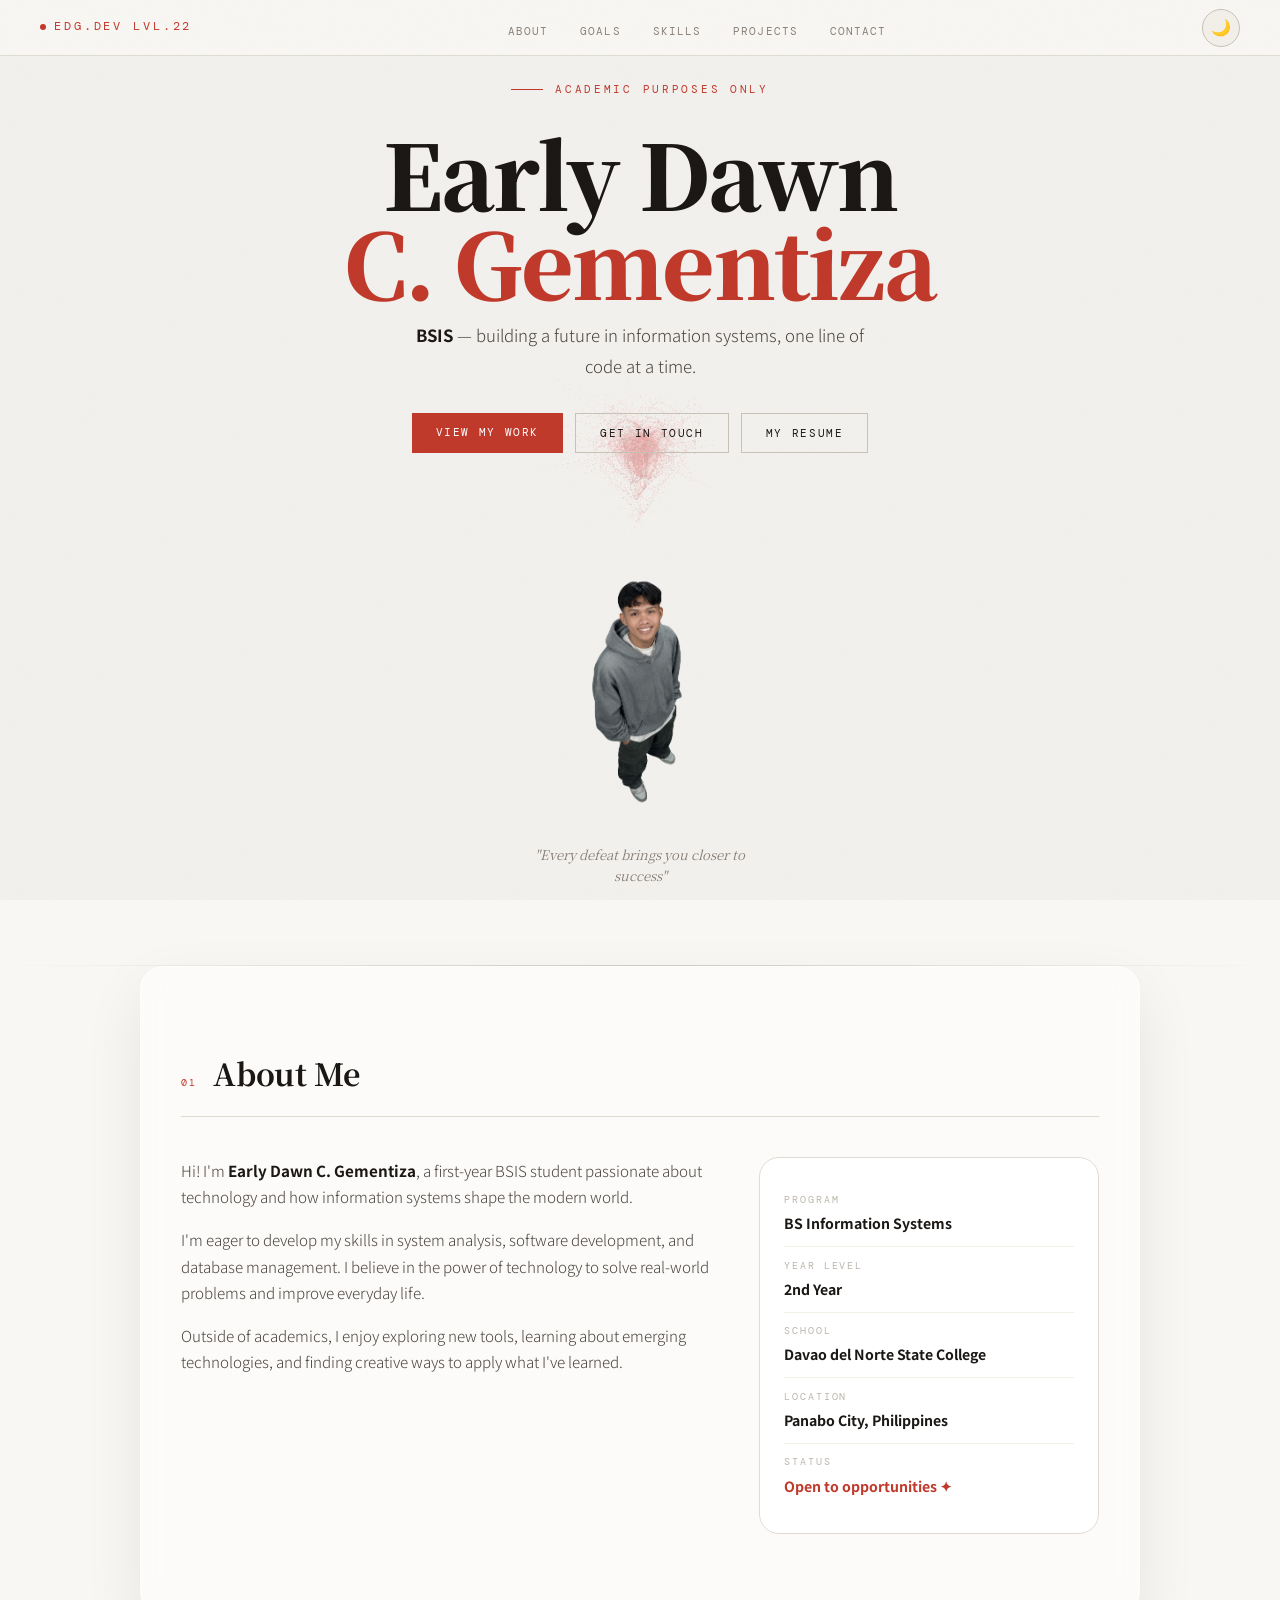
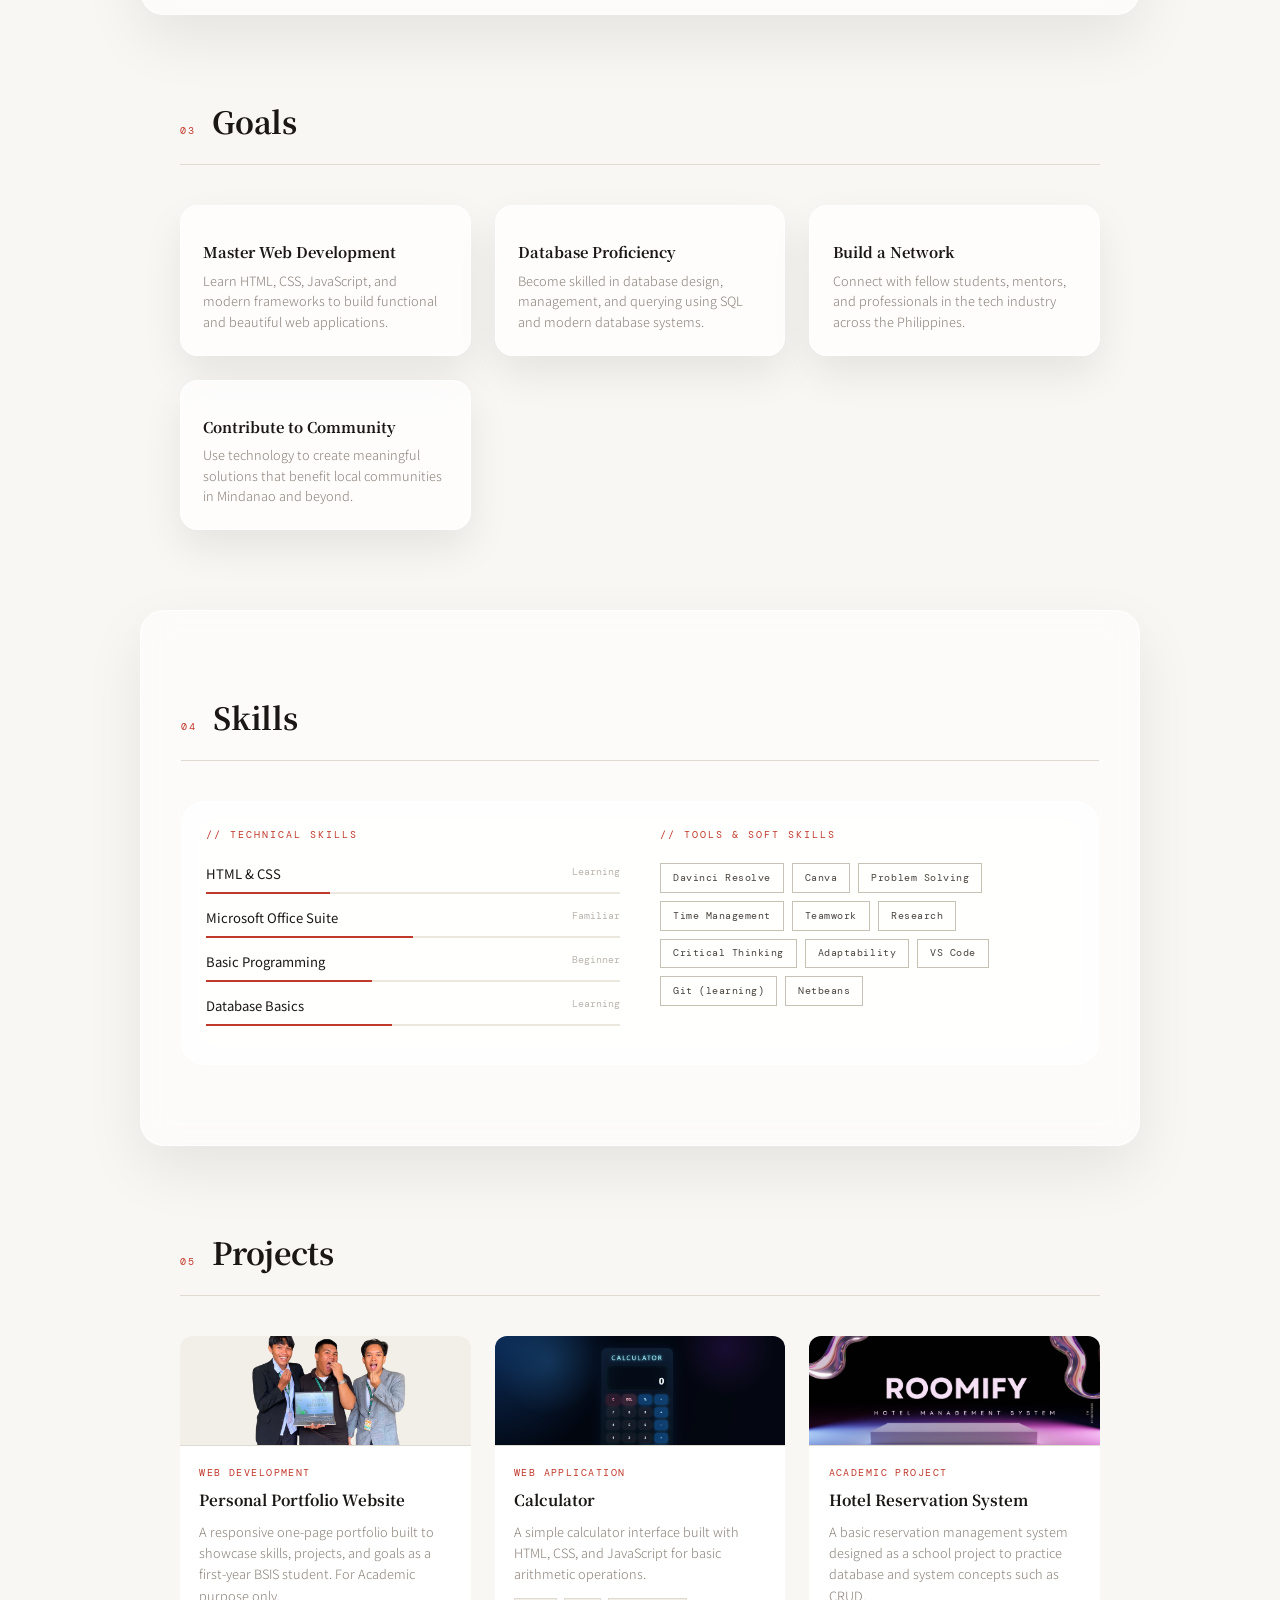
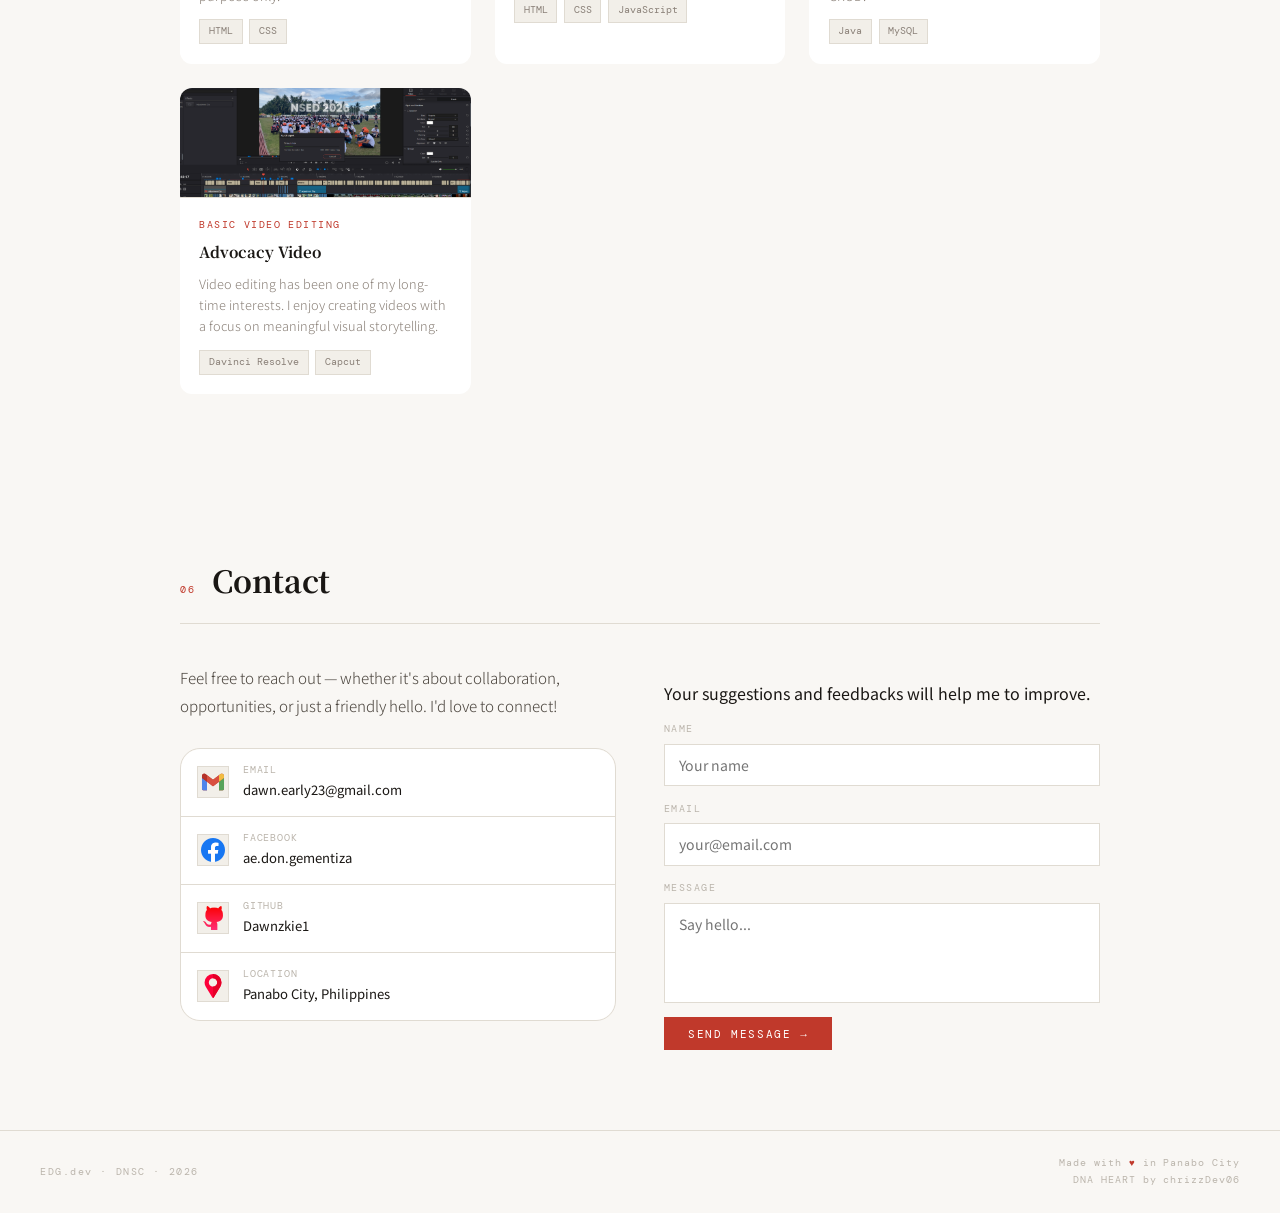
==== commit e3d7385c: "v9" ====
--- a/index.html
+++ b/index.html
@@ -1121,7 +1121,7 @@
       <span class="hero-eyebrow-text">Academic purposes only</span>
     </div>
     <h1 class="hero-name">Early Dawn<br><span class="hero-name-accent">C. Gementiza</span></h1>
-    <p class="hero-sub">First-year student at <strong>Davao del Norte State College</strong> — building a future in
+    <p class="hero-sub"><strong>BSIS</strong> — building a future in
       information systems, one line of code at a time.</p>
     <div class="hero-cta">
       <a href="#projects" class="btn btn-primary">View My Work</a>
